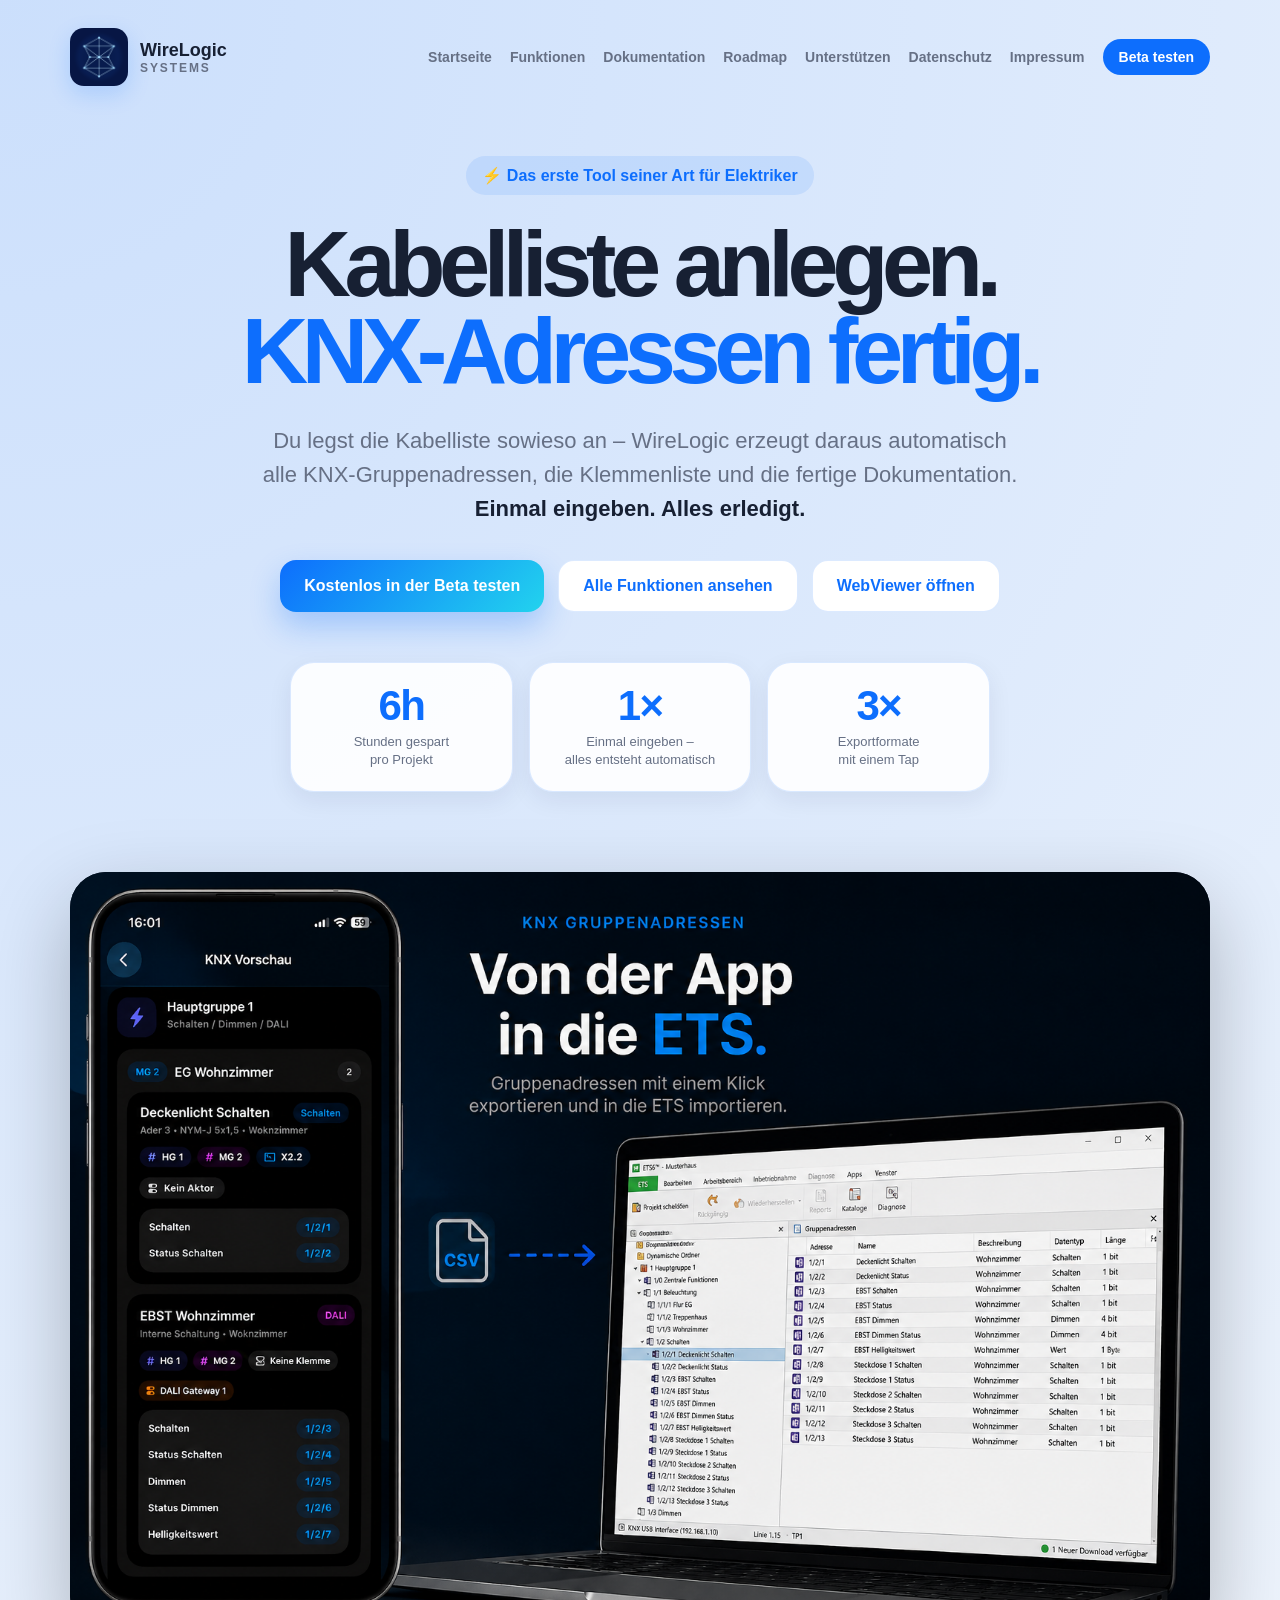
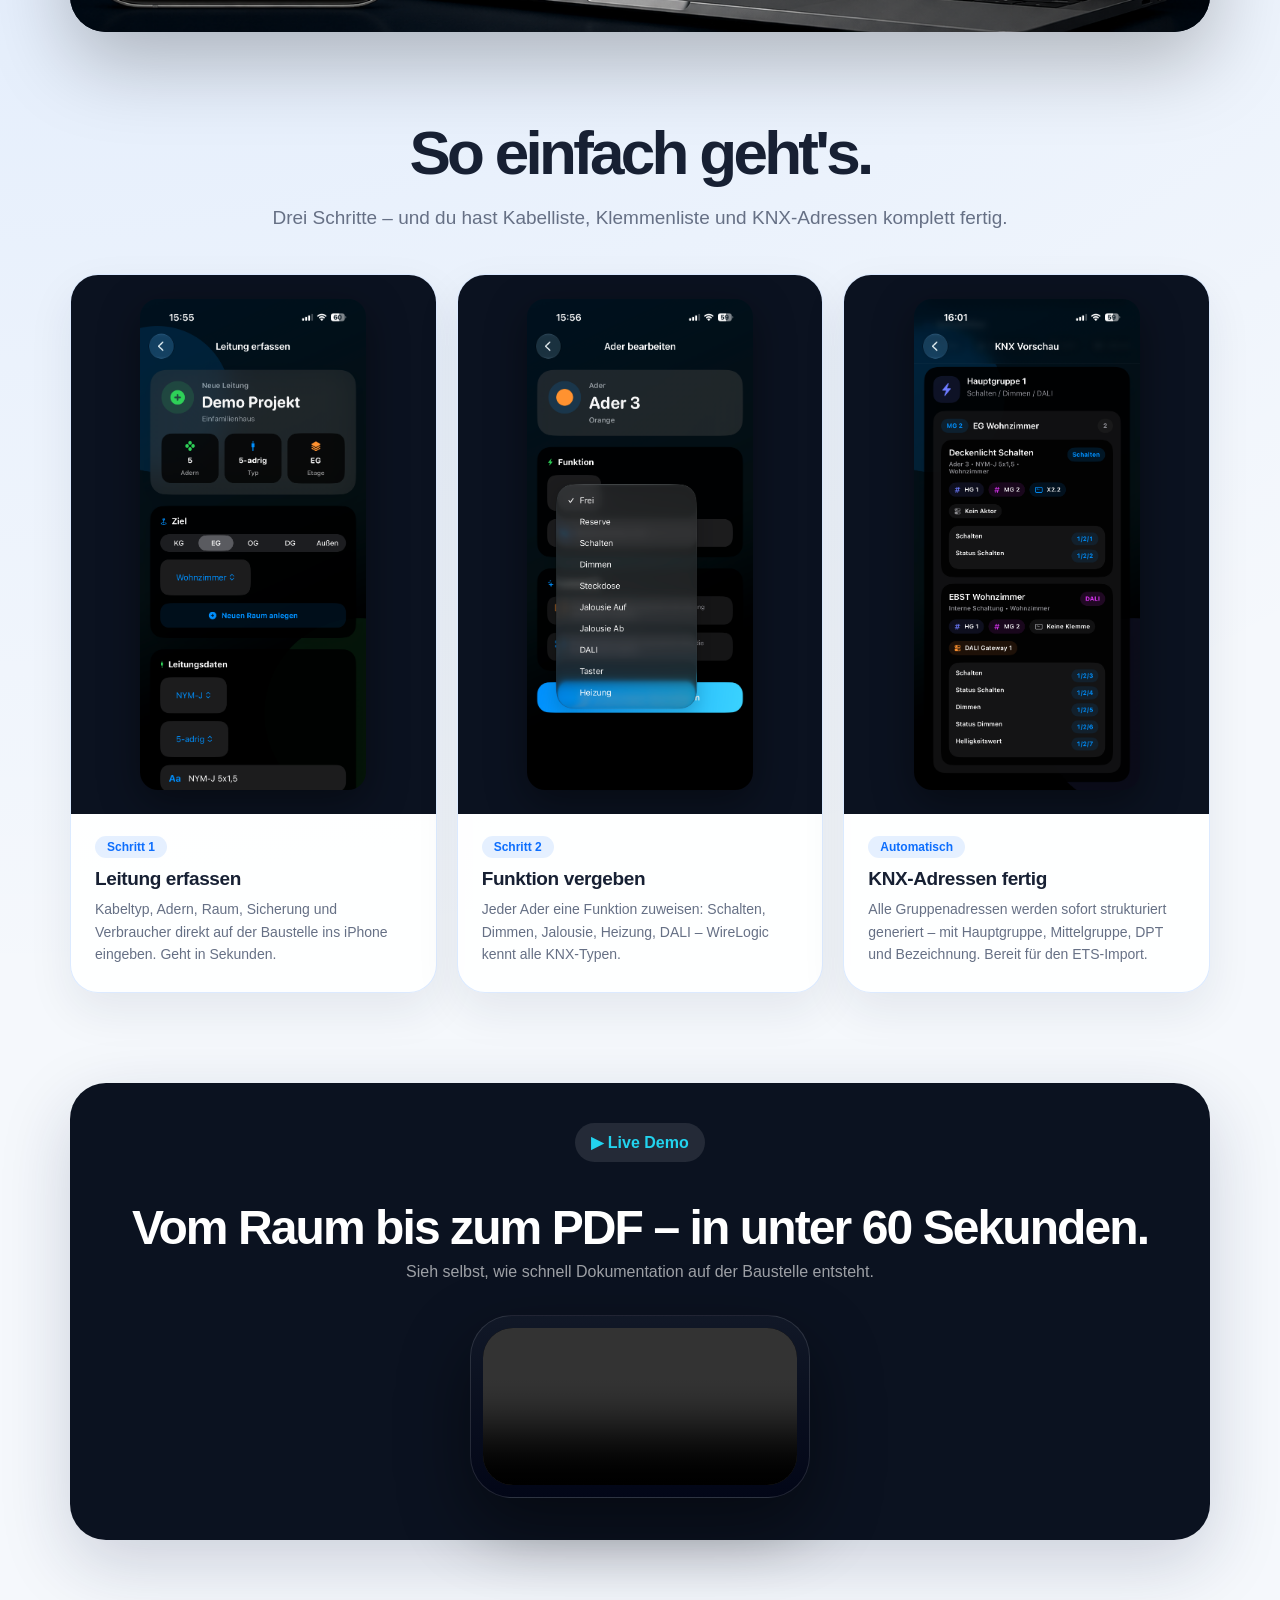
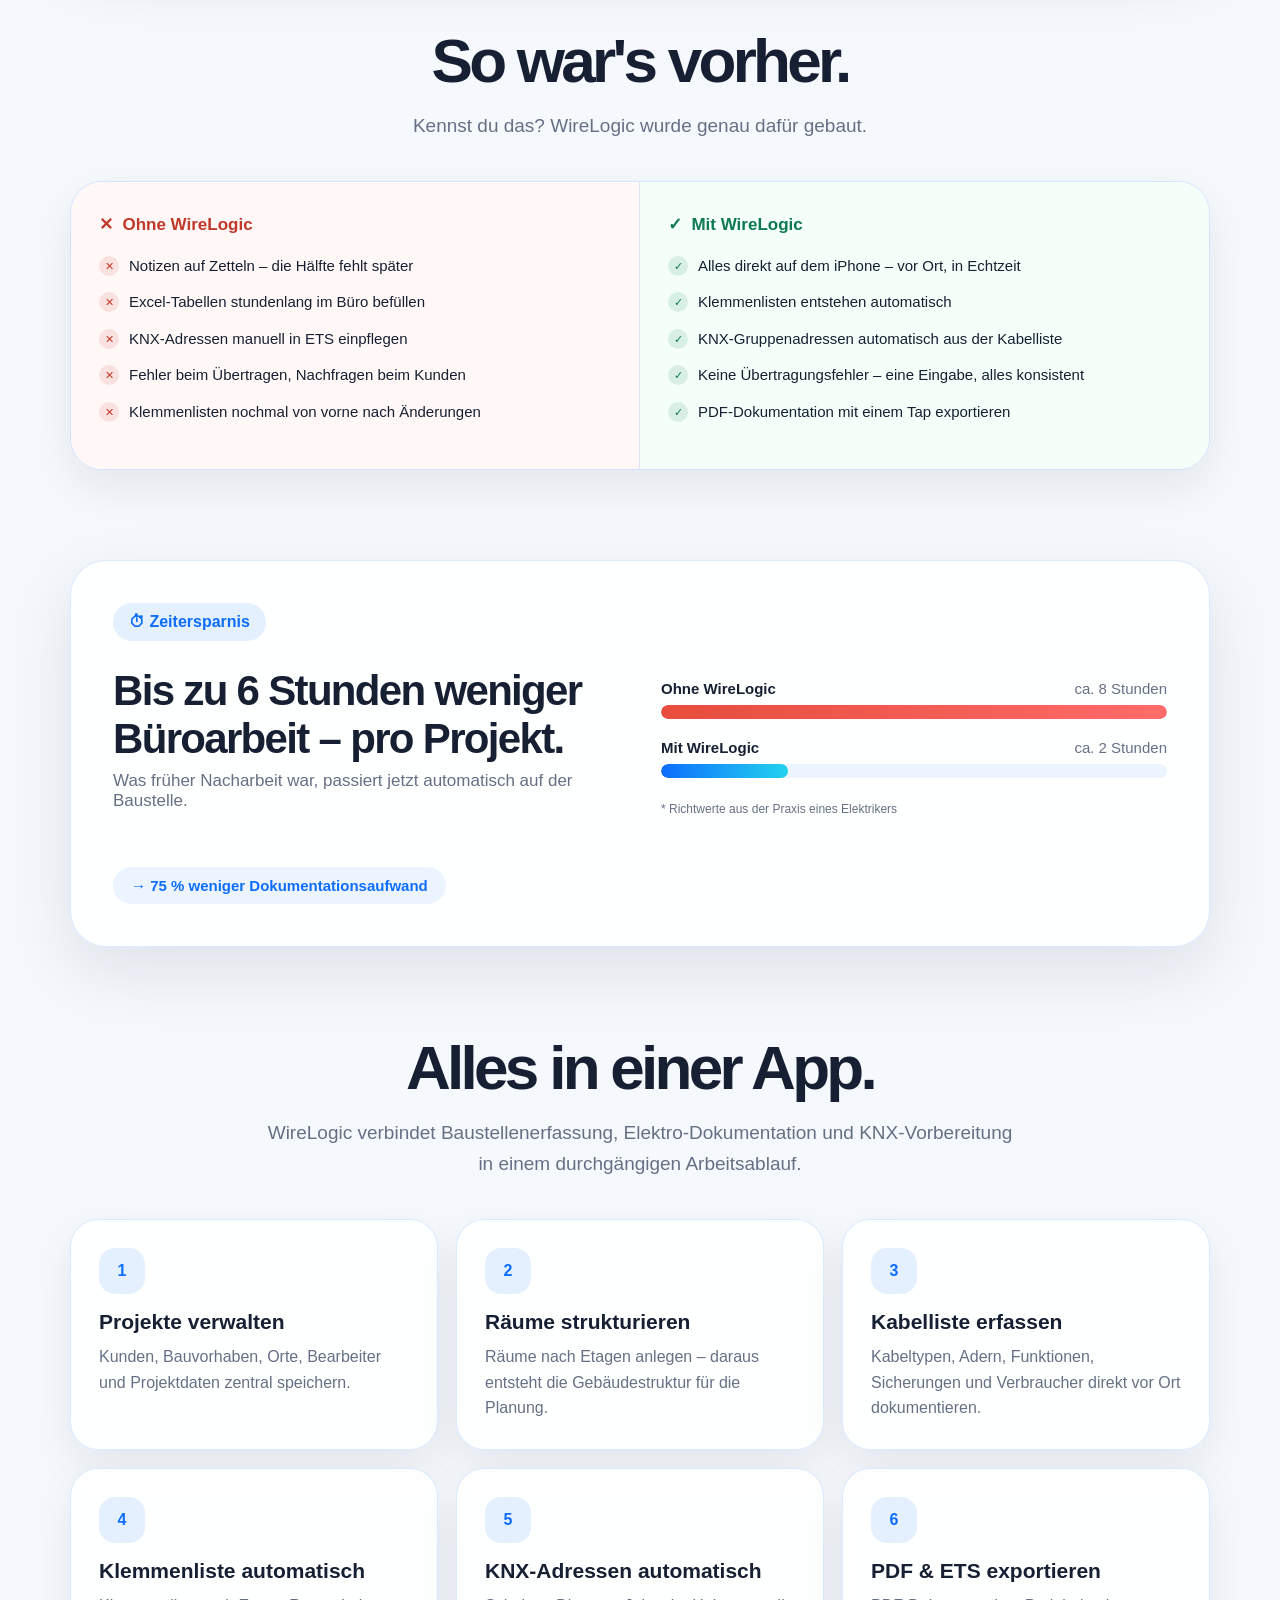
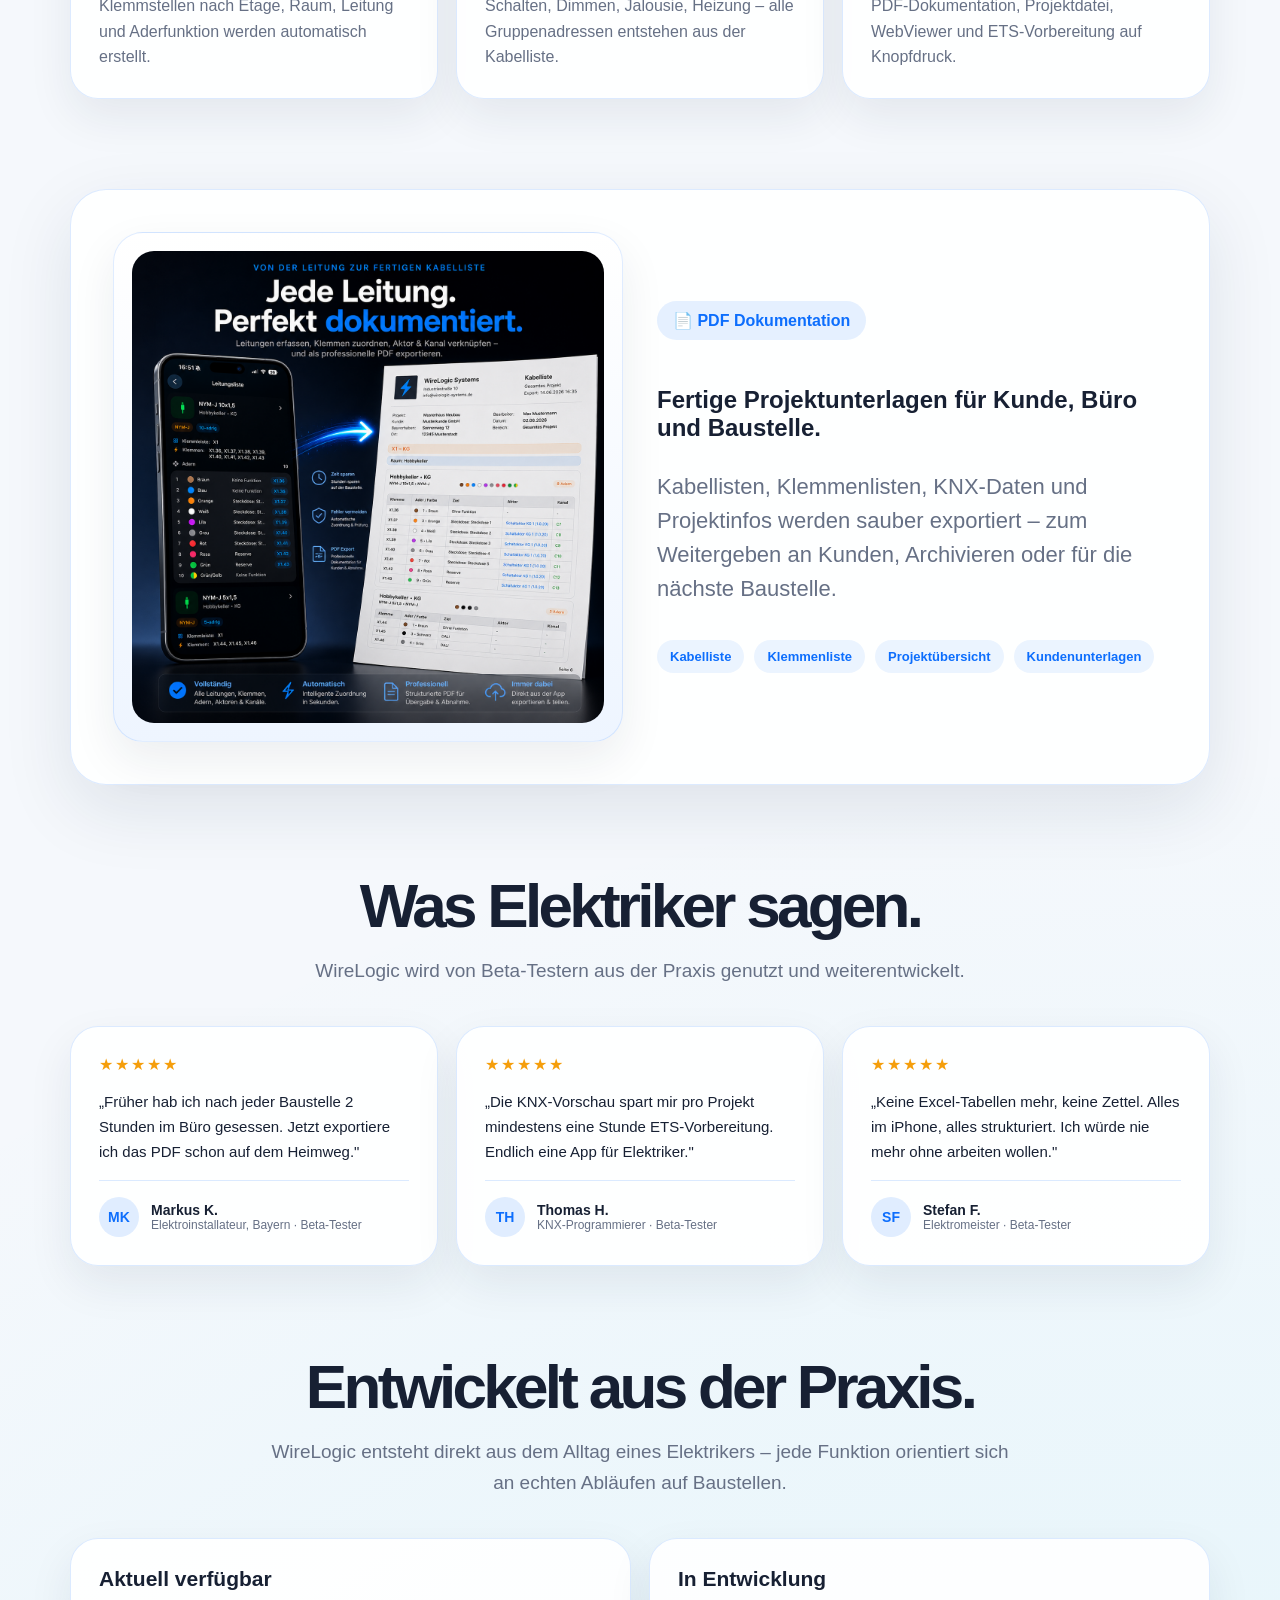
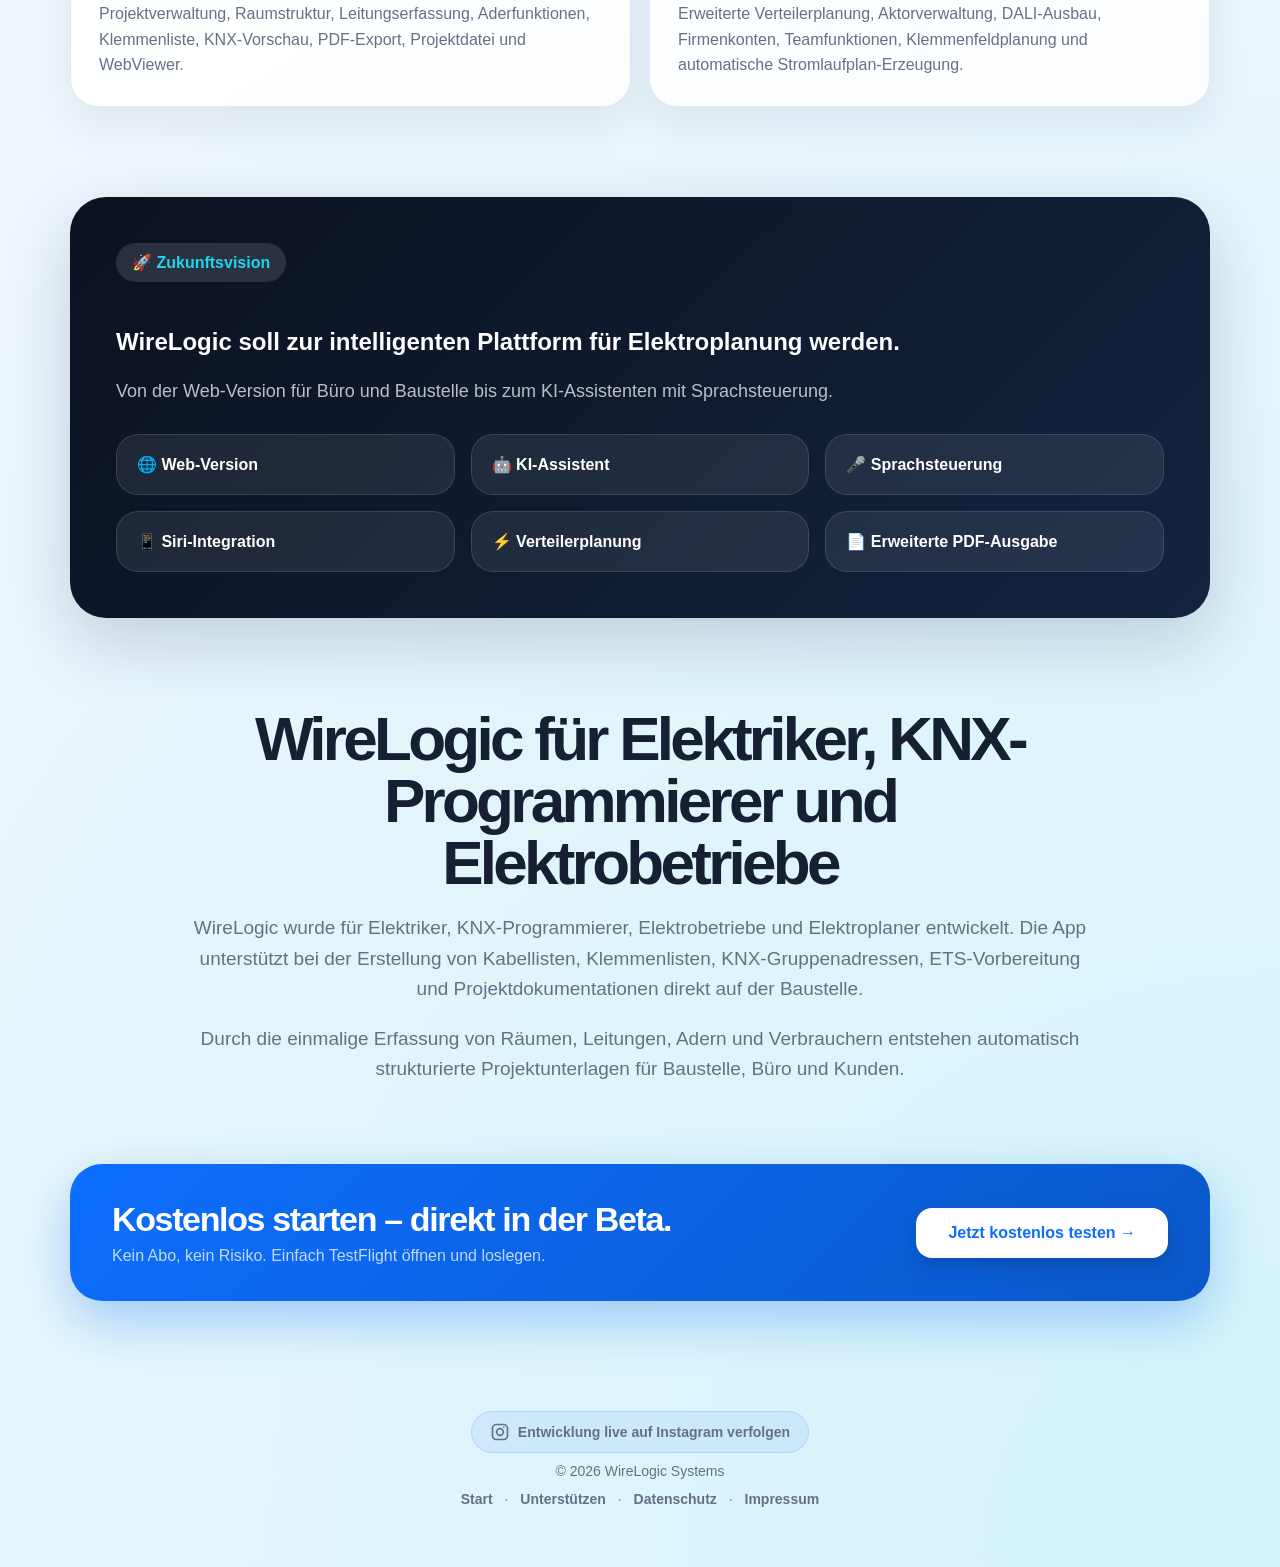
==== index.html @ 3407a8b7 "index.html aktualisieren" ====
<!DOCTYPE html>
<html lang="de">
<head>

<!-- Google tag (gtag.js) -->
<script async src="https://www.googletagmanager.com/gtag/js?id=G-9XFBLR3LDT"></script>
<script>
  window.dataLayer = window.dataLayer || [];
  function gtag(){dataLayer.push(arguments);}
  gtag('js', new Date());
  gtag('config', 'G-9XFBLR3LDT');
</script>

<meta charset="UTF-8" />
<meta name="viewport" content="width=device-width, initial-scale=1.0" />
<title>WireLogic Systems – Elektroplanung direkt auf der Baustelle</title>
<meta name="description" content="WireLogic unterstützt Elektriker bei der Elektroplanung direkt auf der Baustelle: Räume, Leitungen, Kabellisten, Klemmenlisten, KNX-Gruppenadressen und PDF-Dokumentation einfach erstellen.">
<meta name="keywords" content="WireLogic, Elektroplanung, Elektriker App, KNX Planung, KNX Gruppenadressen, Klemmenliste, Kabelliste, Elektro Dokumentation, Baustellendokumentation, ETS Vorbereitung">
<meta name="robots" content="index, follow">
<meta property="og:title" content="WireLogic Systems – Elektroplanung direkt auf der Baustelle">
<meta property="og:description" content="Elektroplanung, Kabellisten, Klemmenlisten und KNX-Dokumentation direkt auf der Baustelle erstellen.">
<meta property="og:type" content="website">
<meta property="og:url" content="https://wirelogicsystems.de/">
<meta name="twitter:card" content="summary_large_image">
<meta name="twitter:title" content="WireLogic Systems – Elektroplanung direkt auf der Baustelle">
<meta name="twitter:description" content="Elektroplanung, Kabellisten, Klemmenlisten und KNX-Dokumentation direkt auf der Baustelle erstellen.">
<meta name="twitter:image" content="https://wirelogicsystems.de/preview.jpg">

<script type="application/ld+json">
{
  "@context": "https://schema.org",
  "@type": "SoftwareApplication",
  "name": "WireLogic Systems",
  "alternateName": "WireLogic",
  "applicationCategory": "BusinessApplication",
  "operatingSystem": "iOS",
  "url": "https://wirelogicsystems.de/",
  "description": "WireLogic unterstützt Elektriker bei Elektroplanung, Kabellisten, Klemmenlisten, KNX-Gruppenadressen und PDF-Dokumentation direkt auf der Baustelle.",
  "creator": { "@type": "Organization", "name": "WireLogic Systems", "url": "https://wirelogicsystems.de/" },
  "sameAs": ["https://www.instagram.com/wirelogicsystems/"]
}
</script>

<style>
  :root {
    --blue: #0d6efd;
    --cyan: #22d3ee;
    --dark: #0b1220;
    --text: #172033;
    --muted: #667085;
    --bg: #f5f8fc;
    --card: rgba(255,255,255,0.9);
    --border: rgba(13,110,253,0.14);
  }
  * { box-sizing: border-box; }
  body {
    margin: 0;
    font-family: -apple-system, BlinkMacSystemFont, "Segoe UI", Arial, sans-serif;
    color: var(--text);
    background:
      radial-gradient(circle at top left, rgba(13,110,253,0.18), transparent 32%),
      radial-gradient(circle at bottom right, rgba(34,211,238,0.16), transparent 30%),
      var(--bg);
  }
  a { text-decoration: none; }
  .page { max-width: 1180px; margin: 0 auto; padding: 28px 20px 60px; }

  /* NAV */
  header { display: flex; justify-content: space-between; align-items: center; margin-bottom: 70px; }
  .brand { display: flex; align-items: center; gap: 12px; font-weight: 900; }
  .logo { width: 58px; height: 58px; }
  .logo img {
  width: 100%;
  height: 100%;
  object-fit: cover;
  border-radius: 24%;
  box-shadow: 0 8px 22px rgba(13,110,253,0.18);
}
  nav { display: flex; gap: 18px; flex-wrap: wrap; align-items: center; }
  nav a { color: var(--muted); font-size: 14px; font-weight: 700; }
  .nav-button { background: var(--blue); color: white; padding: 10px 16px; border-radius: 999px; }

  /* HERO */
  .hero { text-align: center; max-width: 980px; margin: 0 auto 50px; }
  .badge {
    display: inline-flex; padding: 10px 16px; border-radius: 999px;
    background: rgba(13,110,253,0.1); color: var(--blue); font-weight: 800; margin-bottom: 26px;
  }
  h1 { font-size: clamp(46px, 8vw, 92px); line-height: 0.95; margin: 0; letter-spacing: -0.07em; }
  h1 span { display: block; color: var(--blue); }
  .subtitle { max-width: 760px; margin: 28px auto 34px; color: var(--muted); font-size: 22px; line-height: 1.55; }
  .buttons { display: flex; justify-content: center; gap: 14px; flex-wrap: wrap; margin-bottom: 48px; }
  .button { min-height: 52px; display: inline-flex; align-items: center; justify-content: center; padding: 0 24px; border-radius: 16px; font-weight: 900; }
  .primary { color: white; background: linear-gradient(135deg, var(--blue), var(--cyan)); box-shadow: 0 14px 30px rgba(13,110,253,0.28); }
  .secondary { color: var(--blue); background: white; border: 1px solid var(--border); }

  /* COUNTER */
  .savings-bar { display: grid; grid-template-columns: repeat(3, 1fr); gap: 16px; max-width: 700px; margin: 0 auto 80px; }
  .savings-card { background: var(--card); border: 1px solid var(--border); border-radius: 24px; padding: 22px 18px; text-align: center; box-shadow: 0 8px 24px rgba(20,35,70,0.07); }
  .savings-num { font-size: 42px; font-weight: 900; color: var(--blue); line-height: 1; letter-spacing: -0.04em; }
  .savings-label { font-size: 13px; color: var(--muted); margin-top: 6px; line-height: 1.4; }

  /* ETS HERO IMAGE */
  .ets-showcase {
    background: var(--dark);
    border-radius: 36px;
    overflow: hidden;
    margin-bottom: 90px;
    box-shadow: 0 30px 80px rgba(0,0,0,0.25);
  }
  .ets-showcase img { width: 100%; display: block; }

  /* STEPS MIT SCREENSHOTS */
  .how-section { margin-bottom: 90px; }
  .how-grid {
    display: grid;
    grid-template-columns: repeat(3, 1fr);
    gap: 20px;
    margin-top: 40px;
  }
  .how-card {
    background: var(--card);
    border: 1px solid var(--border);
    border-radius: 28px;
    overflow: hidden;
    box-shadow: 0 18px 45px rgba(20,35,70,0.08);
  }
  .how-img-wrap {
    background: var(--dark);
    display: flex;
    align-items: center;
    justify-content: center;
    overflow: hidden;
    min-height: 320px;
  }
  .how-img-wrap img {
    width: 62%;
    display: block;
    border-radius: 18px;
    box-shadow: 0 12px 40px rgba(0,0,0,0.4);
    margin: 24px auto;
  }
  .how-body { padding: 22px 24px 26px; }
  .how-step-num { font-size: 12px; font-weight: 800; color: var(--blue); background: rgba(13,110,253,0.1); padding: 4px 12px; border-radius: 99px; display: inline-block; margin-bottom: 10px; }
  .how-body h3 { font-size: 19px; font-weight: 900; margin: 0 0 8px; letter-spacing: -0.02em; }
  .how-body p { color: var(--muted); font-size: 14px; line-height: 1.6; margin: 0; }

  /* VIDEO DEMO */
  .demo-section {
    background: var(--dark);
    border-radius: 36px;
    margin-bottom: 90px;
    box-shadow: 0 24px 70px rgba(20,35,70,0.18);
  }

  .demo-inner {
    padding: 40px 42px 42px;
    text-align: center;
  }

  .demo-inner .badge {
    background: rgba(255,255,255,0.1);
    color: var(--cyan);
  }

  .demo-inner h2 {
    color: white;
    font-size: clamp(28px,4vw,48px);
    letter-spacing: -0.04em;
    margin: 12px 0 8px;
  }

  .demo-inner p {
    color: rgba(255,255,255,0.6);
    font-size: 16px;
    margin: 0 0 34px;
  }

  .phone-frame {
    width: 340px;
    max-width: 100%;
    margin: 0 auto;
    padding: 12px;
    background: linear-gradient(180deg, #111827, #020617);
    border-radius: 42px;
    box-shadow: 0 28px 70px rgba(0,0,0,0.45);
    border: 1px solid rgba(255,255,255,0.12);
  }

  .phone-screen {
    overflow: hidden;
    border-radius: 30px;
    background: #000;
  }

  .phone-screen video {
    width: 100%;
    display: block;
  }

  /* BEFORE/AFTER */
  .ba-section { margin-bottom: 90px; }
  .ba-grid {
    display: grid; grid-template-columns: 1fr 1fr;
    border-radius: 32px; overflow: hidden;
    border: 1px solid var(--border);
    box-shadow: 0 18px 45px rgba(20,35,70,0.08);
  }
  .ba-col { padding: 32px 28px; }
  .ba-col.before { background: #fff8f7; border-right: 1px solid var(--border); }
  .ba-col.after  { background: #f5fff9; }
  .ba-head { font-size: 17px; font-weight: 900; margin-bottom: 20px; display: flex; align-items: center; gap: 8px; }
  .before .ba-head { color: #c0392b; }
  .after  .ba-head { color: #0d7a4f; }
  .ba-item { display: flex; align-items: flex-start; gap: 10px; font-size: 15px; line-height: 1.5; margin-bottom: 14px; }
  .ba-icon { width:20px; height:20px; border-radius:50%; display:flex; align-items:center; justify-content:center; font-size:11px; flex-shrink:0; margin-top:1px; }
  .before .ba-icon { background: rgba(192,57,43,0.12); color:#c0392b; }
  .after  .ba-icon { background: rgba(13,122,79,0.12);  color:#0d7a4f; }

  /* TIME SAVING */
  .time-section {
    background: var(--card); border: 1px solid var(--border);
    border-radius: 36px; padding: 42px;
    box-shadow: 0 24px 70px rgba(20,35,70,0.10); margin-bottom: 90px;
  }
  .time-title { font-size: clamp(26px,4vw,42px); font-weight:900; letter-spacing:-0.04em; margin:0 0 8px; }
  .time-sub { color: var(--muted); font-size:17px; margin:0 0 36px; }
  .time-row { margin-bottom: 20px; }
  .time-row-label { display:flex; justify-content:space-between; font-size:15px; font-weight:700; margin-bottom:8px; }
  .time-row-label span:last-child { color:var(--muted); font-weight:400; }
  .bar-track { height:14px; background:rgba(13,110,253,0.08); border-radius:99px; overflow:hidden; }
  .bar-fill { height:100%; border-radius:99px; transition: width 1.4s cubic-bezier(0.16,1,0.3,1); }
  .bar-fill.red   { background: linear-gradient(90deg,#e74c3c,#ff6b6b); }
  .bar-fill.green { background: linear-gradient(90deg,#0d6efd,#22d3ee); }
  .time-footnote { font-size:12px; color:var(--muted); margin-top:24px; }
  .time-saving-highlight {
    display:inline-flex; align-items:center; gap:8px;
    background:rgba(13,110,253,0.08); color:var(--blue);
    font-weight:900; font-size:15px; padding:10px 18px; border-radius:999px; margin-top:20px;
  }

  /* FEATURES */
  .section-title { text-align:center; max-width:760px; margin:0 auto 40px; }
  .section-title h2 { font-size:clamp(34px,5vw,62px); line-height:1; letter-spacing:-0.06em; margin:0 0 18px; }
  .section-title p { color:var(--muted); font-size:19px; line-height:1.6; }
  .grid { display:grid; grid-template-columns:repeat(3,1fr); gap:18px; margin-bottom:90px; }
  .feature { background:var(--card); border:1px solid var(--border); border-radius:28px; padding:28px; box-shadow:0 18px 45px rgba(20,35,70,0.08); }
  .feature-icon { width:46px; height:46px; display:grid; place-items:center; border-radius:16px; background:rgba(13,110,253,0.1); color:var(--blue); font-weight:900; margin-bottom:16px; }
  .feature h3 { margin:0 0 10px; font-size:21px; }
  .feature p { color:var(--muted); line-height:1.6; margin:0; }

  /* PDF SECTION */
  .highlight-section { background:var(--card); border:1px solid var(--border); border-radius:36px; padding:42px; box-shadow:0 24px 70px rgba(20,35,70,0.10); margin-bottom:90px; }
  .highlight-grid { display:grid; grid-template-columns:1fr 1fr; gap:34px; align-items:center; }
  .highlight-media { background:linear-gradient(180deg,#ffffff,#eef5ff); border:1px solid rgba(13,110,253,0.12); border-radius:30px; padding:18px; box-shadow:0 18px 45px rgba(20,35,70,0.08); }
  .highlight-media img { width:100%; border-radius:22px; display:block; }
  .tag-list { display:flex; flex-wrap:wrap; gap:10px; margin-top:22px; }
  .tag { padding:9px 13px; border-radius:999px; background:rgba(13,110,253,0.08); color:var(--blue); font-size:13px; font-weight:800; }

  /* TESTIMONIALS */
  .testimonials-section { margin-bottom: 90px; }
  .testimonials-grid { display:grid; grid-template-columns:repeat(3,1fr); gap:18px; }
  .testimonial-card { background:var(--card); border:1px solid var(--border); border-radius:28px; padding:28px; box-shadow:0 18px 45px rgba(20,35,70,0.08); display:flex; flex-direction:column; gap:16px; }
  .stars { color:#f59e0b; font-size:16px; letter-spacing:2px; }
  .testimonial-quote { font-size:15px; line-height:1.65; flex:1; }
  .testimonial-author { display:flex; align-items:center; gap:12px; padding-top:16px; border-top:1px solid var(--border); }
  .author-avatar { width:40px; height:40px; border-radius:50%; background:rgba(13,110,253,0.12); color:var(--blue); font-weight:900; font-size:14px; display:flex; align-items:center; justify-content:center; flex-shrink:0; }
  .author-name { font-weight:700; font-size:14px; }
  .author-role { font-size:12px; color:var(--muted); }

  /* ROADMAP */
  .roadmap { display:grid; grid-template-columns:1fr 1fr; gap:18px; margin-bottom:15px; }

  /* VISION */
  .vision-card { background:linear-gradient(135deg,#0b1220,#14233f); color:white; border-radius:36px; padding:46px; margin-bottom:90px; box-shadow:0 24px 70px rgba(20,35,70,0.18); }
  .vision-card p { color:rgba(255,255,255,0.72); font-size:18px; line-height:1.7; }
  .vision-list { display:grid; grid-template-columns:repeat(3,1fr); gap:16px; margin-top:28px; }
  .vision-item { background:rgba(255,255,255,0.08); border:1px solid rgba(255,255,255,0.12); border-radius:22px; padding:20px; font-weight:800; }

  /* CTA BANNER */
  .cta-banner { background:linear-gradient(135deg,var(--blue),#0a58ca); border-radius:32px; padding:36px 42px; margin-bottom:90px; display:flex; align-items:center; justify-content:space-between; gap:24px; box-shadow:0 20px 50px rgba(13,110,253,0.3); }
  .cta-banner-text h3 { color:white; font-size:clamp(22px,3vw,34px); font-weight:900; letter-spacing:-0.04em; margin:0 0 8px; }
  .cta-banner-text p { color:rgba(255,255,255,0.75); font-size:16px; margin:0; }
  .cta-banner-btn { background:white; color:var(--blue); font-weight:900; font-size:16px; padding:16px 32px; border-radius:16px; white-space:nowrap; flex-shrink:0; box-shadow:0 8px 20px rgba(0,0,0,0.15); transition:transform 0.2s; }
  .cta-banner-btn:hover { transform:translateY(-2px); }

  /* FOOTER */
  .footer { text-align:center; color:var(--muted); font-size:14px; padding-top:20px; }
  .footer a { color:var(--muted); font-weight:700; margin:0 8px; }
  .instagram-footer { display:inline-flex; align-items:center; gap:8px; margin-bottom:10px; padding:10px 18px; border-radius:999px; background:rgba(13,110,253,0.08); border:1px solid rgba(13,110,253,0.15); color:#172033; font-weight:700; transition:all 0.3s ease; }
  .instagram-footer:hover { transform:translateY(-2px); background:rgba(13,110,253,0.12); }
  .instagram-icon { width:20px; height:20px; }
  .footer-copy { margin-top:10px; margin-bottom:12px; }
  .footer-links { margin-top:0; }

  /* RESPONSIVE */
  @media (max-width: 860px) {
    header { flex-direction:column; align-items:flex-start; gap:20px; margin-bottom:48px; }
    .grid, .roadmap, .highlight-grid, .vision-list,
    .savings-bar, .ba-grid, .testimonials-grid, .how-grid { grid-template-columns:1fr; }
    .ba-col.before { border-right:none; border-bottom:1px solid var(--border); }
    .highlight-section, .vision-card, .time-section, .cta-banner { padding:26px; }
    .demo-inner { padding:28px 24px 24px; }
    .cta-banner { flex-direction:column; text-align:center; }
    .cta-banner-btn { width:100%; text-align:center; }
    .time-section > div { grid-template-columns:1fr !important; }
    .how-img-wrap { min-height:260px; }
    .how-img-wrap img { width:70%; }
  }
</style>
</head>

<body>
<main class="page">

  <!-- HEADER -->
  <header>

    <div class="brand">

      <div class="logo">
        <img src="assets/icons/logo.png" alt="WireLogic Logo">
      </div>

      <div>
        <div style="font-size:18px;font-weight:900;">
          WireLogic
        </div>

        <div style="font-size:12px;color:#667085;letter-spacing:0.16em;">
          SYSTEMS
        </div>
      </div>

    </div>

    <nav>
      <a href="index.html">Startseite</a>
      <a href="#funktionen">Funktionen</a>
      <a href="funktionen.html">Dokumentation</a>
      <a href="roadmap.html">Roadmap</a>
      <a href="support.html">Unterstützen</a>
      <a href="privacy.html">Datenschutz</a>
      <a href="impressum.html">Impressum</a>
      <a class="nav-button" href="https://testflight.apple.com/join/2BMqs9C9">Beta testen</a>
    </nav>
  </header>

  <!-- ① HERO -->
  <section class="hero">
    <div class="badge">⚡ Das erste Tool seiner Art für Elektriker</div>
    <h1>
      Kabelliste anlegen.
      <span>KNX-Adressen fertig.</span>
    </h1>
    <p class="subtitle">
      Du legst die Kabelliste sowieso an – WireLogic erzeugt daraus automatisch
      alle KNX-Gruppenadressen, die Klemmenliste und die fertige Dokumentation.
      <strong style="color:var(--text);">Einmal eingeben. Alles erledigt.</strong>
    </p>
    <div class="buttons">
      <a class="button primary" href="https://testflight.apple.com/join/2BMqs9C9">Kostenlos in der Beta testen</a>
      <a class="button secondary" href="funktionen.html">Alle Funktionen ansehen</a>
      <a class="button secondary" href="https://severinfallecker1.github.io/wirelogic-web/">WebViewer öffnen</a>
    </div>
  </section>

  <!-- ② COUNTER -->
  <div class="savings-bar">
    <div class="savings-card">
      <div class="savings-num" data-target="6" data-suffix="h">0h</div>
      <div class="savings-label">Stunden gespart<br>pro Projekt</div>
    </div>
    <div class="savings-card">
      <div class="savings-num" data-target="1" data-special="einmalig">0×</div>
      <div class="savings-label">Einmal eingeben –<br>alles entsteht automatisch</div>
    </div>
    <div class="savings-card">
      <div class="savings-num" data-target="3" data-suffix="×">0×</div>
      <div class="savings-label">Exportformate<br>mit einem Tap</div>
    </div>
  </div>

  <!-- ③ ETS HERO BILD – stärkstes Bild, sofort sichtbar -->
  <section class="ets-showcase">
    <img src="assets/images/wirelogic-ets-export.png" alt="Von der App in die ETS – WireLogic KNX Gruppenadressen automatisch exportieren">
  </section>

  <!-- ④ WIE ES FUNKTIONIERT – mit echten App-Screenshots -->
  <section class="how-section" id="ablauf">
    <div class="section-title">
      <h2>So einfach geht's.</h2>
      <p>Drei Schritte – und du hast Kabelliste, Klemmenliste und KNX-Adressen komplett fertig.</p>
    </div>

    <div class="how-grid">

      <div class="how-card">
        <div class="how-img-wrap">
          <img src="assets/images/screenshots/leitungen_anlegen.PNG" alt="Leitungen anlegen in WireLogic">
        </div>
        <div class="how-body">
          <span class="how-step-num">Schritt 1</span>
          <h3>Leitung erfassen</h3>
          <p>Kabeltyp, Adern, Raum, Sicherung und Verbraucher direkt auf der Baustelle ins iPhone eingeben. Geht in Sekunden.</p>
        </div>
      </div>

      <div class="how-card">
        <div class="how-img-wrap">
          <img src="assets/images/screenshots/ader_funktion_2_waehlen.PNG" alt="Aderfunktion vergeben in WireLogic">
        </div>
        <div class="how-body">
          <span class="how-step-num">Schritt 2</span>
          <h3>Funktion vergeben</h3>
          <p>Jeder Ader eine Funktion zuweisen: Schalten, Dimmen, Jalousie, Heizung, DALI – WireLogic kennt alle KNX-Typen.</p>
        </div>
      </div>

      <div class="how-card">
        <div class="how-img-wrap">
          <img src="assets/images/screenshots/knx_gruppenadressen_2.PNG" alt="KNX Gruppenadressen automatisch generiert">
        </div>
        <div class="how-body">
          <span class="how-step-num">Automatisch</span>
          <h3>KNX-Adressen fertig</h3>
          <p>Alle Gruppenadressen werden sofort strukturiert generiert – mit Hauptgruppe, Mittelgruppe, DPT und Bezeichnung. Bereit für den ETS-Import.</p>
        </div>
      </div>

    </div>
  </section>

 
  
  <!-- ⑤ VIDEO DEMO -->
  <section class="demo-section">
    <div class="demo-inner">
      <div class="badge">▶ Live Demo</div>
      <h2>Vom Raum bis zum PDF – in unter 60 Sekunden.</h2>
      <p>Sieh selbst, wie schnell Dokumentation auf der Baustelle entsteht.</p>

      <div class="phone-frame">
        <div class="phone-screen">
          <video controls playsinline preload="metadata">
            <source src="videos/demo-wirelogic.mp4" type="video/mp4">
            Dein Browser unterstützt dieses Video nicht.
          </video>
        </div>
      </div>
    </div>
  </section>
  
  <!-- ⑥ VORHER / NACHHER -->
  <section class="ba-section">
    <div class="section-title">
      <h2>So war's vorher.</h2>
      <p>Kennst du das? WireLogic wurde genau dafür gebaut.</p>
    </div>
    <div class="ba-grid">
      <div class="ba-col before">
        <div class="ba-head">✕&nbsp; Ohne WireLogic</div>
        <div class="ba-item"><div class="ba-icon">✕</div><span>Notizen auf Zetteln – die Hälfte fehlt später</span></div>
        <div class="ba-item"><div class="ba-icon">✕</div><span>Excel-Tabellen stundenlang im Büro befüllen</span></div>
        <div class="ba-item"><div class="ba-icon">✕</div><span>KNX-Adressen manuell in ETS einpflegen</span></div>
        <div class="ba-item"><div class="ba-icon">✕</div><span>Fehler beim Übertragen, Nachfragen beim Kunden</span></div>
        <div class="ba-item"><div class="ba-icon">✕</div><span>Klemmenlisten nochmal von vorne nach Änderungen</span></div>
      </div>
      <div class="ba-col after">
        <div class="ba-head">✓&nbsp; Mit WireLogic</div>
        <div class="ba-item"><div class="ba-icon">✓</div><span>Alles direkt auf dem iPhone – vor Ort, in Echtzeit</span></div>
        <div class="ba-item"><div class="ba-icon">✓</div><span>Klemmenlisten entstehen automatisch</span></div>
        <div class="ba-item"><div class="ba-icon">✓</div><span>KNX-Gruppenadressen automatisch aus der Kabelliste</span></div>
        <div class="ba-item"><div class="ba-icon">✓</div><span>Keine Übertragungsfehler – eine Eingabe, alles konsistent</span></div>
        <div class="ba-item"><div class="ba-icon">✓</div><span>PDF-Dokumentation mit einem Tap exportieren</span></div>
      </div>
    </div>
  </section>

  <!-- ⑦ ZEITERSPARNIS BALKEN -->
  <section class="time-section" id="zeitersparnis">
    <div style="display:grid;grid-template-columns:1fr 1fr;gap:42px;align-items:center;">
      <div>
        <div class="badge">⏱ Zeitersparnis</div>
        <div class="time-title">Bis zu 6 Stunden weniger Büroarbeit – pro Projekt.</div>
        <p class="time-sub">Was früher Nacharbeit war, passiert jetzt automatisch auf der Baustelle.</p>
        <div class="time-saving-highlight">→ 75 % weniger Dokumentationsaufwand</div>
      </div>
      <div>
        <div class="time-row">
          <div class="time-row-label"><span>Ohne WireLogic</span><span>ca. 8 Stunden</span></div>
          <div class="bar-track"><div class="bar-fill red" style="width:0%" data-width="100%"></div></div>
        </div>
        <div class="time-row">
          <div class="time-row-label"><span>Mit WireLogic</span><span>ca. 2 Stunden</span></div>
          <div class="bar-track"><div class="bar-fill green" style="width:0%" data-width="25%"></div></div>
        </div>
        <p class="time-footnote">* Richtwerte aus der Praxis eines Elektrikers</p>
      </div>
    </div>
  </section>

  <!-- ⑧ FEATURES -->
  <section id="funktionen">
    <div class="section-title">
      <h2>Alles in einer App.</h2>
      <p>WireLogic verbindet Baustellenerfassung, Elektro-Dokumentation und KNX-Vorbereitung in einem durchgängigen Arbeitsablauf.</p>
    </div>
    <div class="grid">
      <div class="feature"><div class="feature-icon">1</div><h3>Projekte verwalten</h3><p>Kunden, Bauvorhaben, Orte, Bearbeiter und Projektdaten zentral speichern.</p></div>
      <div class="feature"><div class="feature-icon">2</div><h3>Räume strukturieren</h3><p>Räume nach Etagen anlegen – daraus entsteht die Gebäudestruktur für die Planung.</p></div>
      <div class="feature"><div class="feature-icon">3</div><h3>Kabelliste erfassen</h3><p>Kabeltypen, Adern, Funktionen, Sicherungen und Verbraucher direkt vor Ort dokumentieren.</p></div>
      <div class="feature"><div class="feature-icon">4</div><h3>Klemmenliste automatisch</h3><p>Klemmstellen nach Etage, Raum, Leitung und Aderfunktion werden automatisch erstellt.</p></div>
      <div class="feature"><div class="feature-icon">5</div><h3>KNX-Adressen automatisch</h3><p>Schalten, Dimmen, Jalousie, Heizung – alle Gruppenadressen entstehen aus der Kabelliste.</p></div>
      <div class="feature"><div class="feature-icon">6</div><h3>PDF & ETS exportieren</h3><p>PDF-Dokumentation, Projektdatei, WebViewer und ETS-Vorbereitung auf Knopfdruck.</p></div>
    </div>
  </section>

  <!-- ⑨ PDF HIGHLIGHT -->
  <section class="highlight-section">
    <div class="highlight-grid">
      <div class="highlight-media">
        <img src="assets/images/wirelogic-pdf-dokumentation.png" alt="WireLogic PDF Dokumentation für Kunden">
      </div>
      <div>
        <div class="badge">📄 PDF Dokumentation</div>
        <h2>Fertige Projektunterlagen für Kunde, Büro und Baustelle.</h2>
        <p class="subtitle" style="margin-left:0;">
          Kabellisten, Klemmenlisten, KNX-Daten und Projektinfos werden sauber exportiert –
          zum Weitergeben an Kunden, Archivieren oder für die nächste Baustelle.
        </p>
        <div class="tag-list">
          <span class="tag">Kabelliste</span>
          <span class="tag">Klemmenliste</span>
          <span class="tag">Projektübersicht</span>
          <span class="tag">Kundenunterlagen</span>
        </div>
      </div>
    </div>
  </section>

  <!-- ⑩ TESTIMONIALS -->
  <section class="testimonials-section">
    <div class="section-title">
      <h2>Was Elektriker sagen.</h2>
      <p>WireLogic wird von Beta-Testern aus der Praxis genutzt und weiterentwickelt.</p>
    </div>
    <div class="testimonials-grid">
      <div class="testimonial-card">
        <div class="stars">★★★★★</div>
        <div class="testimonial-quote">„Früher hab ich nach jeder Baustelle 2 Stunden im Büro gesessen. Jetzt exportiere ich das PDF schon auf dem Heimweg."</div>
        <div class="testimonial-author">
          <div class="author-avatar">MK</div>
          <div><div class="author-name">Markus K.</div><div class="author-role">Elektroinstallateur, Bayern · Beta-Tester</div></div>
        </div>
      </div>
      <div class="testimonial-card">
        <div class="stars">★★★★★</div>
        <div class="testimonial-quote">„Die KNX-Vorschau spart mir pro Projekt mindestens eine Stunde ETS-Vorbereitung. Endlich eine App für Elektriker."</div>
        <div class="testimonial-author">
          <div class="author-avatar">TH</div>
          <div><div class="author-name">Thomas H.</div><div class="author-role">KNX-Programmierer · Beta-Tester</div></div>
        </div>
      </div>
      <div class="testimonial-card">
        <div class="stars">★★★★★</div>
        <div class="testimonial-quote">„Keine Excel-Tabellen mehr, keine Zettel. Alles im iPhone, alles strukturiert. Ich würde nie mehr ohne arbeiten wollen."</div>
        <div class="testimonial-author">
          <div class="author-avatar">SF</div>
          <div><div class="author-name">Stefan F.</div><div class="author-role">Elektromeister · Beta-Tester</div></div>
        </div>
      </div>
    </div>
  </section>

  <!-- ⑪ ROADMAP -->
  <section>
    <div class="section-title">
      <h2>Entwickelt aus der Praxis.</h2>
      <p>WireLogic entsteht direkt aus dem Alltag eines Elektrikers – jede Funktion orientiert sich an echten Abläufen auf Baustellen.</p>
    </div>
    <div class="roadmap">
      <div class="feature">
        <h3>Aktuell verfügbar</h3>
        <p>Projektverwaltung, Raumstruktur, Leitungserfassung, Aderfunktionen, Klemmenliste, KNX-Vorschau, PDF-Export, Projektdatei und WebViewer.</p>
      </div>
      <div class="feature">
        <h3>In Entwicklung</h3>
        <p>Erweiterte Verteilerplanung, Aktorverwaltung, DALI-Ausbau, Firmenkonten, Teamfunktionen, Klemmenfeldplanung und automatische Stromlaufplan-Erzeugung.</p>
      </div>
    </div>
  </section>

  <!-- ⑫ VISION -->
  <section class="vision-card" style="margin-top:90px;">
    <div class="badge" style="background:rgba(255,255,255,0.12);color:#22d3ee;">🚀 Zukunftsvision</div>
    <h2>WireLogic soll zur intelligenten Plattform für Elektroplanung werden.</h2>
    <p>Von der Web-Version für Büro und Baustelle bis zum KI-Assistenten mit Sprachsteuerung.</p>
    <div class="vision-list">
      <div class="vision-item">🌐 Web-Version</div>
      <div class="vision-item">🤖 KI-Assistent</div>
      <div class="vision-item">🎤 Sprachsteuerung</div>
      <div class="vision-item">📱 Siri-Integration</div>
      <div class="vision-item">⚡ Verteilerplanung</div>
      <div class="vision-item">📄 Erweiterte PDF-Ausgabe</div>
    </div>
  </section>

  <!-- SEO -->
  <section class="section-title" style="max-width:900px;margin-top:90px;margin-bottom:80px;">
    <h2>WireLogic für Elektriker, KNX-Programmierer und Elektrobetriebe</h2>
    <p>WireLogic wurde für Elektriker, KNX-Programmierer, Elektrobetriebe und Elektroplaner entwickelt. Die App unterstützt bei der Erstellung von Kabellisten, Klemmenlisten, KNX-Gruppenadressen, ETS-Vorbereitung und Projektdokumentationen direkt auf der Baustelle.</p>
    <p>Durch die einmalige Erfassung von Räumen, Leitungen, Adern und Verbrauchern entstehen automatisch strukturierte Projektunterlagen für Baustelle, Büro und Kunden.</p>
  </section>

  <!-- ⑬ CTA BANNER -->
  <section class="cta-banner">
    <div class="cta-banner-text">
      <h3>Kostenlos starten – direkt in der Beta.</h3>
      <p>Kein Abo, kein Risiko. Einfach TestFlight öffnen und loslegen.</p>
    </div>
    <a class="cta-banner-btn" href="https://testflight.apple.com/join/2BMqs9C9">Jetzt kostenlos testen →</a>
  </section>

  <!-- FOOTER -->
  <footer class="footer">
    <a href="https://www.instagram.com/wirelogicsystems/" target="_blank" rel="me noopener noreferrer" class="instagram-footer">
      <svg class="instagram-icon" xmlns="http://www.w3.org/2000/svg" viewBox="0 0 24 24" fill="currentColor">
        <path d="M7.75 2C4.57 2 2 4.57 2 7.75v8.5C2 19.43 4.57 22 7.75 22h8.5C19.43 22 22 19.43 22 16.25v-8.5C22 4.57 19.43 2 16.25 2h-8.5zm0 2h8.5A3.75 3.75 0 0 1 20 7.75v8.5A3.75 3.75 0 0 1 16.25 20h-8.5A3.75 3.75 0 0 1 4 16.25v-8.5A3.75 3.75 0 0 1 7.75 4zm8.75 1a1 1 0 1 0 0 2 1 1 0 0 0 0-2zM12 7a5 5 0 1 0 0 10 5 5 0 0 0 0-10zm0 2a3 3 0 1 1 0 6 3 3 0 0 1 0-6z"/>
      </svg>
      Entwicklung live auf Instagram verfolgen
    </a>
    <div class="footer-copy">© 2026 WireLogic Systems</div>
    <div class="footer-links">
      <a href="index.html">Start</a> · <a href="support.html">Unterstützen</a> · <a href="privacy.html">Datenschutz</a> · <a href="impressum.html">Impressum</a>
    </div>
  </footer>

</main>

<script>
  function animateCounters() {
    document.querySelectorAll('.savings-num[data-target]').forEach(el => {
      const target = parseInt(el.dataset.target);
      const suffix = el.dataset.suffix || '';
      if (el.dataset.special === 'einmalig') { el.textContent = '1×'; return; }
      let start = null;
      const duration = 1200;
      function step(ts) {
        if (!start) start = ts;
        const progress = Math.min((ts - start) / duration, 1);
        const eased = 1 - Math.pow(1 - progress, 3);
        el.textContent = Math.round(eased * target) + suffix;
        if (progress < 1) requestAnimationFrame(step);
      }
      requestAnimationFrame(step);
    });
  }

  function animateBars() {
    document.querySelectorAll('.bar-fill[data-width]').forEach(el => {
      el.style.width = el.dataset.width;
    });
  }

  const observer = new IntersectionObserver((entries) => {
    entries.forEach(entry => {
      if (entry.isIntersecting) {
        if (entry.target.classList.contains('savings-bar')) animateCounters();
        if (entry.target.classList.contains('time-section')) animateBars();
        observer.unobserve(entry.target);
      }
    });
  }, { threshold: 0.3 });

  document.querySelectorAll('.savings-bar, .time-section').forEach(el => observer.observe(el));
</script>

</body>
</html>
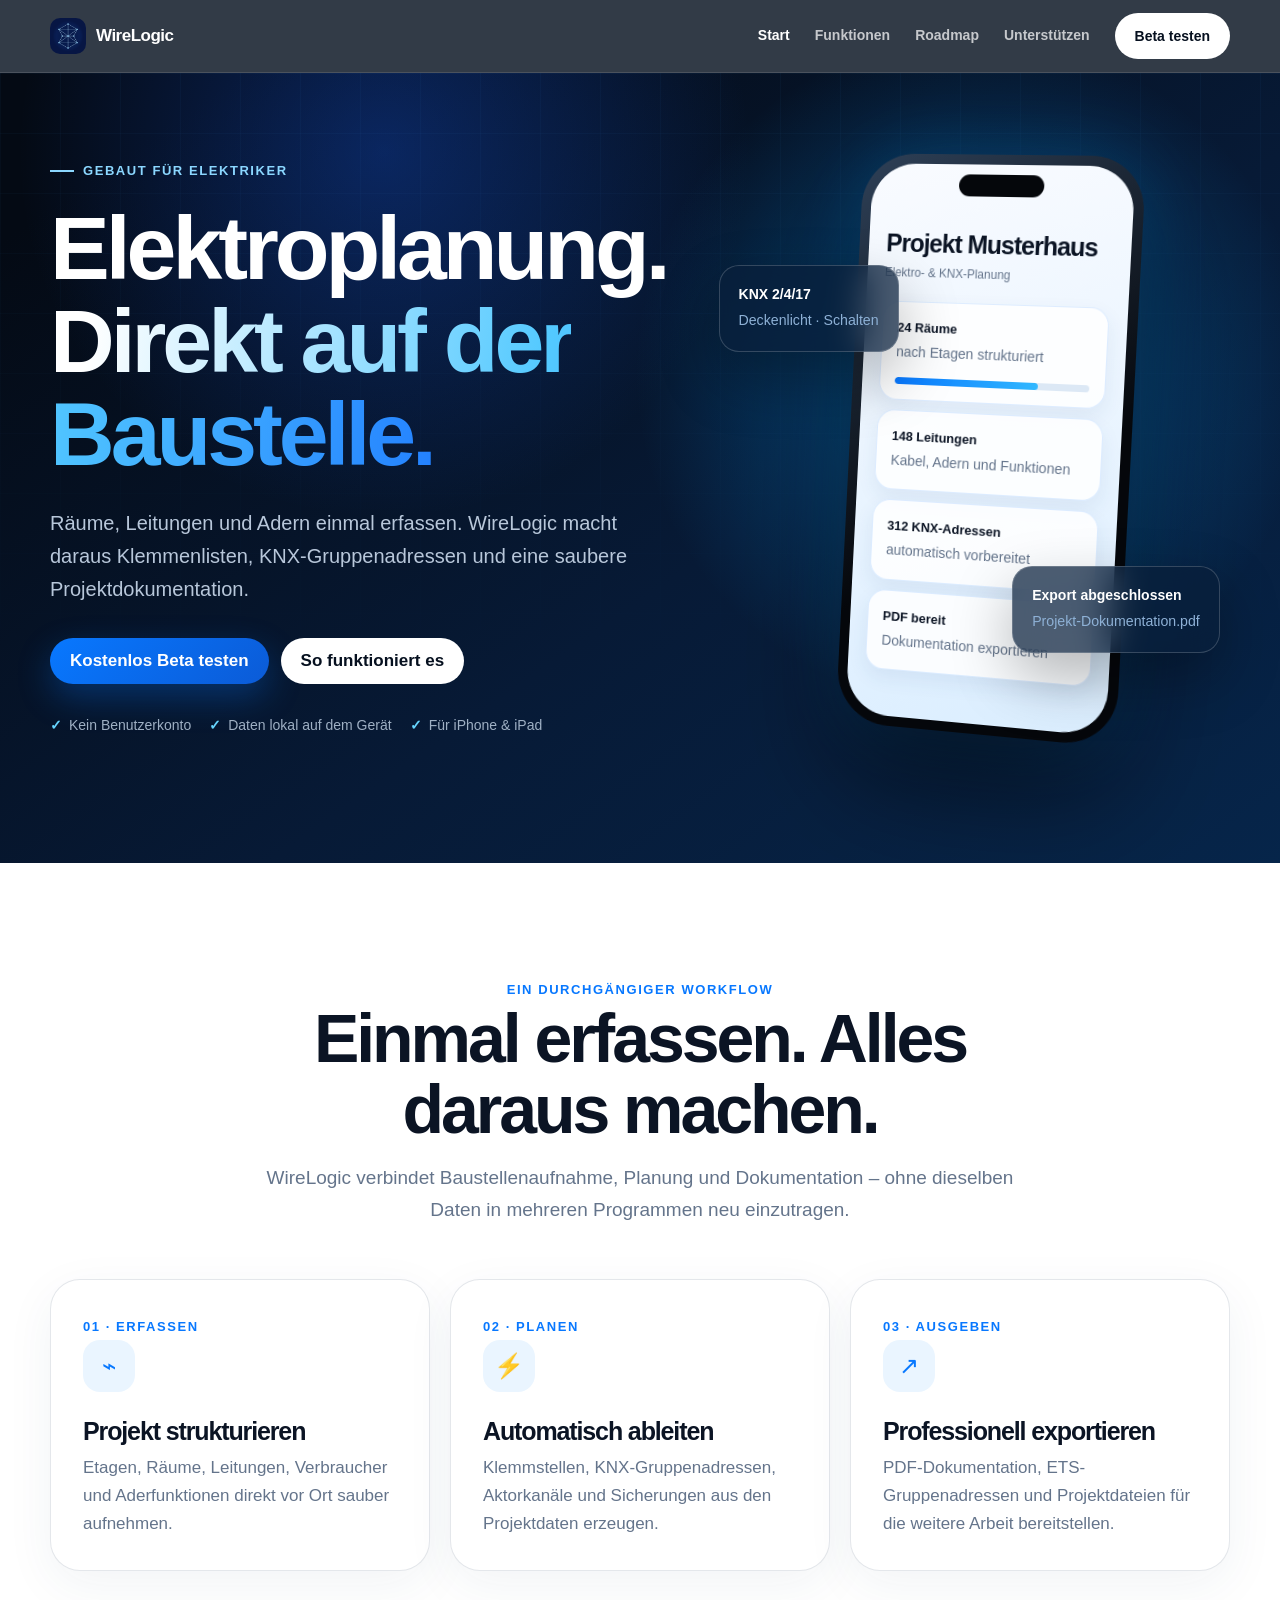
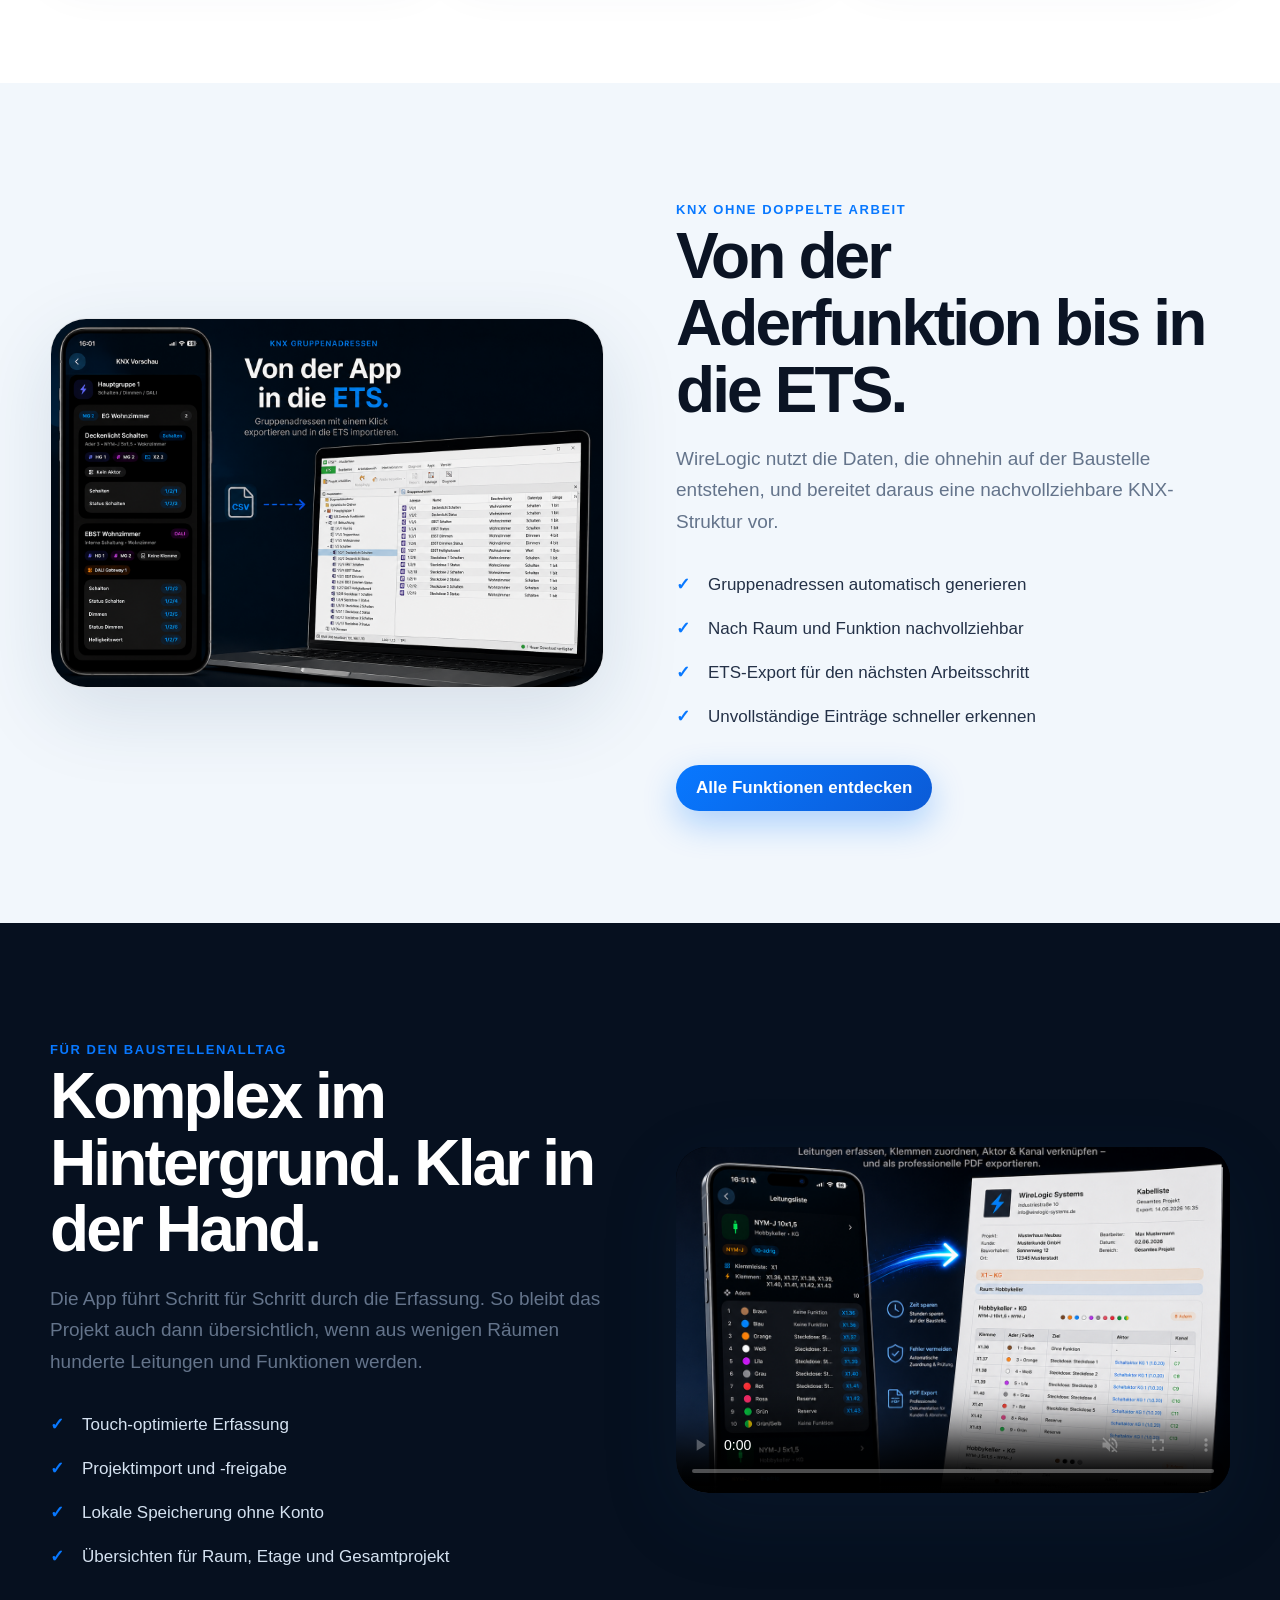
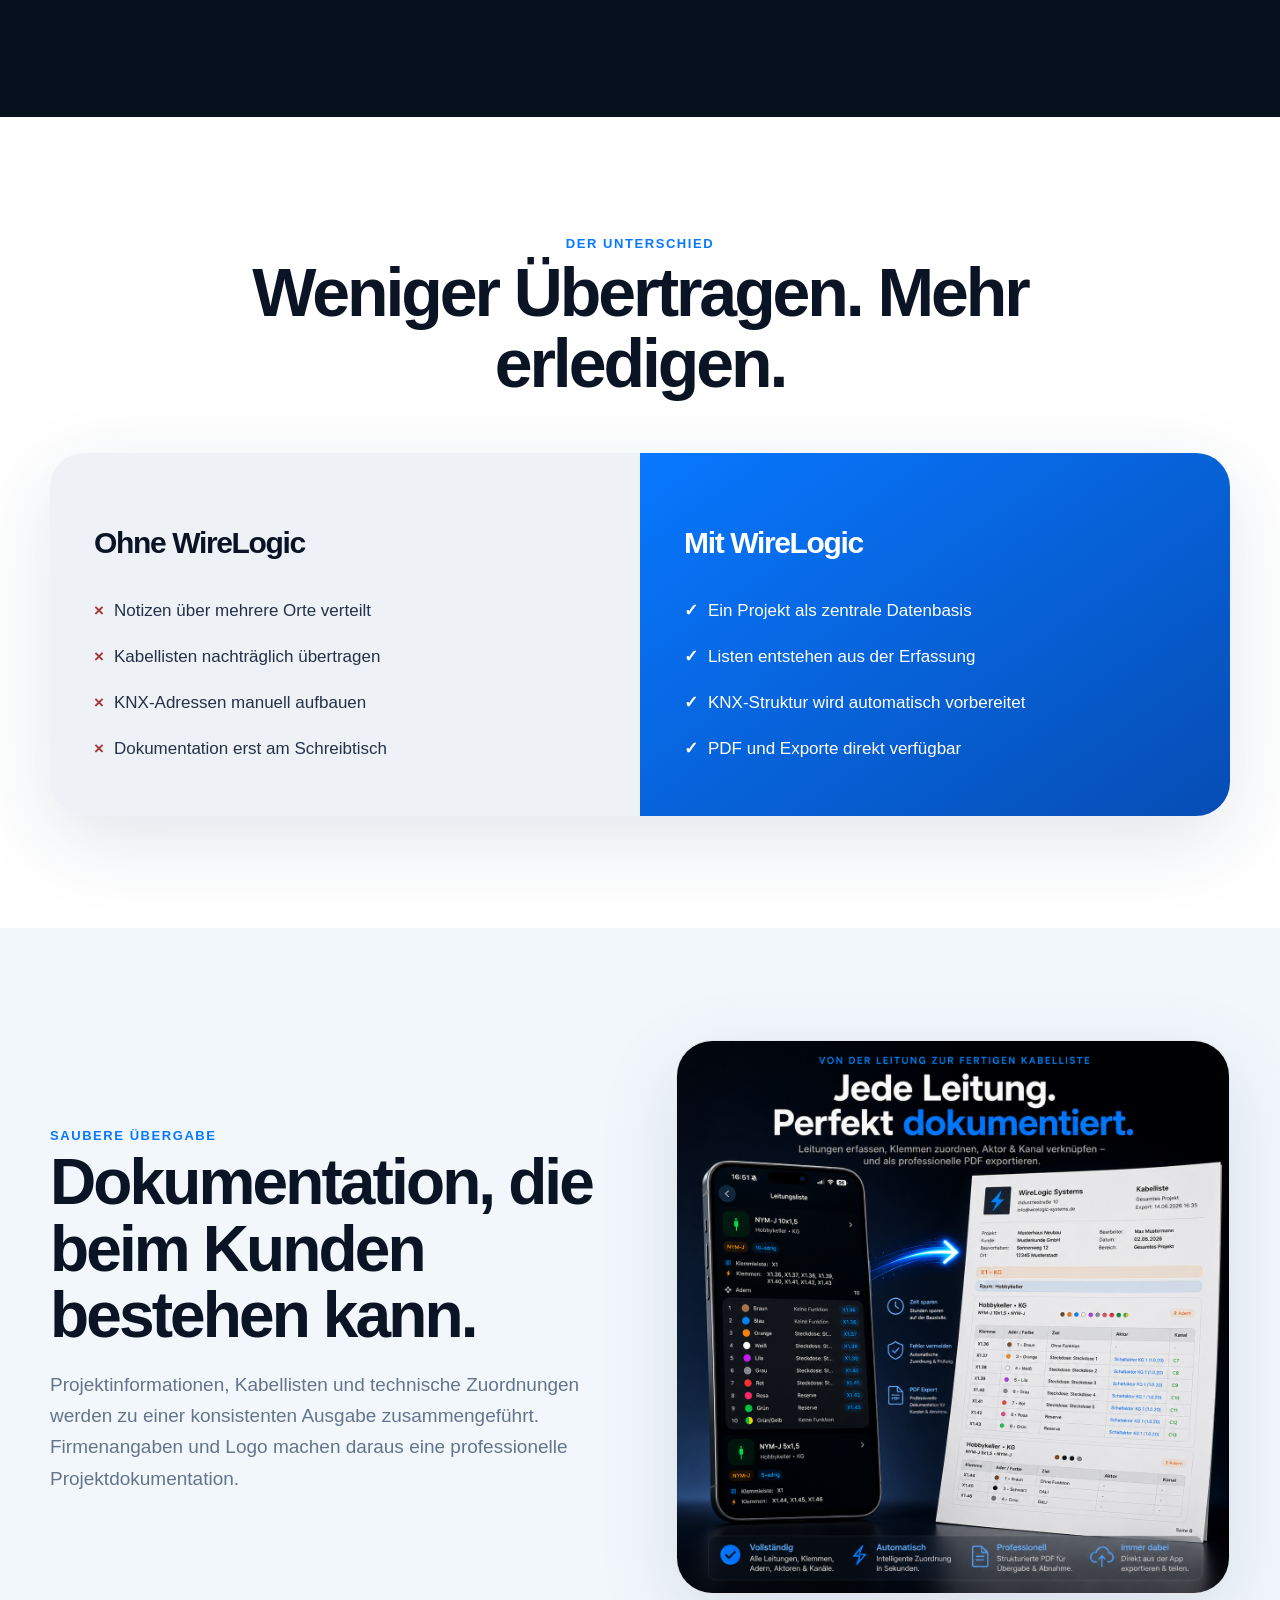
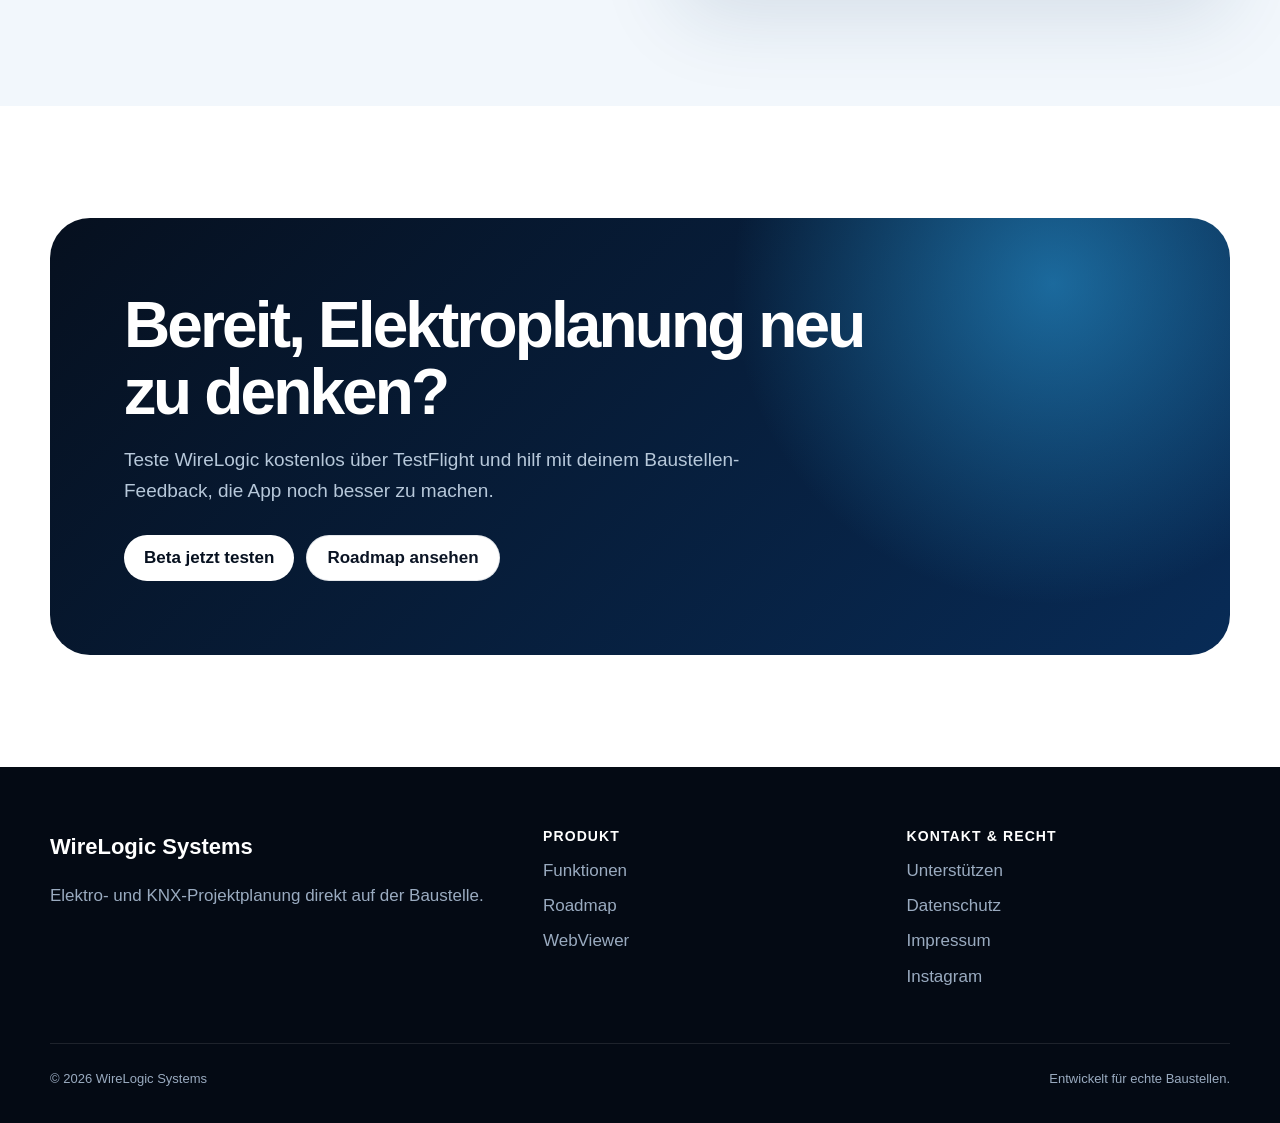
==== commit 5c8948fa: "Redesign WireLogic product website" ====
--- a/index.html
+++ b/index.html
@@ -1,680 +1,158 @@
-<!DOCTYPE html>
+<!doctype html>
 <html lang="de">
 <head>
+  <meta charset="utf-8">
+  <meta name="viewport" content="width=device-width, initial-scale=1">
+  <title>WireLogic – Elektroplanung direkt auf der Baustelle</title>
+  <meta name="description" content="WireLogic verbindet Kabelliste, Klemmenliste, KNX-Gruppenadressen, Aktor- und Sicherungsplanung in einer iOS-App für Elektriker.">
+  <meta name="robots" content="index,follow">
+  <link rel="canonical" href="https://wirelogicsystems.de/">
+  <link rel="icon" href="assets/icons/logo.png">
+  <link rel="apple-touch-icon" href="assets/icons/logo.png">
+  <link rel="stylesheet" href="assets/css/main.css">
+  <meta property="og:locale" content="de_DE">
+  <meta property="og:type" content="website">
+  <meta property="og:site_name" content="WireLogic">
+  <meta property="og:title" content="WireLogic – Elektroplanung direkt auf der Baustelle">
+  <meta property="og:description" content="Einmal erfassen. Automatisch planen, dokumentieren und exportieren.">
+  <meta property="og:url" content="https://wirelogicsystems.de/">
+  <meta property="og:image" content="https://wirelogicsystems.de/assets/images/wirelogic-preview.png">
+  <meta property="og:image:width" content="1200">
+  <meta property="og:image:height" content="630">
+  <meta name="twitter:card" content="summary_large_image">
+  <meta name="twitter:title" content="WireLogic – Elektroplanung neu gedacht">
+  <meta name="twitter:description" content="Für Elektriker, KNX-Planer und echte Baustellen.">
+  <meta name="twitter:image" content="https://wirelogicsystems.de/assets/images/wirelogic-preview.png">
+  <script type="application/ld+json">
+  {"@context":"https://schema.org","@type":"SoftwareApplication","name":"WireLogic","applicationCategory":"BusinessApplication","operatingSystem":"iOS","url":"https://wirelogicsystems.de/","description":"Elektro- und KNX-Projektplanung für Elektriker direkt auf der Baustelle.","offers":{"@type":"Offer","price":"0","priceCurrency":"EUR","description":"Kostenlose TestFlight-Beta"}}
+  </script>
+</head>
+<body>
+  <a class="skip-link" href="#inhalt">Zum Inhalt</a>
+  <header class="site-header">
+    <div class="nav-shell">
+      <a class="brand" href="index.html" aria-label="WireLogic Startseite"><img src="assets/icons/logo.png" alt="" width="36" height="36">WireLogic</a>
+      <button class="menu-button" type="button" aria-expanded="false" aria-label="Navigation öffnen">☰</button>
+      <nav class="nav-links" aria-label="Hauptnavigation">
+        <a href="index.html" aria-current="page">Start</a>
+        <a href="funktionen.html">Funktionen</a>
+        <a href="roadmap.html">Roadmap</a>
+        <a href="support.html">Unterstützen</a>
+        <a class="nav-cta" href="https://testflight.apple.com/join/2BMqs9C9">Beta testen</a>
+      </nav>
+    </div>
+  </header>
 
-<!-- Google tag (gtag.js) -->
-<script async src="https://www.googletagmanager.com/gtag/js?id=G-9XFBLR3LDT"></script>
-<script>
-  window.dataLayer = window.dataLayer || [];
-  function gtag(){dataLayer.push(arguments);}
-  gtag('js', new Date());
-  gtag('config', 'G-9XFBLR3LDT');
-</script>
-
-<meta charset="UTF-8" />
-<meta name="viewport" content="width=device-width, initial-scale=1.0" />
-<title>WireLogic Systems – Elektroplanung direkt auf der Baustelle</title>
-<meta name="description" content="WireLogic unterstützt Elektriker bei der Elektroplanung direkt auf der Baustelle: Räume, Leitungen, Kabellisten, Klemmenlisten, KNX-Gruppenadressen und PDF-Dokumentation einfach erstellen.">
-<meta name="keywords" content="WireLogic, Elektroplanung, Elektriker App, KNX Planung, KNX Gruppenadressen, Klemmenliste, Kabelliste, Elektro Dokumentation, Baustellendokumentation, ETS Vorbereitung">
-<meta name="robots" content="index, follow">
-<meta property="og:title" content="WireLogic Systems – Elektroplanung direkt auf der Baustelle">
-<meta property="og:description" content="Elektroplanung, Kabellisten, Klemmenlisten und KNX-Dokumentation direkt auf der Baustelle erstellen.">
-<meta property="og:type" content="website">
-<meta property="og:url" content="https://wirelogicsystems.de/">
-<meta name="twitter:card" content="summary_large_image">
-<meta name="twitter:title" content="WireLogic Systems – Elektroplanung direkt auf der Baustelle">
-<meta name="twitter:description" content="Elektroplanung, Kabellisten, Klemmenlisten und KNX-Dokumentation direkt auf der Baustelle erstellen.">
-<meta name="twitter:image" content="https://wirelogicsystems.de/preview.jpg">
-
-<script type="application/ld+json">
-{
-  "@context": "https://schema.org",
-  "@type": "SoftwareApplication",
-  "name": "WireLogic Systems",
-  "alternateName": "WireLogic",
-  "applicationCategory": "BusinessApplication",
-  "operatingSystem": "iOS",
-  "url": "https://wirelogicsystems.de/",
-  "description": "WireLogic unterstützt Elektriker bei Elektroplanung, Kabellisten, Klemmenlisten, KNX-Gruppenadressen und PDF-Dokumentation direkt auf der Baustelle.",
-  "creator": { "@type": "Organization", "name": "WireLogic Systems", "url": "https://wirelogicsystems.de/" },
-  "sameAs": ["https://www.instagram.com/wirelogicsystems/"]
-}
-</script>
-
-<style>
-  :root {
-    --blue: #0d6efd;
-    --cyan: #22d3ee;
-    --dark: #0b1220;
-    --text: #172033;
-    --muted: #667085;
-    --bg: #f5f8fc;
-    --card: rgba(255,255,255,0.9);
-    --border: rgba(13,110,253,0.14);
-  }
-  * { box-sizing: border-box; }
-  body {
-    margin: 0;
-    font-family: -apple-system, BlinkMacSystemFont, "Segoe UI", Arial, sans-serif;
-    color: var(--text);
-    background:
-      radial-gradient(circle at top left, rgba(13,110,253,0.18), transparent 32%),
-      radial-gradient(circle at bottom right, rgba(34,211,238,0.16), transparent 30%),
-      var(--bg);
-  }
-  a { text-decoration: none; }
-  .page { max-width: 1180px; margin: 0 auto; padding: 28px 20px 60px; }
-
-  /* NAV */
-  header { display: flex; justify-content: space-between; align-items: center; margin-bottom: 70px; }
-  .brand { display: flex; align-items: center; gap: 12px; font-weight: 900; }
-  .logo { width: 58px; height: 58px; }
-  .logo img {
-  width: 100%;
-  height: 100%;
-  object-fit: cover;
-  border-radius: 24%;
-  box-shadow: 0 8px 22px rgba(13,110,253,0.18);
-}
-  nav { display: flex; gap: 18px; flex-wrap: wrap; align-items: center; }
-  nav a { color: var(--muted); font-size: 14px; font-weight: 700; }
-  .nav-button { background: var(--blue); color: white; padding: 10px 16px; border-radius: 999px; }
-
-  /* HERO */
-  .hero { text-align: center; max-width: 980px; margin: 0 auto 50px; }
-  .badge {
-    display: inline-flex; padding: 10px 16px; border-radius: 999px;
-    background: rgba(13,110,253,0.1); color: var(--blue); font-weight: 800; margin-bottom: 26px;
-  }
-  h1 { font-size: clamp(46px, 8vw, 92px); line-height: 0.95; margin: 0; letter-spacing: -0.07em; }
-  h1 span { display: block; color: var(--blue); }
-  .subtitle { max-width: 760px; margin: 28px auto 34px; color: var(--muted); font-size: 22px; line-height: 1.55; }
-  .buttons { display: flex; justify-content: center; gap: 14px; flex-wrap: wrap; margin-bottom: 48px; }
-  .button { min-height: 52px; display: inline-flex; align-items: center; justify-content: center; padding: 0 24px; border-radius: 16px; font-weight: 900; }
-  .primary { color: white; background: linear-gradient(135deg, var(--blue), var(--cyan)); box-shadow: 0 14px 30px rgba(13,110,253,0.28); }
-  .secondary { color: var(--blue); background: white; border: 1px solid var(--border); }
-
-  /* COUNTER */
-  .savings-bar { display: grid; grid-template-columns: repeat(3, 1fr); gap: 16px; max-width: 700px; margin: 0 auto 80px; }
-  .savings-card { background: var(--card); border: 1px solid var(--border); border-radius: 24px; padding: 22px 18px; text-align: center; box-shadow: 0 8px 24px rgba(20,35,70,0.07); }
-  .savings-num { font-size: 42px; font-weight: 900; color: var(--blue); line-height: 1; letter-spacing: -0.04em; }
-  .savings-label { font-size: 13px; color: var(--muted); margin-top: 6px; line-height: 1.4; }
-
-  /* ETS HERO IMAGE */
-  .ets-showcase {
-    background: var(--dark);
-    border-radius: 36px;
-    overflow: hidden;
-    margin-bottom: 90px;
-    box-shadow: 0 30px 80px rgba(0,0,0,0.25);
-  }
-  .ets-showcase img { width: 100%; display: block; }
-
-  /* STEPS MIT SCREENSHOTS */
-  .how-section { margin-bottom: 90px; }
-  .how-grid {
-    display: grid;
-    grid-template-columns: repeat(3, 1fr);
-    gap: 20px;
-    margin-top: 40px;
-  }
-  .how-card {
-    background: var(--card);
-    border: 1px solid var(--border);
-    border-radius: 28px;
-    overflow: hidden;
-    box-shadow: 0 18px 45px rgba(20,35,70,0.08);
-  }
-  .how-img-wrap {
-    background: var(--dark);
-    display: flex;
-    align-items: center;
-    justify-content: center;
-    overflow: hidden;
-    min-height: 320px;
-  }
-  .how-img-wrap img {
-    width: 62%;
-    display: block;
-    border-radius: 18px;
-    box-shadow: 0 12px 40px rgba(0,0,0,0.4);
-    margin: 24px auto;
-  }
-  .how-body { padding: 22px 24px 26px; }
-  .how-step-num { font-size: 12px; font-weight: 800; color: var(--blue); background: rgba(13,110,253,0.1); padding: 4px 12px; border-radius: 99px; display: inline-block; margin-bottom: 10px; }
-  .how-body h3 { font-size: 19px; font-weight: 900; margin: 0 0 8px; letter-spacing: -0.02em; }
-  .how-body p { color: var(--muted); font-size: 14px; line-height: 1.6; margin: 0; }
-
-  /* VIDEO DEMO */
-  .demo-section {
-    background: var(--dark);
-    border-radius: 36px;
-    margin-bottom: 90px;
-    box-shadow: 0 24px 70px rgba(20,35,70,0.18);
-  }
-
-  .demo-inner {
-    padding: 40px 42px 42px;
-    text-align: center;
-  }
-
-  .demo-inner .badge {
-    background: rgba(255,255,255,0.1);
-    color: var(--cyan);
-  }
-
-  .demo-inner h2 {
-    color: white;
-    font-size: clamp(28px,4vw,48px);
-    letter-spacing: -0.04em;
-    margin: 12px 0 8px;
-  }
-
-  .demo-inner p {
-    color: rgba(255,255,255,0.6);
-    font-size: 16px;
-    margin: 0 0 34px;
-  }
-
-  .phone-frame {
-    width: 340px;
-    max-width: 100%;
-    margin: 0 auto;
-    padding: 12px;
-    background: linear-gradient(180deg, #111827, #020617);
-    border-radius: 42px;
-    box-shadow: 0 28px 70px rgba(0,0,0,0.45);
-    border: 1px solid rgba(255,255,255,0.12);
-  }
-
-  .phone-screen {
-    overflow: hidden;
-    border-radius: 30px;
-    background: #000;
-  }
-
-  .phone-screen video {
-    width: 100%;
-    display: block;
-  }
-
-  /* BEFORE/AFTER */
-  .ba-section { margin-bottom: 90px; }
-  .ba-grid {
-    display: grid; grid-template-columns: 1fr 1fr;
-    border-radius: 32px; overflow: hidden;
-    border: 1px solid var(--border);
-    box-shadow: 0 18px 45px rgba(20,35,70,0.08);
-  }
-  .ba-col { padding: 32px 28px; }
-  .ba-col.before { background: #fff8f7; border-right: 1px solid var(--border); }
-  .ba-col.after  { background: #f5fff9; }
-  .ba-head { font-size: 17px; font-weight: 900; margin-bottom: 20px; display: flex; align-items: center; gap: 8px; }
-  .before .ba-head { color: #c0392b; }
-  .after  .ba-head { color: #0d7a4f; }
-  .ba-item { display: flex; align-items: flex-start; gap: 10px; font-size: 15px; line-height: 1.5; margin-bottom: 14px; }
-  .ba-icon { width:20px; height:20px; border-radius:50%; display:flex; align-items:center; justify-content:center; font-size:11px; flex-shrink:0; margin-top:1px; }
-  .before .ba-icon { background: rgba(192,57,43,0.12); color:#c0392b; }
-  .after  .ba-icon { background: rgba(13,122,79,0.12);  color:#0d7a4f; }
-
-  /* TIME SAVING */
-  .time-section {
-    background: var(--card); border: 1px solid var(--border);
-    border-radius: 36px; padding: 42px;
-    box-shadow: 0 24px 70px rgba(20,35,70,0.10); margin-bottom: 90px;
-  }
-  .time-title { font-size: clamp(26px,4vw,42px); font-weight:900; letter-spacing:-0.04em; margin:0 0 8px; }
-  .time-sub { color: var(--muted); font-size:17px; margin:0 0 36px; }
-  .time-row { margin-bottom: 20px; }
-  .time-row-label { display:flex; justify-content:space-between; font-size:15px; font-weight:700; margin-bottom:8px; }
-  .time-row-label span:last-child { color:var(--muted); font-weight:400; }
-  .bar-track { height:14px; background:rgba(13,110,253,0.08); border-radius:99px; overflow:hidden; }
-  .bar-fill { height:100%; border-radius:99px; transition: width 1.4s cubic-bezier(0.16,1,0.3,1); }
-  .bar-fill.red   { background: linear-gradient(90deg,#e74c3c,#ff6b6b); }
-  .bar-fill.green { background: linear-gradient(90deg,#0d6efd,#22d3ee); }
-  .time-footnote { font-size:12px; color:var(--muted); margin-top:24px; }
-  .time-saving-highlight {
-    display:inline-flex; align-items:center; gap:8px;
-    background:rgba(13,110,253,0.08); color:var(--blue);
-    font-weight:900; font-size:15px; padding:10px 18px; border-radius:999px; margin-top:20px;
-  }
-
-  /* FEATURES */
-  .section-title { text-align:center; max-width:760px; margin:0 auto 40px; }
-  .section-title h2 { font-size:clamp(34px,5vw,62px); line-height:1; letter-spacing:-0.06em; margin:0 0 18px; }
-  .section-title p { color:var(--muted); font-size:19px; line-height:1.6; }
-  .grid { display:grid; grid-template-columns:repeat(3,1fr); gap:18px; margin-bottom:90px; }
-  .feature { background:var(--card); border:1px solid var(--border); border-radius:28px; padding:28px; box-shadow:0 18px 45px rgba(20,35,70,0.08); }
-  .feature-icon { width:46px; height:46px; display:grid; place-items:center; border-radius:16px; background:rgba(13,110,253,0.1); color:var(--blue); font-weight:900; margin-bottom:16px; }
-  .feature h3 { margin:0 0 10px; font-size:21px; }
-  .feature p { color:var(--muted); line-height:1.6; margin:0; }
-
-  /* PDF SECTION */
-  .highlight-section { background:var(--card); border:1px solid var(--border); border-radius:36px; padding:42px; box-shadow:0 24px 70px rgba(20,35,70,0.10); margin-bottom:90px; }
-  .highlight-grid { display:grid; grid-template-columns:1fr 1fr; gap:34px; align-items:center; }
-  .highlight-media { background:linear-gradient(180deg,#ffffff,#eef5ff); border:1px solid rgba(13,110,253,0.12); border-radius:30px; padding:18px; box-shadow:0 18px 45px rgba(20,35,70,0.08); }
-  .highlight-media img { width:100%; border-radius:22px; display:block; }
-  .tag-list { display:flex; flex-wrap:wrap; gap:10px; margin-top:22px; }
-  .tag { padding:9px 13px; border-radius:999px; background:rgba(13,110,253,0.08); color:var(--blue); font-size:13px; font-weight:800; }
-
-  /* TESTIMONIALS */
-  .testimonials-section { margin-bottom: 90px; }
-  .testimonials-grid { display:grid; grid-template-columns:repeat(3,1fr); gap:18px; }
-  .testimonial-card { background:var(--card); border:1px solid var(--border); border-radius:28px; padding:28px; box-shadow:0 18px 45px rgba(20,35,70,0.08); display:flex; flex-direction:column; gap:16px; }
-  .stars { color:#f59e0b; font-size:16px; letter-spacing:2px; }
-  .testimonial-quote { font-size:15px; line-height:1.65; flex:1; }
-  .testimonial-author { display:flex; align-items:center; gap:12px; padding-top:16px; border-top:1px solid var(--border); }
-  .author-avatar { width:40px; height:40px; border-radius:50%; background:rgba(13,110,253,0.12); color:var(--blue); font-weight:900; font-size:14px; display:flex; align-items:center; justify-content:center; flex-shrink:0; }
-  .author-name { font-weight:700; font-size:14px; }
-  .author-role { font-size:12px; color:var(--muted); }
-
-  /* ROADMAP */
-  .roadmap { display:grid; grid-template-columns:1fr 1fr; gap:18px; margin-bottom:15px; }
-
-  /* VISION */
-  .vision-card { background:linear-gradient(135deg,#0b1220,#14233f); color:white; border-radius:36px; padding:46px; margin-bottom:90px; box-shadow:0 24px 70px rgba(20,35,70,0.18); }
-  .vision-card p { color:rgba(255,255,255,0.72); font-size:18px; line-height:1.7; }
-  .vision-list { display:grid; grid-template-columns:repeat(3,1fr); gap:16px; margin-top:28px; }
-  .vision-item { background:rgba(255,255,255,0.08); border:1px solid rgba(255,255,255,0.12); border-radius:22px; padding:20px; font-weight:800; }
-
-  /* CTA BANNER */
-  .cta-banner { background:linear-gradient(135deg,var(--blue),#0a58ca); border-radius:32px; padding:36px 42px; margin-bottom:90px; display:flex; align-items:center; justify-content:space-between; gap:24px; box-shadow:0 20px 50px rgba(13,110,253,0.3); }
-  .cta-banner-text h3 { color:white; font-size:clamp(22px,3vw,34px); font-weight:900; letter-spacing:-0.04em; margin:0 0 8px; }
-  .cta-banner-text p { color:rgba(255,255,255,0.75); font-size:16px; margin:0; }
-  .cta-banner-btn { background:white; color:var(--blue); font-weight:900; font-size:16px; padding:16px 32px; border-radius:16px; white-space:nowrap; flex-shrink:0; box-shadow:0 8px 20px rgba(0,0,0,0.15); transition:transform 0.2s; }
-  .cta-banner-btn:hover { transform:translateY(-2px); }
-
-  /* FOOTER */
-  .footer { text-align:center; color:var(--muted); font-size:14px; padding-top:20px; }
-  .footer a { color:var(--muted); font-weight:700; margin:0 8px; }
-  .instagram-footer { display:inline-flex; align-items:center; gap:8px; margin-bottom:10px; padding:10px 18px; border-radius:999px; background:rgba(13,110,253,0.08); border:1px solid rgba(13,110,253,0.15); color:#172033; font-weight:700; transition:all 0.3s ease; }
-  .instagram-footer:hover { transform:translateY(-2px); background:rgba(13,110,253,0.12); }
-  .instagram-icon { width:20px; height:20px; }
-  .footer-copy { margin-top:10px; margin-bottom:12px; }
-  .footer-links { margin-top:0; }
-
-  /* RESPONSIVE */
-  @media (max-width: 860px) {
-    header { flex-direction:column; align-items:flex-start; gap:20px; margin-bottom:48px; }
-    .grid, .roadmap, .highlight-grid, .vision-list,
-    .savings-bar, .ba-grid, .testimonials-grid, .how-grid { grid-template-columns:1fr; }
-    .ba-col.before { border-right:none; border-bottom:1px solid var(--border); }
-    .highlight-section, .vision-card, .time-section, .cta-banner { padding:26px; }
-    .demo-inner { padding:28px 24px 24px; }
-    .cta-banner { flex-direction:column; text-align:center; }
-    .cta-banner-btn { width:100%; text-align:center; }
-    .time-section > div { grid-template-columns:1fr !important; }
-    .how-img-wrap { min-height:260px; }
-    .how-img-wrap img { width:70%; }
-  }
-</style>
-</head>
-
-<body>
-<main class="page">
-
-  <!-- HEADER -->
-  <header>
-
-    <div class="brand">
-
-      <div class="logo">
-        <img src="assets/icons/logo.png" alt="WireLogic Logo">
-      </div>
-
-      <div>
-        <div style="font-size:18px;font-weight:900;">
-          WireLogic
+  <main id="inhalt">
+    <section class="hero">
+      <div class="hero-inner">
+        <div class="hero-copy">
+          <span class="eyebrow">Gebaut für Elektriker</span>
+          <h1>Elektroplanung. <span class="gradient-text">Direkt auf der Baustelle.</span></h1>
+          <p>Räume, Leitungen und Adern einmal erfassen. WireLogic macht daraus Klemmenlisten, KNX-Gruppenadressen und eine saubere Projektdokumentation.</p>
+          <div class="actions">
+            <a class="button button-primary" href="https://testflight.apple.com/join/2BMqs9C9">Kostenlos Beta testen</a>
+            <a class="button button-dark" href="#workflow">So funktioniert es</a>
+          </div>
+          <div class="trust-row"><span>Kein Benutzerkonto</span><span>Daten lokal auf dem Gerät</span><span>Für iPhone &amp; iPad</span></div>
         </div>
-
-        <div style="font-size:12px;color:#667085;letter-spacing:0.16em;">
-          SYSTEMS
+        <div class="hero-product" aria-label="Stilisierte Vorschau der WireLogic App">
+          <div class="phone">
+            <div class="phone-screen">
+              <div class="phone-notch"></div>
+              <div class="screen-title">Projekt Musterhaus</div>
+              <div class="screen-sub">Elektro- &amp; KNX-Planung</div>
+              <div class="screen-card"><strong>24 Räume</strong><small>nach Etagen strukturiert</small><div class="screen-meter"></div></div>
+              <div class="screen-card"><strong>148 Leitungen</strong><small>Kabel, Adern und Funktionen</small></div>
+              <div class="screen-card"><strong>312 KNX-Adressen</strong><small>automatisch vorbereitet</small></div>
+              <div class="screen-card"><strong>PDF bereit</strong><small>Dokumentation exportieren</small></div>
+            </div>
+          </div>
+          <div class="float-card card-a"><strong>KNX 2/4/17</strong><small>Deckenlicht · Schalten</small></div>
+          <div class="float-card card-b"><strong>Export abgeschlossen</strong><small>Projekt-Dokumentation.pdf</small></div>
         </div>
       </div>
+    </section>
 
-    </div>
-
-    <nav>
-      <a href="index.html">Startseite</a>
-      <a href="#funktionen">Funktionen</a>
-      <a href="funktionen.html">Dokumentation</a>
-      <a href="roadmap.html">Roadmap</a>
-      <a href="support.html">Unterstützen</a>
-      <a href="privacy.html">Datenschutz</a>
-      <a href="impressum.html">Impressum</a>
-      <a class="nav-button" href="https://testflight.apple.com/join/2BMqs9C9">Beta testen</a>
-    </nav>
-  </header>
-
-  <!-- ① HERO -->
-  <section class="hero">
-    <div class="badge">⚡ Das erste Tool seiner Art für Elektriker</div>
-    <h1>
-      Kabelliste anlegen.
-      <span>KNX-Adressen fertig.</span>
-    </h1>
-    <p class="subtitle">
-      Du legst die Kabelliste sowieso an – WireLogic erzeugt daraus automatisch
-      alle KNX-Gruppenadressen, die Klemmenliste und die fertige Dokumentation.
-      <strong style="color:var(--text);">Einmal eingeben. Alles erledigt.</strong>
-    </p>
-    <div class="buttons">
-      <a class="button primary" href="https://testflight.apple.com/join/2BMqs9C9">Kostenlos in der Beta testen</a>
-      <a class="button secondary" href="funktionen.html">Alle Funktionen ansehen</a>
-      <a class="button secondary" href="https://severinfallecker1.github.io/wirelogic-web/">WebViewer öffnen</a>
-    </div>
-  </section>
-
-  <!-- ② COUNTER -->
-  <div class="savings-bar">
-    <div class="savings-card">
-      <div class="savings-num" data-target="6" data-suffix="h">0h</div>
-      <div class="savings-label">Stunden gespart<br>pro Projekt</div>
-    </div>
-    <div class="savings-card">
-      <div class="savings-num" data-target="1" data-special="einmalig">0×</div>
-      <div class="savings-label">Einmal eingeben –<br>alles entsteht automatisch</div>
-    </div>
-    <div class="savings-card">
-      <div class="savings-num" data-target="3" data-suffix="×">0×</div>
-      <div class="savings-label">Exportformate<br>mit einem Tap</div>
-    </div>
-  </div>
-
-  <!-- ③ ETS HERO BILD – stärkstes Bild, sofort sichtbar -->
-  <section class="ets-showcase">
-    <img src="assets/images/wirelogic-ets-export.png" alt="Von der App in die ETS – WireLogic KNX Gruppenadressen automatisch exportieren">
-  </section>
-
-  <!-- ④ WIE ES FUNKTIONIERT – mit echten App-Screenshots -->
-  <section class="how-section" id="ablauf">
-    <div class="section-title">
-      <h2>So einfach geht's.</h2>
-      <p>Drei Schritte – und du hast Kabelliste, Klemmenliste und KNX-Adressen komplett fertig.</p>
-    </div>
-
-    <div class="how-grid">
-
-      <div class="how-card">
-        <div class="how-img-wrap">
-          <img src="assets/images/screenshots/leitungen_anlegen.PNG" alt="Leitungen anlegen in WireLogic">
+    <section class="section" id="workflow">
+      <div class="section-inner">
+        <div class="section-head center reveal">
+          <span class="kicker">Ein durchgängiger Workflow</span>
+          <h2>Einmal erfassen. Alles daraus machen.</h2>
+          <p>WireLogic verbindet Baustellenaufnahme, Planung und Dokumentation – ohne dieselben Daten in mehreren Programmen neu einzutragen.</p>
         </div>
-        <div class="how-body">
-          <span class="how-step-num">Schritt 1</span>
-          <h3>Leitung erfassen</h3>
-          <p>Kabeltyp, Adern, Raum, Sicherung und Verbraucher direkt auf der Baustelle ins iPhone eingeben. Geht in Sekunden.</p>
+        <div class="grid-3">
+          <article class="feature-card reveal"><span class="step-num">01 · ERFASSEN</span><div class="feature-icon">⌁</div><h3>Projekt strukturieren</h3><p>Etagen, Räume, Leitungen, Verbraucher und Aderfunktionen direkt vor Ort sauber aufnehmen.</p></article>
+          <article class="feature-card reveal"><span class="step-num">02 · PLANEN</span><div class="feature-icon">⚡</div><h3>Automatisch ableiten</h3><p>Klemmstellen, KNX-Gruppenadressen, Aktorkanäle und Sicherungen aus den Projektdaten erzeugen.</p></article>
+          <article class="feature-card reveal"><span class="step-num">03 · AUSGEBEN</span><div class="feature-icon">↗</div><h3>Professionell exportieren</h3><p>PDF-Dokumentation, ETS-Gruppenadressen und Projektdateien für die weitere Arbeit bereitstellen.</p></article>
         </div>
       </div>
+    </section>
 
-      <div class="how-card">
-        <div class="how-img-wrap">
-          <img src="assets/images/screenshots/ader_funktion_2_waehlen.PNG" alt="Aderfunktion vergeben in WireLogic">
-        </div>
-        <div class="how-body">
-          <span class="how-step-num">Schritt 2</span>
-          <h3>Funktion vergeben</h3>
-          <p>Jeder Ader eine Funktion zuweisen: Schalten, Dimmen, Jalousie, Heizung, DALI – WireLogic kennt alle KNX-Typen.</p>
+    <section class="section section-soft">
+      <div class="section-inner split">
+        <div class="media-panel reveal"><img src="assets/images/wirelogic-ets-export.png" alt="WireLogic ETS-Export mit strukturierten KNX-Gruppenadressen" width="1536" height="1024" loading="lazy"></div>
+        <div class="reveal">
+          <span class="kicker">KNX ohne doppelte Arbeit</span>
+          <h2>Von der Aderfunktion bis in die ETS.</h2>
+          <p>WireLogic nutzt die Daten, die ohnehin auf der Baustelle entstehen, und bereitet daraus eine nachvollziehbare KNX-Struktur vor.</p>
+          <ul class="check-list"><li>Gruppenadressen automatisch generieren</li><li>Nach Raum und Funktion nachvollziehbar</li><li>ETS-Export für den nächsten Arbeitsschritt</li><li>Unvollständige Einträge schneller erkennen</li></ul>
+          <a class="button button-primary" href="funktionen.html">Alle Funktionen entdecken</a>
         </div>
       </div>
+    </section>
 
-      <div class="how-card">
-        <div class="how-img-wrap">
-          <img src="assets/images/screenshots/knx_gruppenadressen_2.PNG" alt="KNX Gruppenadressen automatisch generiert">
+    <section class="section section-dark">
+      <div class="section-inner split">
+        <div class="reveal">
+          <span class="kicker">Für den Baustellenalltag</span>
+          <h2>Komplex im Hintergrund. Klar in der Hand.</h2>
+          <p>Die App führt Schritt für Schritt durch die Erfassung. So bleibt das Projekt auch dann übersichtlich, wenn aus wenigen Räumen hunderte Leitungen und Funktionen werden.</p>
+          <ul class="check-list"><li>Touch-optimierte Erfassung</li><li>Projektimport und -freigabe</li><li>Lokale Speicherung ohne Konto</li><li>Übersichten für Raum, Etage und Gesamtprojekt</li></ul>
         </div>
-        <div class="how-body">
-          <span class="how-step-num">Automatisch</span>
-          <h3>KNX-Adressen fertig</h3>
-          <p>Alle Gruppenadressen werden sofort strukturiert generiert – mit Hauptgruppe, Mittelgruppe, DPT und Bezeichnung. Bereit für den ETS-Import.</p>
-        </div>
-      </div>
-
-    </div>
-  </section>
-
- 
-  
-  <!-- ⑤ VIDEO DEMO -->
-  <section class="demo-section">
-    <div class="demo-inner">
-      <div class="badge">▶ Live Demo</div>
-      <h2>Vom Raum bis zum PDF – in unter 60 Sekunden.</h2>
-      <p>Sieh selbst, wie schnell Dokumentation auf der Baustelle entsteht.</p>
-
-      <div class="phone-frame">
-        <div class="phone-screen">
-          <video controls playsinline preload="metadata">
+        <div class="video-wrap reveal">
+          <video controls muted playsinline preload="metadata" poster="assets/images/wirelogic-pdf-dokumentation.png">
             <source src="videos/demo-wirelogic.mp4" type="video/mp4">
             Dein Browser unterstützt dieses Video nicht.
           </video>
         </div>
       </div>
-    </div>
-  </section>
-  
-  <!-- ⑥ VORHER / NACHHER -->
-  <section class="ba-section">
-    <div class="section-title">
-      <h2>So war's vorher.</h2>
-      <p>Kennst du das? WireLogic wurde genau dafür gebaut.</p>
-    </div>
-    <div class="ba-grid">
-      <div class="ba-col before">
-        <div class="ba-head">✕&nbsp; Ohne WireLogic</div>
-        <div class="ba-item"><div class="ba-icon">✕</div><span>Notizen auf Zetteln – die Hälfte fehlt später</span></div>
-        <div class="ba-item"><div class="ba-icon">✕</div><span>Excel-Tabellen stundenlang im Büro befüllen</span></div>
-        <div class="ba-item"><div class="ba-icon">✕</div><span>KNX-Adressen manuell in ETS einpflegen</span></div>
-        <div class="ba-item"><div class="ba-icon">✕</div><span>Fehler beim Übertragen, Nachfragen beim Kunden</span></div>
-        <div class="ba-item"><div class="ba-icon">✕</div><span>Klemmenlisten nochmal von vorne nach Änderungen</span></div>
-      </div>
-      <div class="ba-col after">
-        <div class="ba-head">✓&nbsp; Mit WireLogic</div>
-        <div class="ba-item"><div class="ba-icon">✓</div><span>Alles direkt auf dem iPhone – vor Ort, in Echtzeit</span></div>
-        <div class="ba-item"><div class="ba-icon">✓</div><span>Klemmenlisten entstehen automatisch</span></div>
-        <div class="ba-item"><div class="ba-icon">✓</div><span>KNX-Gruppenadressen automatisch aus der Kabelliste</span></div>
-        <div class="ba-item"><div class="ba-icon">✓</div><span>Keine Übertragungsfehler – eine Eingabe, alles konsistent</span></div>
-        <div class="ba-item"><div class="ba-icon">✓</div><span>PDF-Dokumentation mit einem Tap exportieren</span></div>
-      </div>
-    </div>
-  </section>
+    </section>
 
-  <!-- ⑦ ZEITERSPARNIS BALKEN -->
-  <section class="time-section" id="zeitersparnis">
-    <div style="display:grid;grid-template-columns:1fr 1fr;gap:42px;align-items:center;">
-      <div>
-        <div class="badge">⏱ Zeitersparnis</div>
-        <div class="time-title">Bis zu 6 Stunden weniger Büroarbeit – pro Projekt.</div>
-        <p class="time-sub">Was früher Nacharbeit war, passiert jetzt automatisch auf der Baustelle.</p>
-        <div class="time-saving-highlight">→ 75 % weniger Dokumentationsaufwand</div>
-      </div>
-      <div>
-        <div class="time-row">
-          <div class="time-row-label"><span>Ohne WireLogic</span><span>ca. 8 Stunden</span></div>
-          <div class="bar-track"><div class="bar-fill red" style="width:0%" data-width="100%"></div></div>
-        </div>
-        <div class="time-row">
-          <div class="time-row-label"><span>Mit WireLogic</span><span>ca. 2 Stunden</span></div>
-          <div class="bar-track"><div class="bar-fill green" style="width:0%" data-width="25%"></div></div>
-        </div>
-        <p class="time-footnote">* Richtwerte aus der Praxis eines Elektrikers</p>
-      </div>
-    </div>
-  </section>
-
-  <!-- ⑧ FEATURES -->
-  <section id="funktionen">
-    <div class="section-title">
-      <h2>Alles in einer App.</h2>
-      <p>WireLogic verbindet Baustellenerfassung, Elektro-Dokumentation und KNX-Vorbereitung in einem durchgängigen Arbeitsablauf.</p>
-    </div>
-    <div class="grid">
-      <div class="feature"><div class="feature-icon">1</div><h3>Projekte verwalten</h3><p>Kunden, Bauvorhaben, Orte, Bearbeiter und Projektdaten zentral speichern.</p></div>
-      <div class="feature"><div class="feature-icon">2</div><h3>Räume strukturieren</h3><p>Räume nach Etagen anlegen – daraus entsteht die Gebäudestruktur für die Planung.</p></div>
-      <div class="feature"><div class="feature-icon">3</div><h3>Kabelliste erfassen</h3><p>Kabeltypen, Adern, Funktionen, Sicherungen und Verbraucher direkt vor Ort dokumentieren.</p></div>
-      <div class="feature"><div class="feature-icon">4</div><h3>Klemmenliste automatisch</h3><p>Klemmstellen nach Etage, Raum, Leitung und Aderfunktion werden automatisch erstellt.</p></div>
-      <div class="feature"><div class="feature-icon">5</div><h3>KNX-Adressen automatisch</h3><p>Schalten, Dimmen, Jalousie, Heizung – alle Gruppenadressen entstehen aus der Kabelliste.</p></div>
-      <div class="feature"><div class="feature-icon">6</div><h3>PDF & ETS exportieren</h3><p>PDF-Dokumentation, Projektdatei, WebViewer und ETS-Vorbereitung auf Knopfdruck.</p></div>
-    </div>
-  </section>
-
-  <!-- ⑨ PDF HIGHLIGHT -->
-  <section class="highlight-section">
-    <div class="highlight-grid">
-      <div class="highlight-media">
-        <img src="assets/images/wirelogic-pdf-dokumentation.png" alt="WireLogic PDF Dokumentation für Kunden">
-      </div>
-      <div>
-        <div class="badge">📄 PDF Dokumentation</div>
-        <h2>Fertige Projektunterlagen für Kunde, Büro und Baustelle.</h2>
-        <p class="subtitle" style="margin-left:0;">
-          Kabellisten, Klemmenlisten, KNX-Daten und Projektinfos werden sauber exportiert –
-          zum Weitergeben an Kunden, Archivieren oder für die nächste Baustelle.
-        </p>
-        <div class="tag-list">
-          <span class="tag">Kabelliste</span>
-          <span class="tag">Klemmenliste</span>
-          <span class="tag">Projektübersicht</span>
-          <span class="tag">Kundenunterlagen</span>
+    <section class="section">
+      <div class="section-inner">
+        <div class="section-head center reveal"><span class="kicker">Der Unterschied</span><h2>Weniger Übertragen. Mehr erledigen.</h2></div>
+        <div class="comparison reveal">
+          <div class="before"><h3>Ohne WireLogic</h3><ul><li>Notizen über mehrere Orte verteilt</li><li>Kabellisten nachträglich übertragen</li><li>KNX-Adressen manuell aufbauen</li><li>Dokumentation erst am Schreibtisch</li></ul></div>
+          <div class="after"><h3>Mit WireLogic</h3><ul><li>Ein Projekt als zentrale Datenbasis</li><li>Listen entstehen aus der Erfassung</li><li>KNX-Struktur wird automatisch vorbereitet</li><li>PDF und Exporte direkt verfügbar</li></ul></div>
         </div>
       </div>
-    </div>
-  </section>
+    </section>
 
-  <!-- ⑩ TESTIMONIALS -->
-  <section class="testimonials-section">
-    <div class="section-title">
-      <h2>Was Elektriker sagen.</h2>
-      <p>WireLogic wird von Beta-Testern aus der Praxis genutzt und weiterentwickelt.</p>
-    </div>
-    <div class="testimonials-grid">
-      <div class="testimonial-card">
-        <div class="stars">★★★★★</div>
-        <div class="testimonial-quote">„Früher hab ich nach jeder Baustelle 2 Stunden im Büro gesessen. Jetzt exportiere ich das PDF schon auf dem Heimweg."</div>
-        <div class="testimonial-author">
-          <div class="author-avatar">MK</div>
-          <div><div class="author-name">Markus K.</div><div class="author-role">Elektroinstallateur, Bayern · Beta-Tester</div></div>
-        </div>
+    <section class="section section-soft">
+      <div class="section-inner split">
+        <div class="reveal"><span class="kicker">Saubere Übergabe</span><h2>Dokumentation, die beim Kunden bestehen kann.</h2><p>Projektinformationen, Kabellisten und technische Zuordnungen werden zu einer konsistenten Ausgabe zusammengeführt. Firmenangaben und Logo machen daraus eine professionelle Projektdokumentation.</p></div>
+        <div class="media-panel reveal"><img src="assets/images/wirelogic-pdf-dokumentation.png" alt="Professionelle PDF-Projektdokumentation aus WireLogic" width="1254" height="1254" loading="lazy"></div>
       </div>
-      <div class="testimonial-card">
-        <div class="stars">★★★★★</div>
-        <div class="testimonial-quote">„Die KNX-Vorschau spart mir pro Projekt mindestens eine Stunde ETS-Vorbereitung. Endlich eine App für Elektriker."</div>
-        <div class="testimonial-author">
-          <div class="author-avatar">TH</div>
-          <div><div class="author-name">Thomas H.</div><div class="author-role">KNX-Programmierer · Beta-Tester</div></div>
-        </div>
+    </section>
+
+    <section class="section">
+      <div class="section-inner">
+        <div class="cta-panel reveal"><h2>Bereit, Elektroplanung neu zu denken?</h2><p>Teste WireLogic kostenlos über TestFlight und hilf mit deinem Baustellen-Feedback, die App noch besser zu machen.</p><div class="actions"><a class="button button-dark" href="https://testflight.apple.com/join/2BMqs9C9">Beta jetzt testen</a><a class="button button-secondary" href="roadmap.html">Roadmap ansehen</a></div></div>
       </div>
-      <div class="testimonial-card">
-        <div class="stars">★★★★★</div>
-        <div class="testimonial-quote">„Keine Excel-Tabellen mehr, keine Zettel. Alles im iPhone, alles strukturiert. Ich würde nie mehr ohne arbeiten wollen."</div>
-        <div class="testimonial-author">
-          <div class="author-avatar">SF</div>
-          <div><div class="author-name">Stefan F.</div><div class="author-role">Elektromeister · Beta-Tester</div></div>
-        </div>
+    </section>
+  </main>
+
+  <footer class="site-footer">
+    <div class="section-inner">
+      <div class="footer-grid">
+        <div><div class="footer-brand">WireLogic Systems</div><p>Elektro- und KNX-Projektplanung direkt auf der Baustelle.</p></div>
+        <div><h3>Produkt</h3><a href="funktionen.html">Funktionen</a><a href="roadmap.html">Roadmap</a><a href="https://severinfallecker1.github.io/wirelogic-web/">WebViewer</a></div>
+        <div><h3>Kontakt &amp; Recht</h3><a href="support.html">Unterstützen</a><a href="privacy.html">Datenschutz</a><a href="impressum.html">Impressum</a><a href="https://www.instagram.com/wirelogicsystems/">Instagram</a></div>
       </div>
-    </div>
-  </section>
-
-  <!-- ⑪ ROADMAP -->
-  <section>
-    <div class="section-title">
-      <h2>Entwickelt aus der Praxis.</h2>
-      <p>WireLogic entsteht direkt aus dem Alltag eines Elektrikers – jede Funktion orientiert sich an echten Abläufen auf Baustellen.</p>
-    </div>
-    <div class="roadmap">
-      <div class="feature">
-        <h3>Aktuell verfügbar</h3>
-        <p>Projektverwaltung, Raumstruktur, Leitungserfassung, Aderfunktionen, Klemmenliste, KNX-Vorschau, PDF-Export, Projektdatei und WebViewer.</p>
-      </div>
-      <div class="feature">
-        <h3>In Entwicklung</h3>
-        <p>Erweiterte Verteilerplanung, Aktorverwaltung, DALI-Ausbau, Firmenkonten, Teamfunktionen, Klemmenfeldplanung und automatische Stromlaufplan-Erzeugung.</p>
-      </div>
-    </div>
-  </section>
-
-  <!-- ⑫ VISION -->
-  <section class="vision-card" style="margin-top:90px;">
-    <div class="badge" style="background:rgba(255,255,255,0.12);color:#22d3ee;">🚀 Zukunftsvision</div>
-    <h2>WireLogic soll zur intelligenten Plattform für Elektroplanung werden.</h2>
-    <p>Von der Web-Version für Büro und Baustelle bis zum KI-Assistenten mit Sprachsteuerung.</p>
-    <div class="vision-list">
-      <div class="vision-item">🌐 Web-Version</div>
-      <div class="vision-item">🤖 KI-Assistent</div>
-      <div class="vision-item">🎤 Sprachsteuerung</div>
-      <div class="vision-item">📱 Siri-Integration</div>
-      <div class="vision-item">⚡ Verteilerplanung</div>
-      <div class="vision-item">📄 Erweiterte PDF-Ausgabe</div>
-    </div>
-  </section>
-
-  <!-- SEO -->
-  <section class="section-title" style="max-width:900px;margin-top:90px;margin-bottom:80px;">
-    <h2>WireLogic für Elektriker, KNX-Programmierer und Elektrobetriebe</h2>
-    <p>WireLogic wurde für Elektriker, KNX-Programmierer, Elektrobetriebe und Elektroplaner entwickelt. Die App unterstützt bei der Erstellung von Kabellisten, Klemmenlisten, KNX-Gruppenadressen, ETS-Vorbereitung und Projektdokumentationen direkt auf der Baustelle.</p>
-    <p>Durch die einmalige Erfassung von Räumen, Leitungen, Adern und Verbrauchern entstehen automatisch strukturierte Projektunterlagen für Baustelle, Büro und Kunden.</p>
-  </section>
-
-  <!-- ⑬ CTA BANNER -->
-  <section class="cta-banner">
-    <div class="cta-banner-text">
-      <h3>Kostenlos starten – direkt in der Beta.</h3>
-      <p>Kein Abo, kein Risiko. Einfach TestFlight öffnen und loslegen.</p>
-    </div>
-    <a class="cta-banner-btn" href="https://testflight.apple.com/join/2BMqs9C9">Jetzt kostenlos testen →</a>
-  </section>
-
-  <!-- FOOTER -->
-  <footer class="footer">
-    <a href="https://www.instagram.com/wirelogicsystems/" target="_blank" rel="me noopener noreferrer" class="instagram-footer">
-      <svg class="instagram-icon" xmlns="http://www.w3.org/2000/svg" viewBox="0 0 24 24" fill="currentColor">
-        <path d="M7.75 2C4.57 2 2 4.57 2 7.75v8.5C2 19.43 4.57 22 7.75 22h8.5C19.43 22 22 19.43 22 16.25v-8.5C22 4.57 19.43 2 16.25 2h-8.5zm0 2h8.5A3.75 3.75 0 0 1 20 7.75v8.5A3.75 3.75 0 0 1 16.25 20h-8.5A3.75 3.75 0 0 1 4 16.25v-8.5A3.75 3.75 0 0 1 7.75 4zm8.75 1a1 1 0 1 0 0 2 1 1 0 0 0 0-2zM12 7a5 5 0 1 0 0 10 5 5 0 0 0 0-10zm0 2a3 3 0 1 1 0 6 3 3 0 0 1 0-6z"/>
-      </svg>
-      Entwicklung live auf Instagram verfolgen
-    </a>
-    <div class="footer-copy">© 2026 WireLogic Systems</div>
-    <div class="footer-links">
-      <a href="index.html">Start</a> · <a href="support.html">Unterstützen</a> · <a href="privacy.html">Datenschutz</a> · <a href="impressum.html">Impressum</a>
+      <div class="footer-bottom"><span>© <span data-year>2026</span> WireLogic Systems</span><span>Entwickelt für echte Baustellen.</span></div>
     </div>
   </footer>
-
-</main>
-
-<script>
-  function animateCounters() {
-    document.querySelectorAll('.savings-num[data-target]').forEach(el => {
-      const target = parseInt(el.dataset.target);
-      const suffix = el.dataset.suffix || '';
-      if (el.dataset.special === 'einmalig') { el.textContent = '1×'; return; }
-      let start = null;
-      const duration = 1200;
-      function step(ts) {
-        if (!start) start = ts;
-        const progress = Math.min((ts - start) / duration, 1);
-        const eased = 1 - Math.pow(1 - progress, 3);
-        el.textContent = Math.round(eased * target) + suffix;
-        if (progress < 1) requestAnimationFrame(step);
-      }
-      requestAnimationFrame(step);
-    });
-  }
-
-  function animateBars() {
-    document.querySelectorAll('.bar-fill[data-width]').forEach(el => {
-      el.style.width = el.dataset.width;
-    });
-  }
-
-  const observer = new IntersectionObserver((entries) => {
-    entries.forEach(entry => {
-      if (entry.isIntersecting) {
-        if (entry.target.classList.contains('savings-bar')) animateCounters();
-        if (entry.target.classList.contains('time-section')) animateBars();
-        observer.unobserve(entry.target);
-      }
-    });
-  }, { threshold: 0.3 });
-
-  document.querySelectorAll('.savings-bar, .time-section').forEach(el => observer.observe(el));
-</script>
-
+  <script src="assets/js/site.js" defer></script>
 </body>
 </html>
--- a/assets/css/main.css
+++ b/assets/css/main.css
@@ -0,0 +1,270 @@
+:root {
+  --blue: #0878ff;
+  --blue-2: #31b8ff;
+  --navy: #06101f;
+  --ink: #0b1424;
+  --text: #243147;
+  --muted: #64748b;
+  --surface: #fff;
+  --soft: #f2f7fc;
+  --line: rgba(15, 43, 77, .11);
+  --radius: 30px;
+  --shadow: 0 24px 80px rgba(24, 58, 104, .13);
+  --max: 1180px;
+}
+
+* { box-sizing: border-box; }
+html { scroll-behavior: smooth; }
+body {
+  margin: 0;
+  color: var(--text);
+  background: #fff;
+  font: 400 17px/1.65 -apple-system, BlinkMacSystemFont, "SF Pro Display",
+    "Segoe UI", sans-serif;
+  -webkit-font-smoothing: antialiased;
+}
+img, video { display: block; max-width: 100%; }
+a { color: inherit; }
+button, a { -webkit-tap-highlight-color: transparent; }
+.skip-link {
+  position: fixed; left: 16px; top: -60px; z-index: 100;
+  padding: 10px 14px; background: #fff; border-radius: 10px;
+}
+.skip-link:focus { top: 12px; }
+
+.site-header {
+  position: sticky; top: 0; z-index: 50;
+  border-bottom: 1px solid rgba(255,255,255,.12);
+  background: rgba(6,16,31,.82);
+  backdrop-filter: blur(22px) saturate(150%);
+}
+.nav-shell {
+  width: min(var(--max), calc(100% - 36px)); height: 72px; margin: auto;
+  display: flex; align-items: center; gap: 28px;
+}
+.brand {
+  display: inline-flex; align-items: center; gap: 10px;
+  color: #fff; font-weight: 750; text-decoration: none; letter-spacing: -.03em;
+}
+.brand img { width: 36px; height: 36px; border-radius: 10px; }
+.nav-links { margin-left: auto; display: flex; align-items: center; gap: 25px; }
+.nav-links > a {
+  color: rgba(255,255,255,.72); font-size: 14px; font-weight: 650;
+  text-decoration: none; transition: color .2s;
+}
+.nav-links > a:hover, .nav-links > a[aria-current="page"] { color: #fff; }
+.nav-cta, .button {
+  display: inline-flex; align-items: center; justify-content: center; gap: 8px;
+  min-height: 46px; padding: 0 20px; border-radius: 999px; border: 0;
+  text-decoration: none; font-weight: 720; line-height: 1.2;
+  transition: transform .2s, box-shadow .2s, background .2s;
+}
+.nav-cta { background: #fff; color: var(--navy) !important; }
+.button:hover, .nav-cta:hover { transform: translateY(-2px); }
+.button-primary {
+  color: #fff; background: linear-gradient(135deg, var(--blue), #0b5bd7);
+  box-shadow: 0 13px 34px rgba(8,120,255,.3);
+}
+.button-secondary { color: var(--ink); background: #fff; border: 1px solid var(--line); }
+.button-dark { color: var(--navy); background: #fff; }
+.menu-button {
+  display: none; width: 44px; height: 44px; margin-left: auto; border: 0;
+  border-radius: 14px; color: #fff; background: rgba(255,255,255,.09);
+  font-size: 22px;
+}
+
+.hero {
+  position: relative; min-height: 790px; overflow: hidden; color: #fff;
+  background:
+    radial-gradient(circle at 76% 38%, rgba(0,157,255,.4), transparent 31%),
+    radial-gradient(circle at 30% 10%, rgba(23,96,255,.3), transparent 32%),
+    linear-gradient(145deg, #040a14 10%, #071a36 58%, #06254a);
+}
+.hero::before {
+  content: ""; position: absolute; inset: 0; opacity: .22;
+  background-image: linear-gradient(rgba(73,174,255,.18) 1px, transparent 1px),
+    linear-gradient(90deg, rgba(73,174,255,.18) 1px, transparent 1px);
+  background-size: 60px 60px;
+  mask-image: linear-gradient(to bottom, #000, transparent 80%);
+}
+.hero-inner {
+  position: relative; width: min(var(--max), calc(100% - 36px)); margin: auto;
+  min-height: 718px; display: grid; grid-template-columns: 1.02fr .98fr;
+  align-items: center; gap: 52px; padding: 80px 0 96px;
+}
+.eyebrow {
+  display: inline-flex; align-items: center; gap: 9px; margin-bottom: 20px;
+  color: #8bd7ff; font-size: 13px; font-weight: 800; letter-spacing: .12em;
+  text-transform: uppercase;
+}
+.eyebrow::before { content: ""; width: 24px; height: 2px; background: currentColor; }
+h1, h2, h3 { color: var(--ink); line-height: 1.04; letter-spacing: -.045em; }
+h1 { margin: 0; font-size: clamp(54px, 7vw, 92px); }
+.hero h1 { color: #fff; max-width: 760px; }
+.gradient-text {
+  color: transparent; background: linear-gradient(100deg, #fff 5%, #53c9ff 55%, #2381ff);
+  -webkit-background-clip: text; background-clip: text;
+}
+.hero-copy > p { max-width: 650px; margin: 26px 0 32px; color: #b8c7da; font-size: 20px; }
+.actions { display: flex; flex-wrap: wrap; gap: 12px; }
+.trust-row { display: flex; flex-wrap: wrap; gap: 18px; margin-top: 30px; color: #9fb0c4; font-size: 14px; }
+.trust-row span::before { content: "✓"; margin-right: 7px; color: #67d6ff; font-weight: 800; }
+.hero-product { position: relative; min-height: 580px; perspective: 1200px; }
+.phone {
+  position: absolute; width: 285px; right: 18%; top: 0; padding: 10px;
+  border-radius: 54px; background: linear-gradient(145deg, #2e4057, #05070b 60%);
+  box-shadow: 0 50px 110px rgba(0,0,0,.54), 0 0 70px rgba(24,158,255,.22);
+  transform: rotateY(-10deg) rotateZ(3deg); animation: float 7s ease-in-out infinite;
+}
+.phone-screen {
+  min-height: 560px; overflow: hidden; border-radius: 45px; padding: 34px 18px;
+  background: linear-gradient(165deg, #f9fbff, #dbeeff); color: var(--ink);
+}
+.phone-notch { width: 86px; height: 22px; margin: -24px auto 28px; border-radius: 20px; background: #05070b; }
+.screen-title { font-size: 25px; font-weight: 800; letter-spacing: -.04em; }
+.screen-sub { color: var(--muted); font-size: 12px; margin-bottom: 18px; }
+.screen-card {
+  margin: 10px 0; padding: 15px; border: 1px solid rgba(8,120,255,.13);
+  border-radius: 18px; background: rgba(255,255,255,.86); box-shadow: 0 8px 20px rgba(35,77,122,.08);
+}
+.screen-card strong { display: block; font-size: 13px; }
+.screen-card small { color: var(--muted); }
+.screen-meter { height: 7px; margin-top: 11px; overflow: hidden; border-radius: 9px; background: #dce8f5; }
+.screen-meter::after { content: ""; display: block; width: 74%; height: 100%; border-radius: inherit; background: linear-gradient(90deg, var(--blue), var(--blue-2)); }
+.float-card {
+  position: absolute; padding: 17px 19px; border: 1px solid rgba(255,255,255,.18);
+  border-radius: 20px; background: rgba(9,31,59,.72); box-shadow: 0 25px 60px rgba(0,0,0,.28);
+  backdrop-filter: blur(18px); animation: float 6s ease-in-out infinite reverse;
+}
+.float-card strong { display: block; color: #fff; font-size: 14px; }
+.float-card small { color: #8eb1d6; }
+.card-a { top: 110px; left: 0; }
+.card-b { right: 0; bottom: 82px; }
+@keyframes float { 50% { transform: translateY(-14px) rotateY(-8deg) rotateZ(2deg); } }
+
+.section { padding: 112px 0; }
+.section-soft { background: var(--soft); }
+.section-dark { color: #d5e2f1; background: var(--navy); }
+.section-inner { width: min(var(--max), calc(100% - 36px)); margin: auto; }
+.section-head { max-width: 780px; margin-bottom: 54px; }
+.section-head.center { margin-inline: auto; text-align: center; }
+.section-head h2 { margin: 0 0 18px; font-size: clamp(42px, 5.4vw, 68px); }
+.section-dark h2, .section-dark h3 { color: #fff; }
+.section-head p { margin: 0; color: var(--muted); font-size: 19px; }
+.section-dark .section-head p { color: #9eb0c6; }
+.kicker { color: var(--blue); font-size: 13px; font-weight: 850; letter-spacing: .12em; text-transform: uppercase; }
+.grid-3 { display: grid; grid-template-columns: repeat(3, 1fr); gap: 20px; }
+.grid-2 { display: grid; grid-template-columns: repeat(2, 1fr); gap: 24px; }
+.feature-card, .content-card {
+  padding: 32px; border: 1px solid var(--line); border-radius: var(--radius);
+  background: var(--surface); box-shadow: 0 14px 50px rgba(35,68,110,.06);
+}
+.feature-icon {
+  display: grid; place-items: center; width: 52px; height: 52px; margin-bottom: 26px;
+  border-radius: 17px; color: #0878ff; background: #eaf5ff; font-size: 24px;
+}
+.feature-card h3, .content-card h3 { margin: 0 0 10px; font-size: 25px; }
+.feature-card p, .content-card p { margin: 0; color: var(--muted); }
+.card-action { margin-top: 22px !important; }
+.step-num { color: var(--blue); font-size: 13px; font-weight: 850; letter-spacing: .12em; }
+.media-panel {
+  overflow: hidden; border: 1px solid var(--line); border-radius: 36px;
+  background: #fff; box-shadow: var(--shadow);
+}
+.media-panel img { width: 100%; height: 100%; object-fit: cover; }
+.split { display: grid; grid-template-columns: 1fr 1fr; align-items: center; gap: 72px; }
+.split h2 { margin: 0 0 20px; font-size: clamp(42px, 5vw, 64px); }
+.split p { color: var(--muted); font-size: 19px; }
+.check-list { list-style: none; padding: 0; margin: 26px 0; }
+.check-list li { position: relative; padding: 8px 0 8px 32px; }
+.check-list li::before { content: "✓"; position: absolute; left: 0; color: var(--blue); font-weight: 900; }
+.video-wrap { overflow: hidden; border-radius: 32px; background: #000; box-shadow: var(--shadow); }
+.video-wrap video { width: 100%; aspect-ratio: 16 / 10; object-fit: cover; }
+.comparison { display: grid; grid-template-columns: 1fr 1fr; overflow: hidden; border-radius: 34px; box-shadow: var(--shadow); }
+.comparison > div { padding: 44px; }
+.comparison .before { background: #eef2f7; }
+.comparison .after { color: #fff; background: linear-gradient(145deg, #0878ff, #064db4); }
+.comparison h3 { font-size: 30px; }
+.comparison .after h3 { color: #fff; }
+.comparison ul { list-style: none; margin: 24px 0 0; padding: 0; }
+.comparison li { padding: 9px 0; }
+.comparison li::before { margin-right: 10px; font-weight: 800; }
+.before li::before { content: "×"; color: #a53535; }
+.after li::before { content: "✓"; }
+.cta-panel {
+  position: relative; overflow: hidden; padding: 74px; border-radius: 40px; color: #fff;
+  background: radial-gradient(circle at 85% 15%, rgba(49,184,255,.48), transparent 30%),
+    linear-gradient(135deg, #06101f, #082b56);
+}
+.cta-panel h2 { max-width: 760px; margin: 0 0 18px; color: #fff; font-size: clamp(42px, 5vw, 67px); }
+.cta-panel p { max-width: 650px; margin-bottom: 28px; color: #b7c8da; font-size: 19px; }
+
+.page-hero {
+  padding: 105px 0 88px; color: #fff;
+  background: radial-gradient(circle at 75% 20%, rgba(22,150,255,.36), transparent 27%), var(--navy);
+}
+.page-hero .section-inner { max-width: 940px; }
+.page-hero h1 { color: #fff; font-size: clamp(50px, 7vw, 84px); }
+.page-hero p { max-width: 720px; color: #afc0d3; font-size: 20px; }
+.prose { max-width: 860px; }
+.prose h2 { margin-top: 52px; font-size: 32px; }
+.prose h3 { margin-top: 30px; font-size: 23px; }
+.prose p, .prose li { color: #44536a; }
+.prose a { color: #076de2; }
+.legal-note { padding: 18px 22px; border-left: 4px solid var(--blue); border-radius: 0 16px 16px 0; background: #eaf5ff; }
+.status { display: inline-flex; padding: 6px 12px; border-radius: 999px; background: #e9f9f0; color: #16734b; font-size: 13px; font-weight: 800; }
+.roadmap-grid { display: grid; gap: 18px; }
+.roadmap-item { display: grid; grid-template-columns: 130px 1fr; gap: 24px; padding: 28px; border: 1px solid var(--line); border-radius: 24px; }
+.roadmap-item h3 { margin: 0 0 8px; }
+.roadmap-item p { margin: 0; color: var(--muted); }
+
+.site-footer { padding: 62px 0 34px; color: #9aabc0; background: #040a14; }
+.footer-grid { display: grid; grid-template-columns: 1.4fr 1fr 1fr; gap: 40px; }
+.footer-brand { color: #fff; font-size: 22px; font-weight: 800; }
+.site-footer h3 { margin: 0 0 14px; color: #fff; font-size: 14px; letter-spacing: .08em; text-transform: uppercase; }
+.site-footer a { display: block; margin: 7px 0; color: #9aabc0; text-decoration: none; }
+.site-footer a:hover { color: #fff; }
+.footer-bottom { display: flex; justify-content: space-between; gap: 20px; margin-top: 45px; padding-top: 24px; border-top: 1px solid rgba(255,255,255,.1); font-size: 13px; }
+
+.reveal { opacity: 0; transform: translateY(24px); transition: opacity .7s ease, transform .7s ease; }
+.reveal.visible { opacity: 1; transform: none; }
+@media (prefers-reduced-motion: reduce) {
+  html { scroll-behavior: auto; }
+  *, *::before, *::after { animation: none !important; transition: none !important; }
+  .reveal { opacity: 1; transform: none; }
+}
+@media (max-width: 900px) {
+  .menu-button { display: block; }
+  .nav-links {
+    display: none; position: absolute; left: 18px; right: 18px; top: 64px;
+    padding: 18px; border: 1px solid rgba(255,255,255,.12); border-radius: 20px;
+    background: rgba(6,16,31,.98); box-shadow: var(--shadow);
+  }
+  .nav-links.open { display: grid; gap: 6px; }
+  .nav-links > a { padding: 10px; }
+  .nav-cta { margin-top: 5px; }
+  .hero-inner { grid-template-columns: 1fr; padding-top: 70px; }
+  .hero-product { min-height: 600px; }
+  .grid-3 { grid-template-columns: 1fr 1fr; }
+  .split { grid-template-columns: 1fr; gap: 42px; }
+}
+@media (max-width: 640px) {
+  body { font-size: 16px; }
+  .hero { min-height: auto; }
+  .hero-inner { padding: 62px 0 70px; }
+  h1 { font-size: 51px; }
+  .hero-copy > p { font-size: 18px; }
+  .hero-product { min-height: 500px; }
+  .phone { width: 245px; right: 7%; }
+  .phone-screen { min-height: 475px; }
+  .card-a { top: 80px; left: -5px; }
+  .card-b { bottom: 25px; right: -4px; }
+  .section { padding: 78px 0; }
+  .section-head { margin-bottom: 34px; }
+  .grid-3, .grid-2, .comparison, .footer-grid { grid-template-columns: 1fr; }
+  .feature-card, .content-card { padding: 26px; }
+  .comparison > div, .cta-panel { padding: 32px 26px; }
+  .page-hero { padding: 72px 0 62px; }
+  .roadmap-item { grid-template-columns: 1fr; gap: 8px; }
+  .footer-bottom { display: block; }
+}
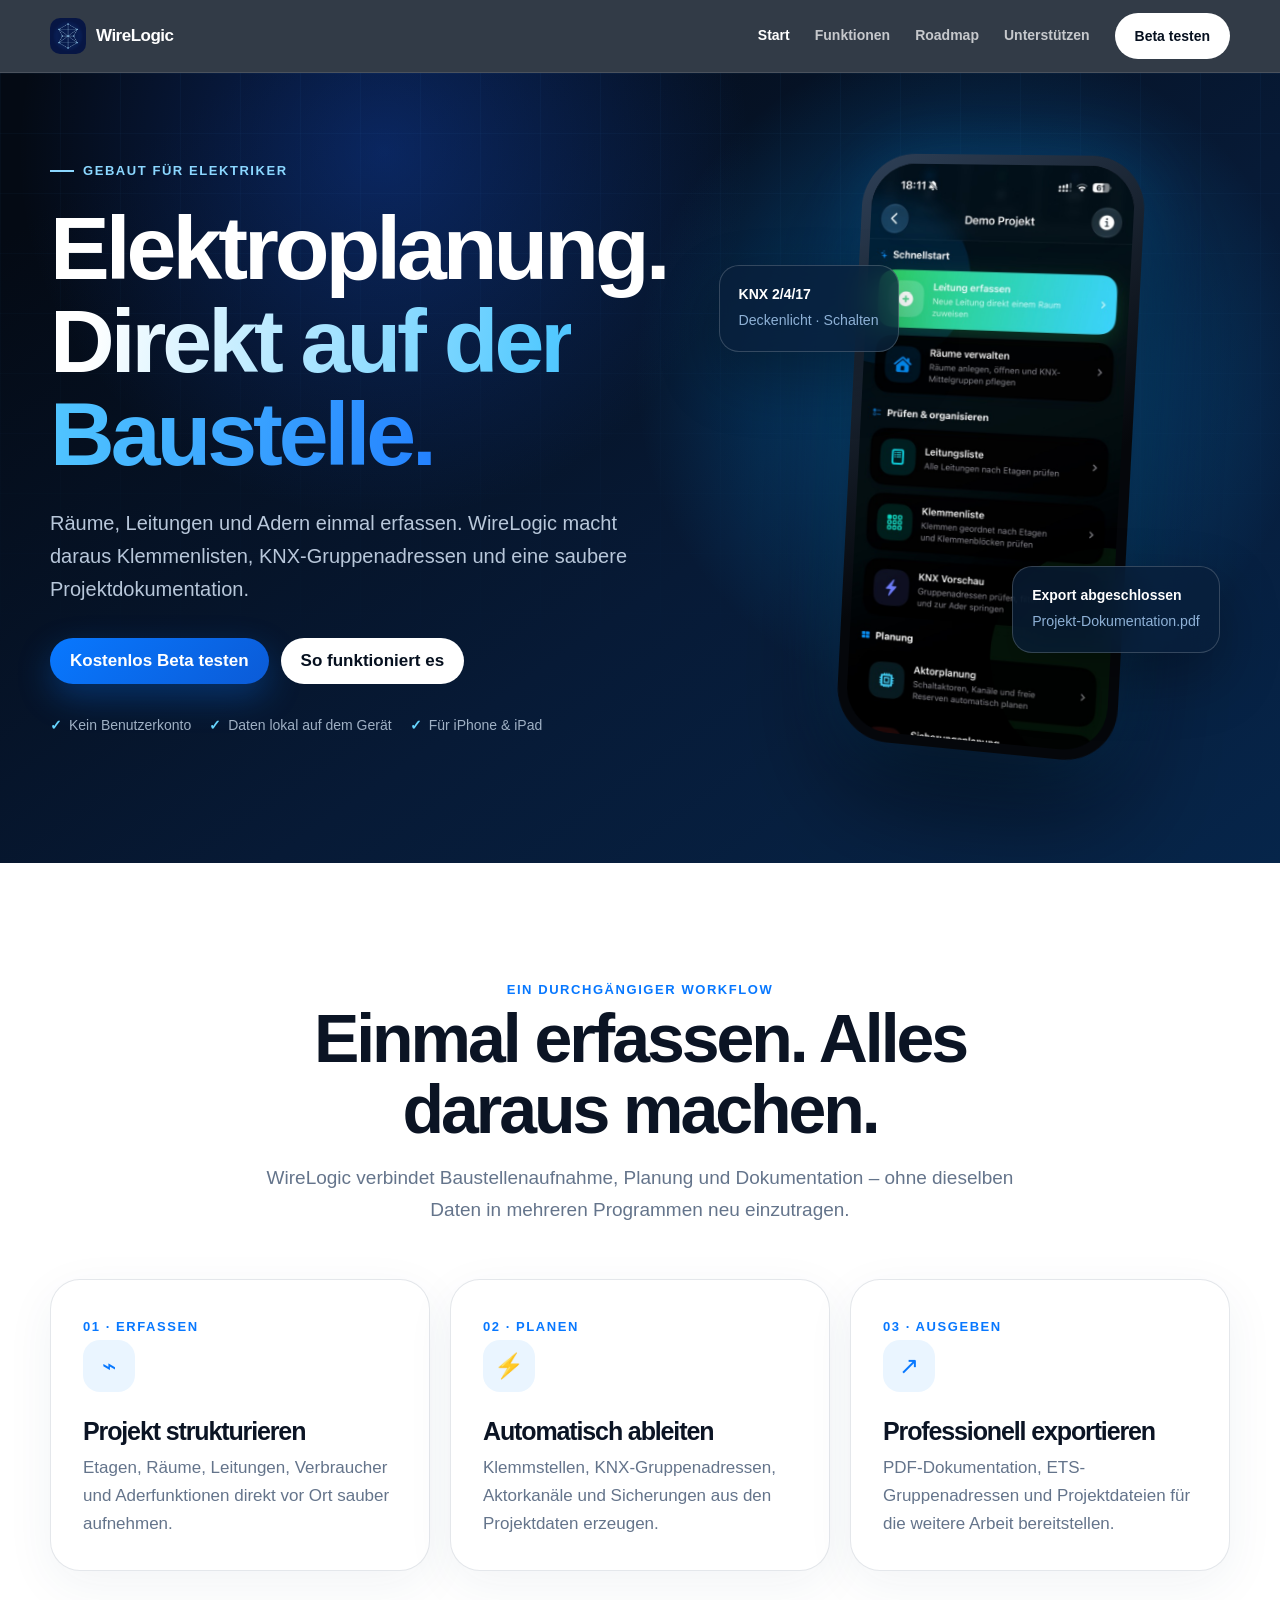
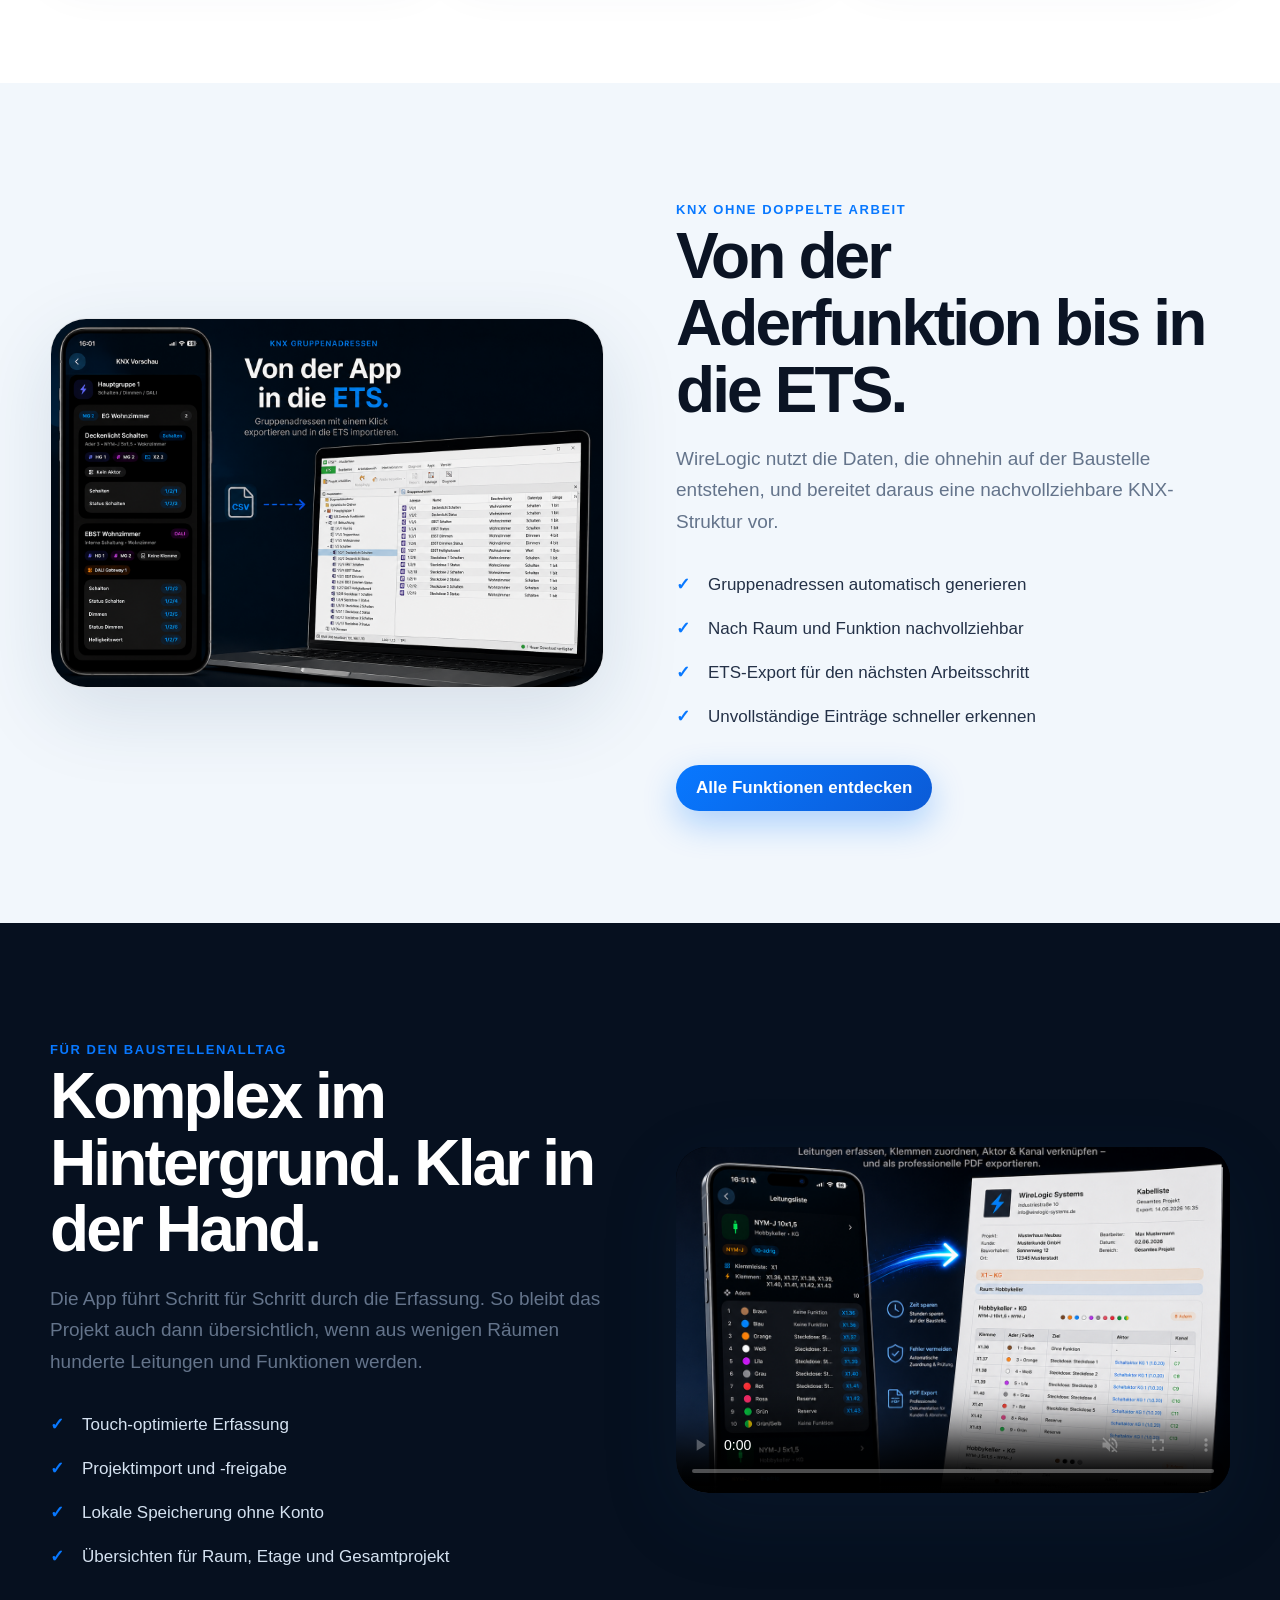
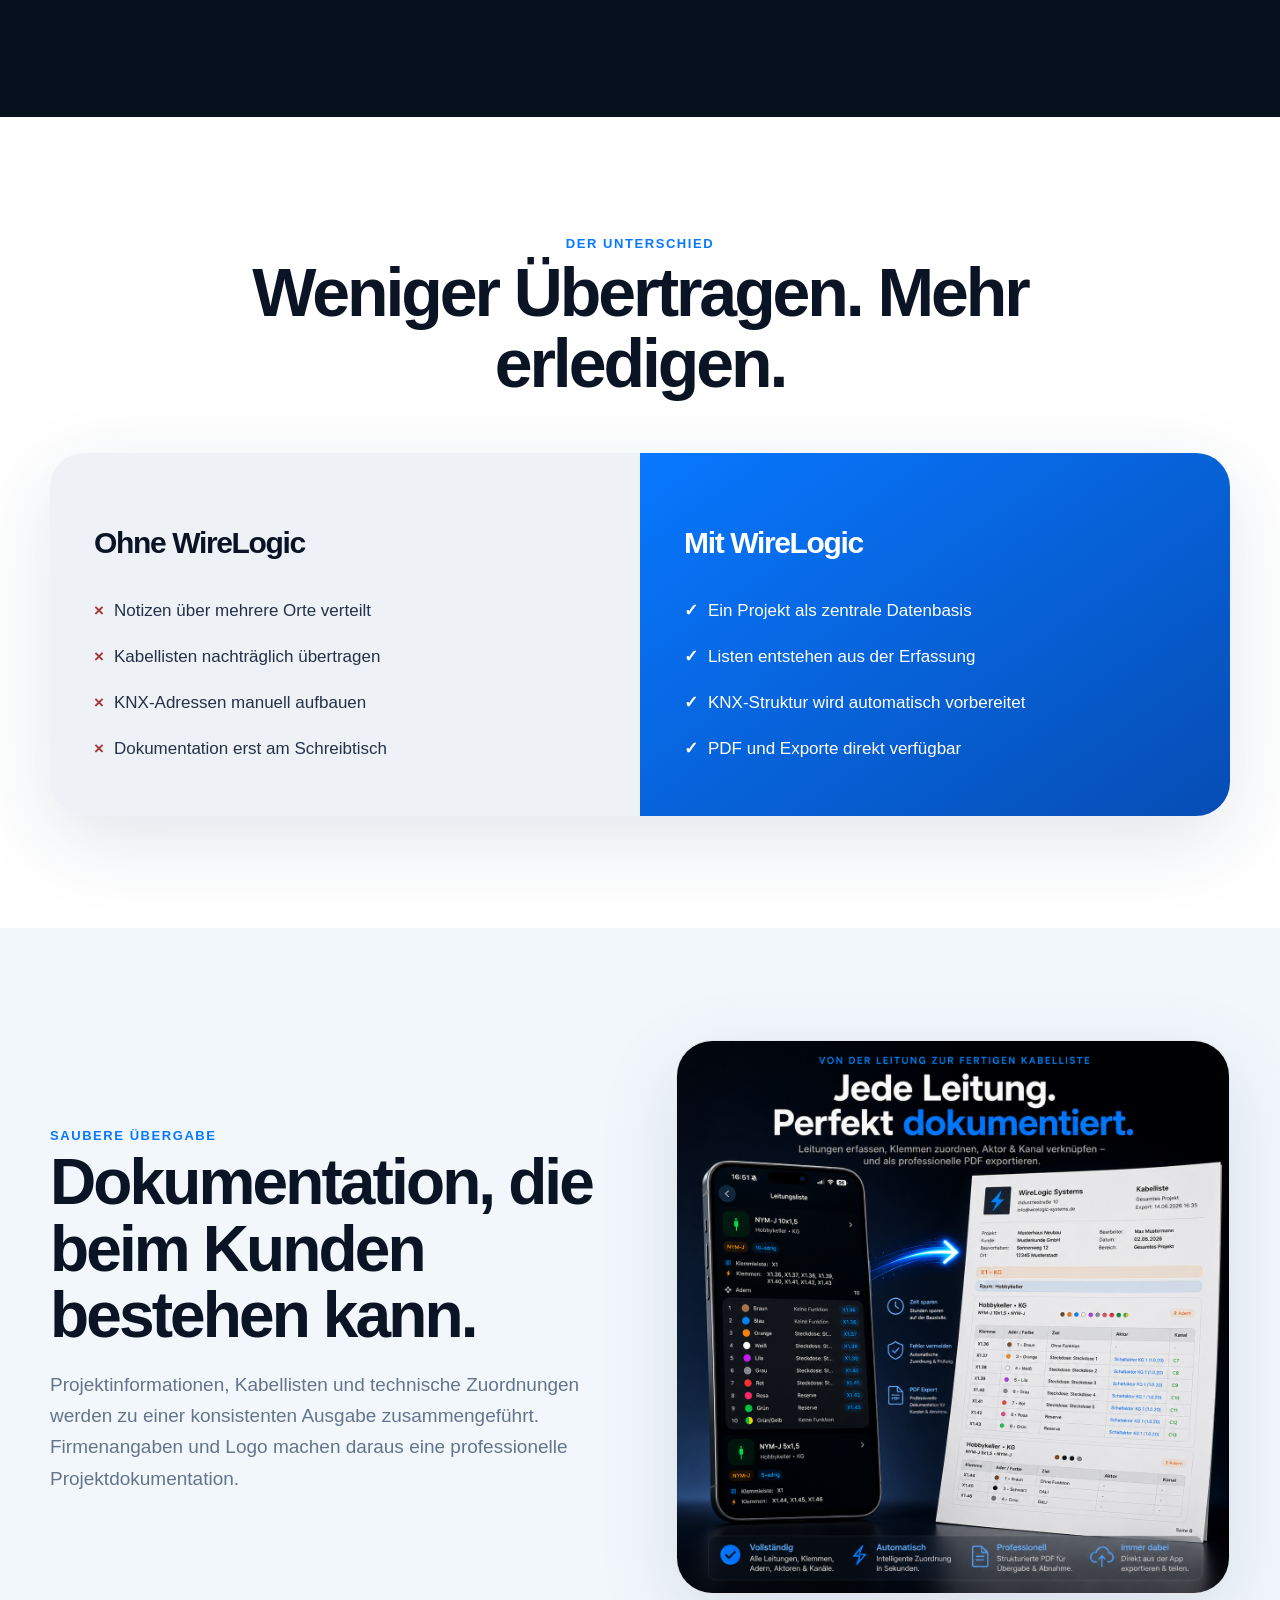
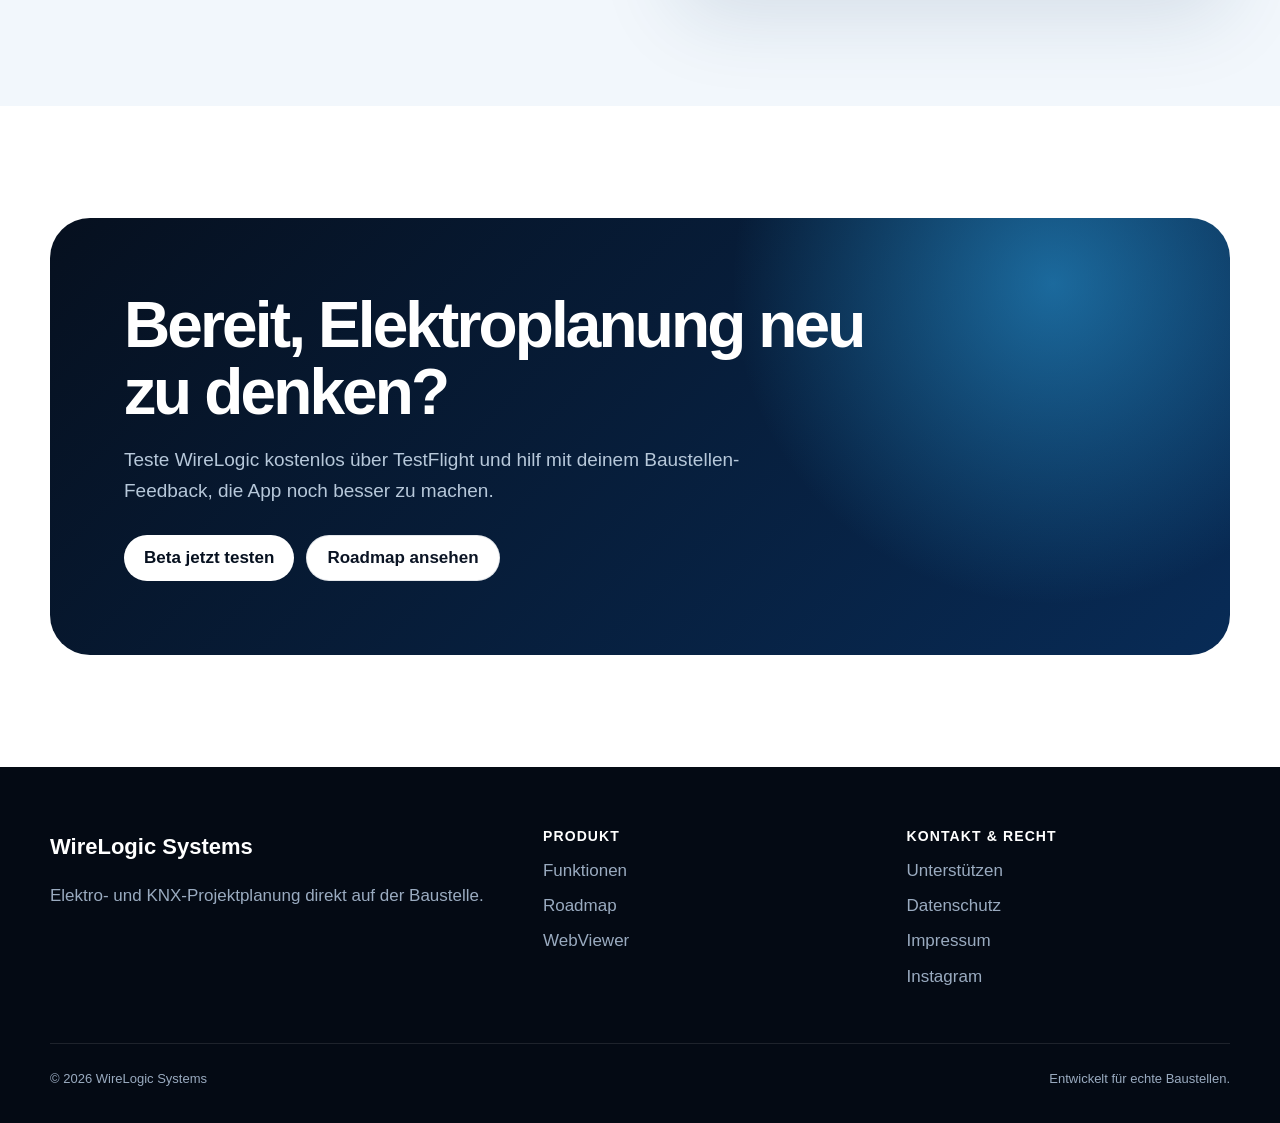
==== commit 9a13c031: "Use authentic app screenshot in hero" ====
--- a/index.html
+++ b/index.html
@@ -59,13 +59,13 @@
         <div class="hero-product" aria-label="Stilisierte Vorschau der WireLogic App">
           <div class="phone">
             <div class="phone-screen">
-              <div class="phone-notch"></div>
-              <div class="screen-title">Projekt Musterhaus</div>
-              <div class="screen-sub">Elektro- &amp; KNX-Planung</div>
-              <div class="screen-card"><strong>24 Räume</strong><small>nach Etagen strukturiert</small><div class="screen-meter"></div></div>
-              <div class="screen-card"><strong>148 Leitungen</strong><small>Kabel, Adern und Funktionen</small></div>
-              <div class="screen-card"><strong>312 KNX-Adressen</strong><small>automatisch vorbereitet</small></div>
-              <div class="screen-card"><strong>PDF bereit</strong><small>Dokumentation exportieren</small></div>
+              <img
+                class="phone-app-screen"
+                src="assets/images/wirelogic-projekt-dashboard.jpg"
+                alt="Echte WireLogic Projektansicht mit Schnellstart, Listen, KNX-Vorschau und Planung"
+                width="588"
+                height="1280"
+              >
             </div>
           </div>
           <div class="float-card card-a"><strong>KNX 2/4/17</strong><small>Deckenlicht · Schalten</small></div>
--- a/assets/css/main.css
+++ b/assets/css/main.css
@@ -117,20 +117,12 @@
   transform: rotateY(-10deg) rotateZ(3deg); animation: float 7s ease-in-out infinite;
 }
 .phone-screen {
-  min-height: 560px; overflow: hidden; border-radius: 45px; padding: 34px 18px;
-  background: linear-gradient(165deg, #f9fbff, #dbeeff); color: var(--ink);
-}
-.phone-notch { width: 86px; height: 22px; margin: -24px auto 28px; border-radius: 20px; background: #05070b; }
-.screen-title { font-size: 25px; font-weight: 800; letter-spacing: -.04em; }
-.screen-sub { color: var(--muted); font-size: 12px; margin-bottom: 18px; }
-.screen-card {
-  margin: 10px 0; padding: 15px; border: 1px solid rgba(8,120,255,.13);
-  border-radius: 18px; background: rgba(255,255,255,.86); box-shadow: 0 8px 20px rgba(35,77,122,.08);
-}
-.screen-card strong { display: block; font-size: 13px; }
-.screen-card small { color: var(--muted); }
-.screen-meter { height: 7px; margin-top: 11px; overflow: hidden; border-radius: 9px; background: #dce8f5; }
-.screen-meter::after { content: ""; display: block; width: 74%; height: 100%; border-radius: inherit; background: linear-gradient(90deg, var(--blue), var(--blue-2)); }
+  position: relative; aspect-ratio: 588 / 1280; overflow: hidden; border-radius: 45px;
+  background: #02070d; color: var(--ink);
+}
+.phone-app-screen {
+  width: 100%; height: 100%; object-fit: cover; object-position: top center;
+}
 .float-card {
   position: absolute; padding: 17px 19px; border: 1px solid rgba(255,255,255,.18);
   border-radius: 20px; background: rgba(9,31,59,.72); box-shadow: 0 25px 60px rgba(0,0,0,.28);
@@ -256,7 +248,6 @@
   .hero-copy > p { font-size: 18px; }
   .hero-product { min-height: 500px; }
   .phone { width: 245px; right: 7%; }
-  .phone-screen { min-height: 475px; }
   .card-a { top: 80px; left: -5px; }
   .card-b { bottom: 25px; right: -4px; }
   .section { padding: 78px 0; }
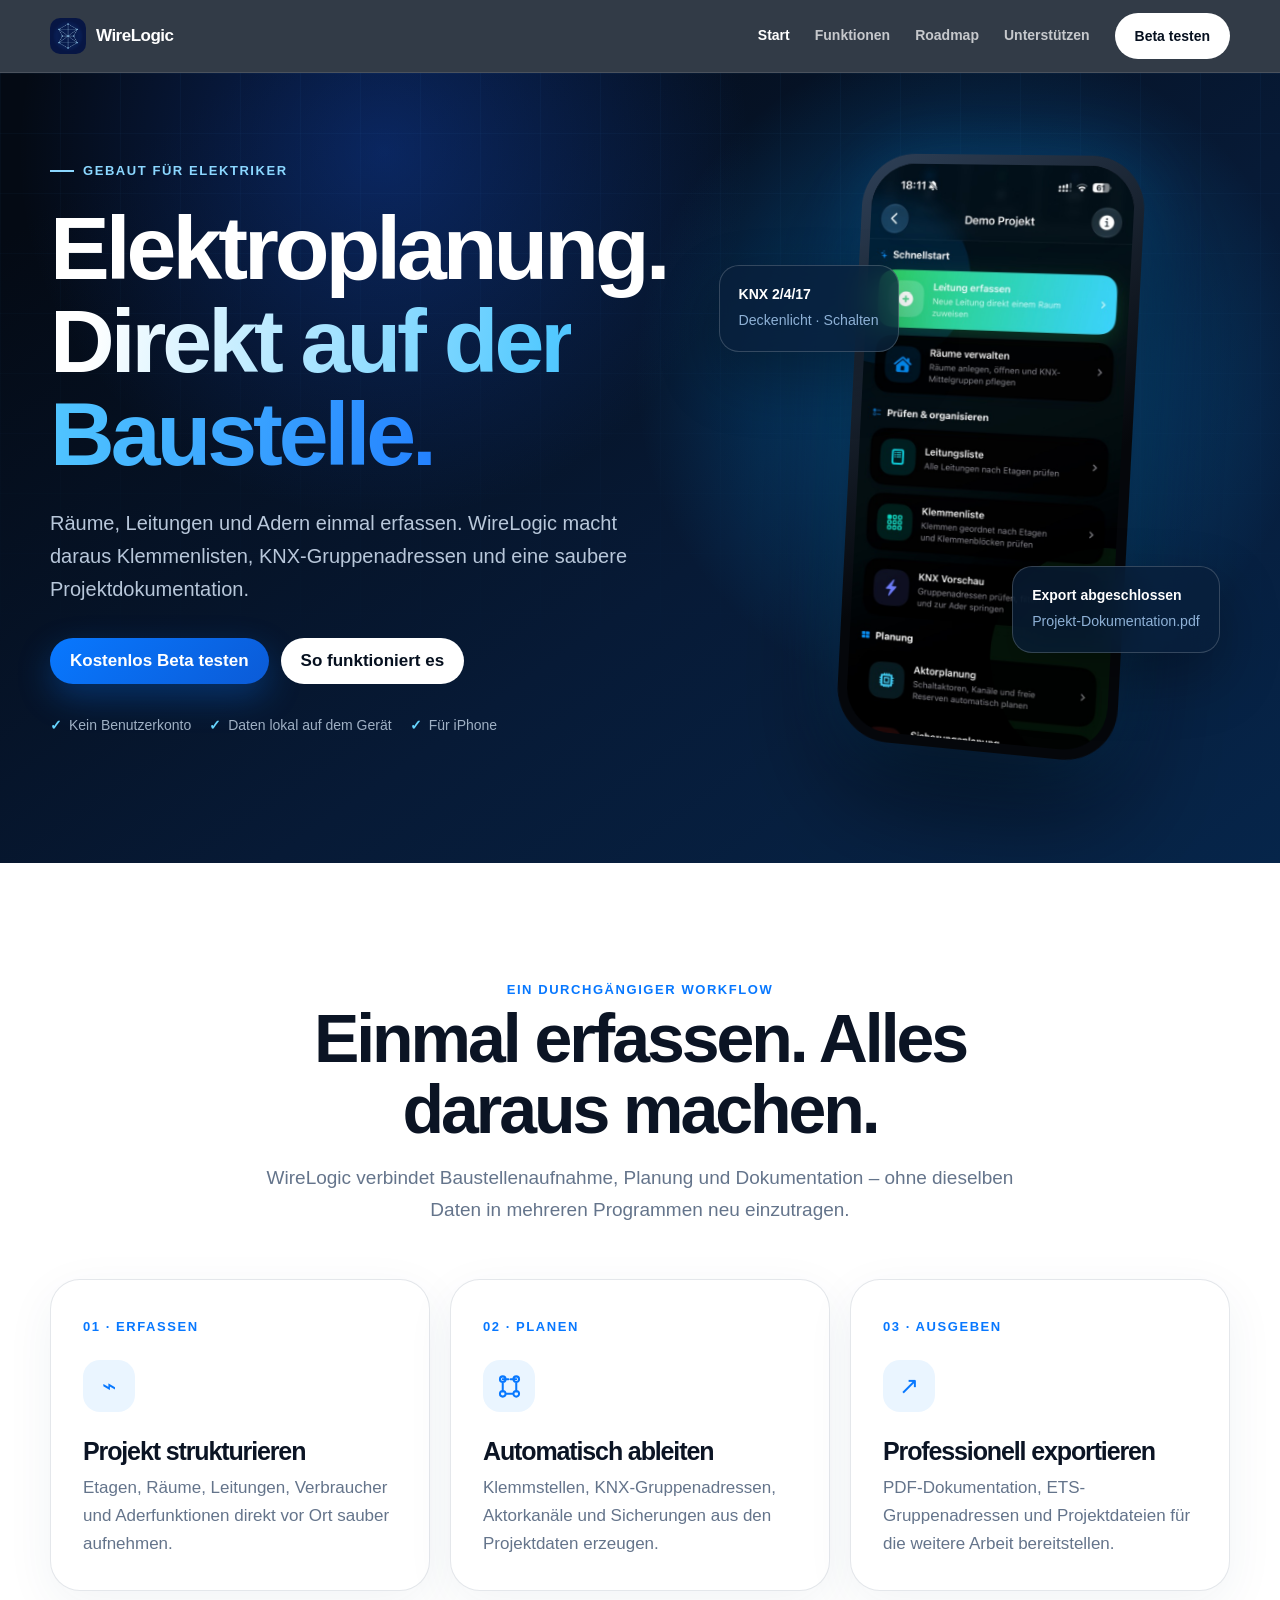
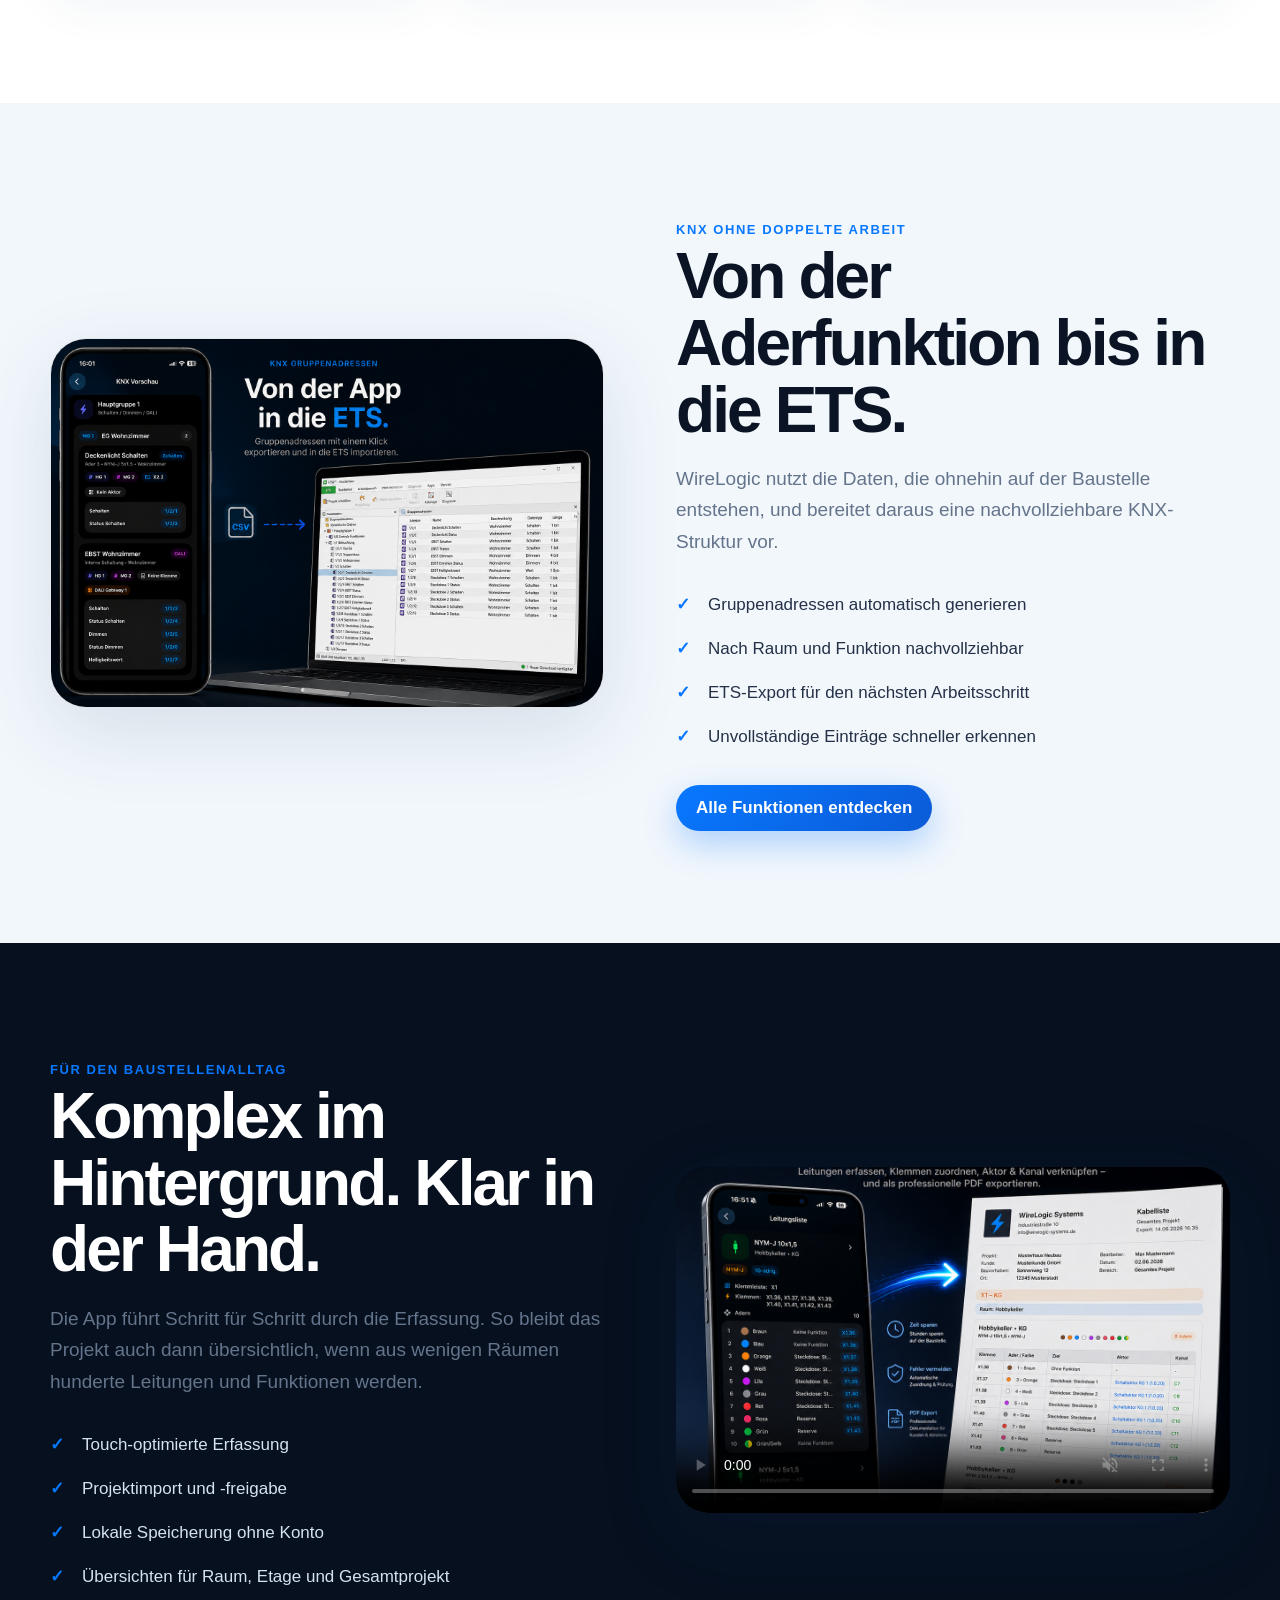
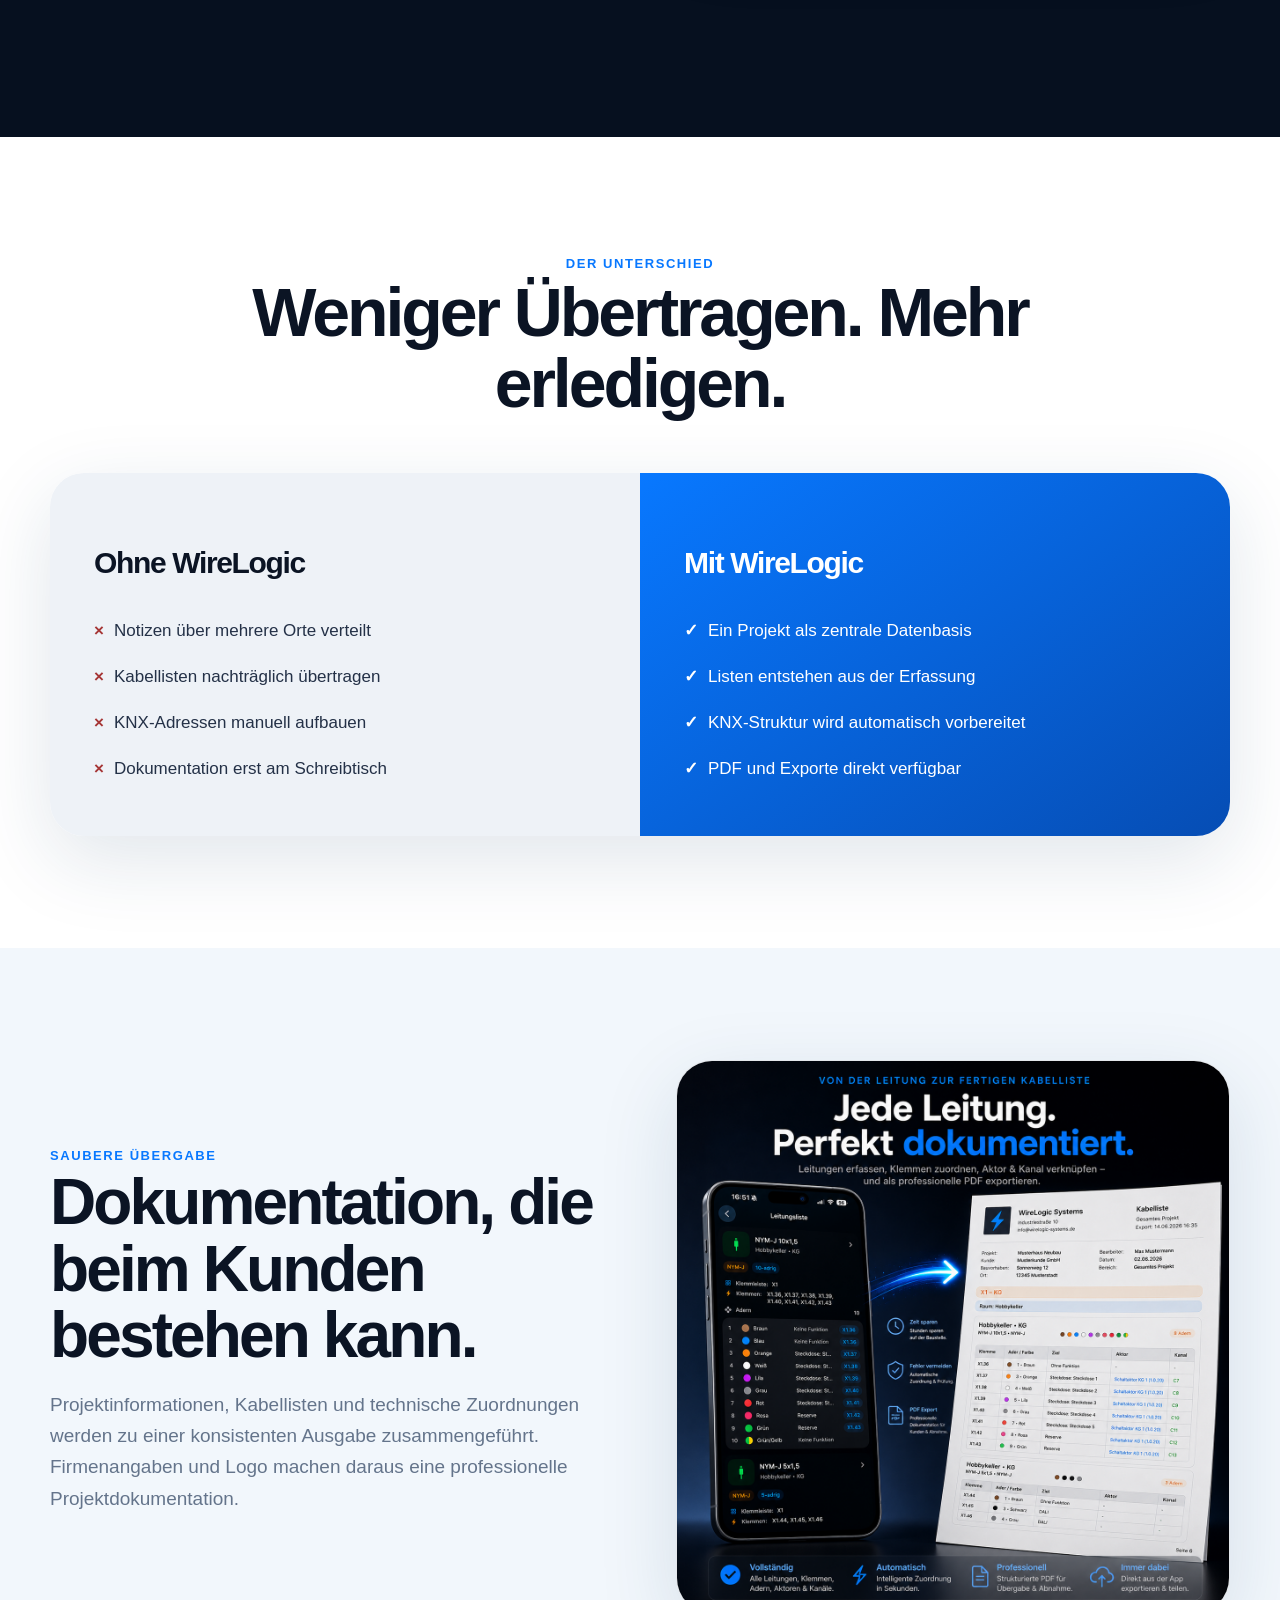
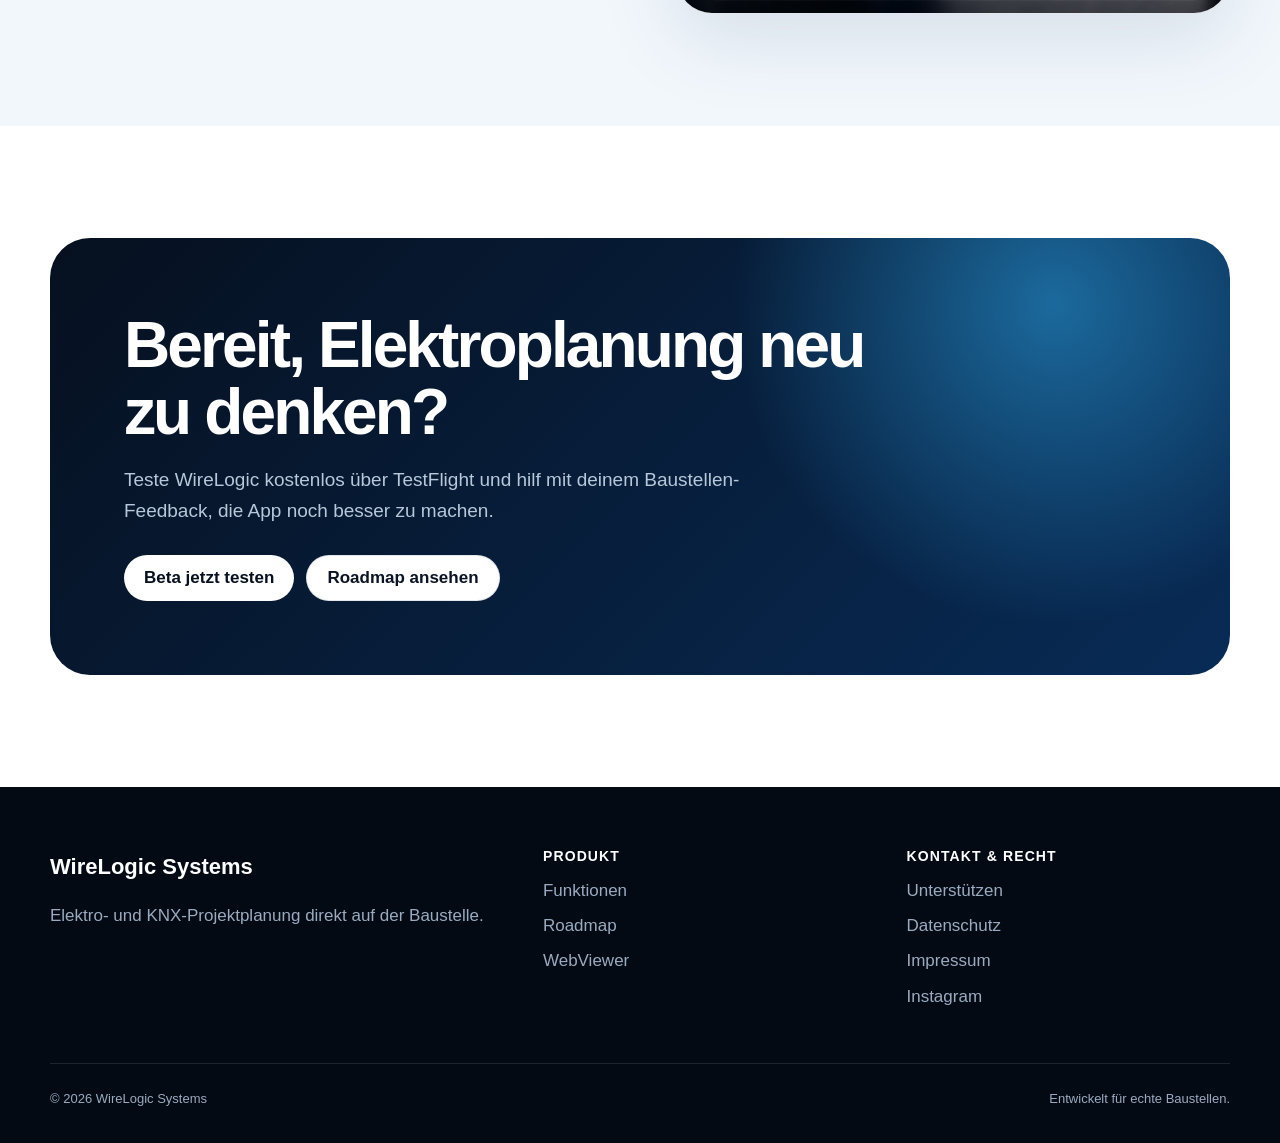
==== commit 06288eed: "Website-Workflow und Plattformhinweis verbessern" ====
--- a/index.html
+++ b/index.html
@@ -54,7 +54,7 @@
             <a class="button button-primary" href="https://testflight.apple.com/join/2BMqs9C9">Kostenlos Beta testen</a>
             <a class="button button-dark" href="#workflow">So funktioniert es</a>
           </div>
-          <div class="trust-row"><span>Kein Benutzerkonto</span><span>Daten lokal auf dem Gerät</span><span>Für iPhone &amp; iPad</span></div>
+          <div class="trust-row"><span>Kein Benutzerkonto</span><span>Daten lokal auf dem Gerät</span><span>Für iPhone</span></div>
         </div>
         <div class="hero-product" aria-label="Stilisierte Vorschau der WireLogic App">
           <div class="phone">
@@ -83,7 +83,7 @@
         </div>
         <div class="grid-3">
           <article class="feature-card reveal"><span class="step-num">01 · ERFASSEN</span><div class="feature-icon">⌁</div><h3>Projekt strukturieren</h3><p>Etagen, Räume, Leitungen, Verbraucher und Aderfunktionen direkt vor Ort sauber aufnehmen.</p></article>
-          <article class="feature-card reveal"><span class="step-num">02 · PLANEN</span><div class="feature-icon">⚡</div><h3>Automatisch ableiten</h3><p>Klemmstellen, KNX-Gruppenadressen, Aktorkanäle und Sicherungen aus den Projektdaten erzeugen.</p></article>
+          <article class="feature-card reveal"><span class="step-num">02 · PLANEN</span><div class="feature-icon"><svg viewBox="0 0 24 24" aria-hidden="true"><path d="M6 5.5h5m2 0h5M8.5 5.5A2.5 2.5 0 1 1 3.5 5.5a2.5 2.5 0 0 1 5 0Zm12 0A2.5 2.5 0 1 1 15.5 5.5a2.5 2.5 0 0 1 5 0ZM6 8v8.5m12-8.5v8.5M8.5 18.5h7M15.5 18.5a2.5 2.5 0 1 0 5 0 2.5 2.5 0 0 0-5 0Zm-12 0a2.5 2.5 0 1 0 5 0 2.5 2.5 0 0 0-5 0Z"/></svg></div><h3>Automatisch ableiten</h3><p>Klemmstellen, KNX-Gruppenadressen, Aktorkanäle und Sicherungen aus den Projektdaten erzeugen.</p></article>
           <article class="feature-card reveal"><span class="step-num">03 · AUSGEBEN</span><div class="feature-icon">↗</div><h3>Professionell exportieren</h3><p>PDF-Dokumentation, ETS-Gruppenadressen und Projektdateien für die weitere Arbeit bereitstellen.</p></article>
         </div>
       </div>
--- a/assets/css/main.css
+++ b/assets/css/main.css
@@ -154,6 +154,11 @@
 .feature-icon {
   display: grid; place-items: center; width: 52px; height: 52px; margin-bottom: 26px;
   border-radius: 17px; color: #0878ff; background: #eaf5ff; font-size: 24px;
+}
+.step-num + .feature-icon { margin-top: 20px; }
+.feature-icon svg {
+  width: 27px; height: 27px; fill: none; stroke: currentColor; stroke-width: 1.8;
+  stroke-linecap: round; stroke-linejoin: round;
 }
 .feature-card h3, .content-card h3 { margin: 0 0 10px; font-size: 25px; }
 .feature-card p, .content-card p { margin: 0; color: var(--muted); }
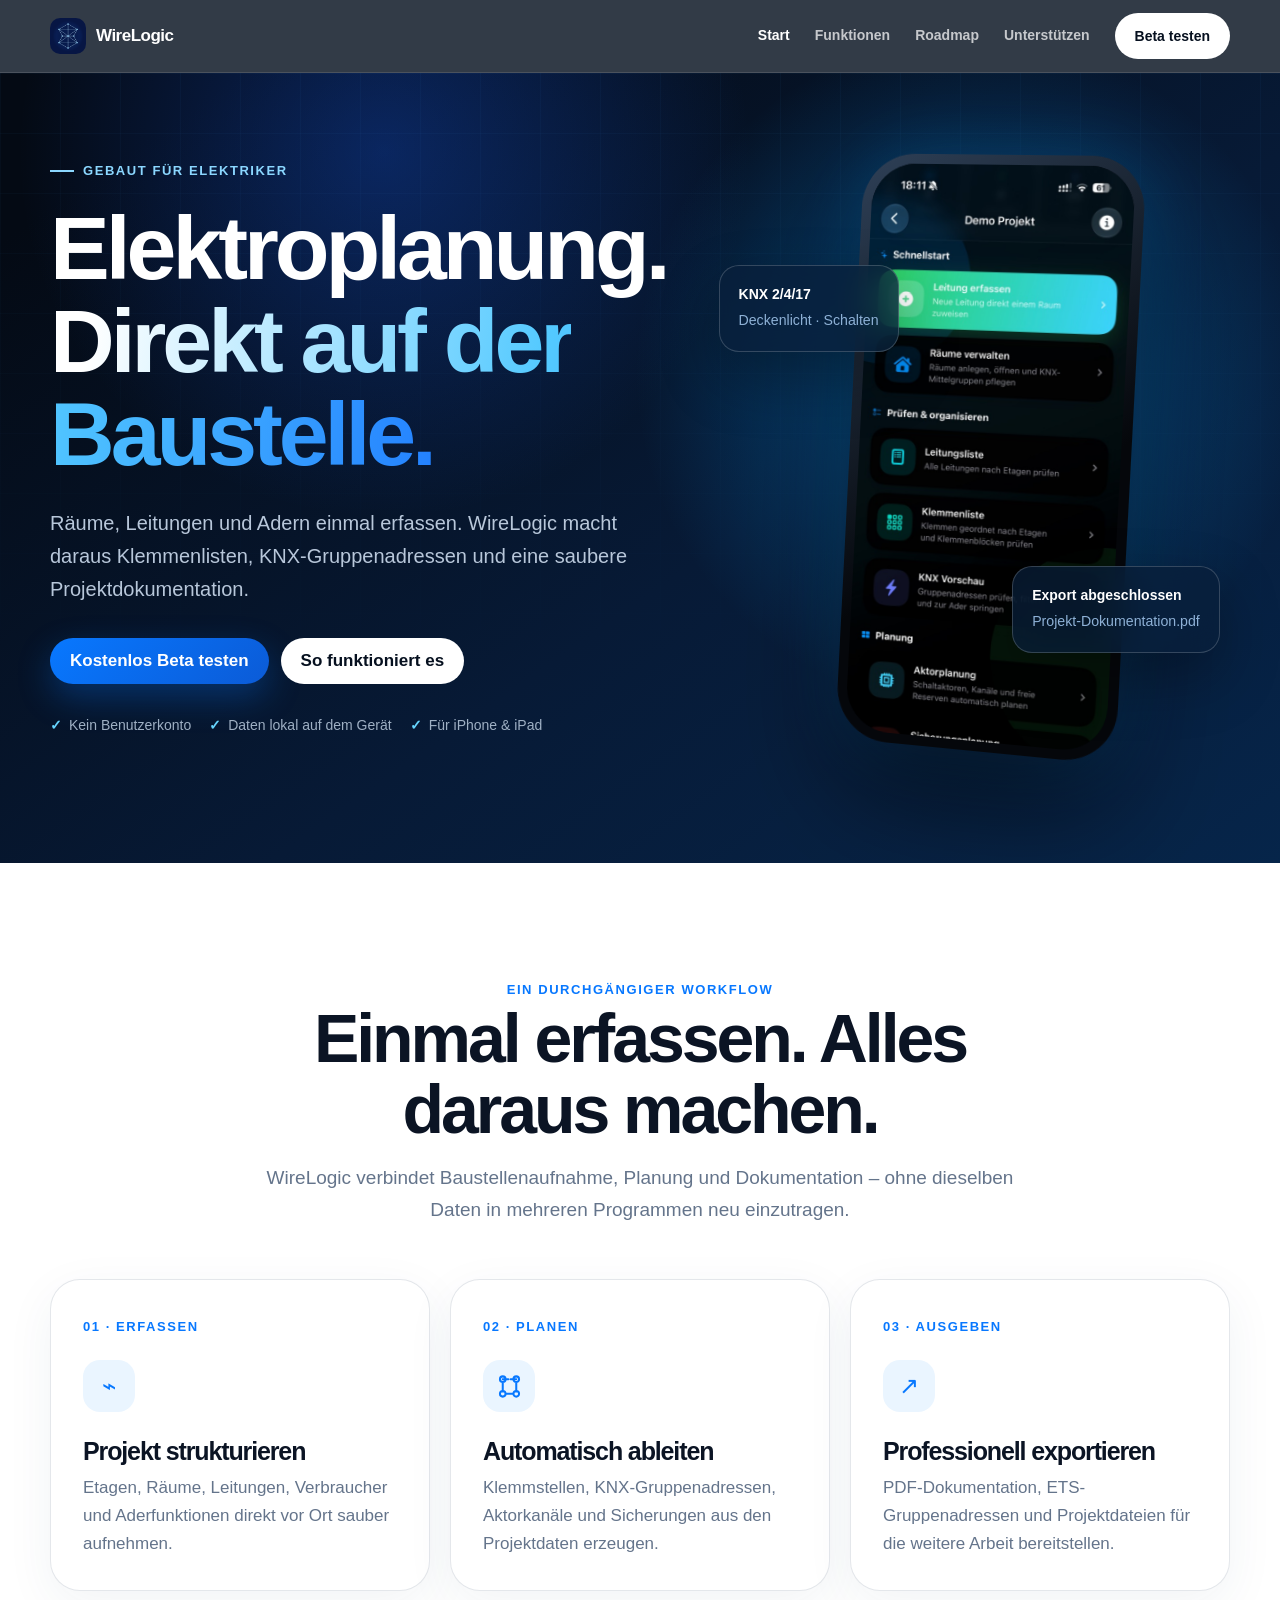
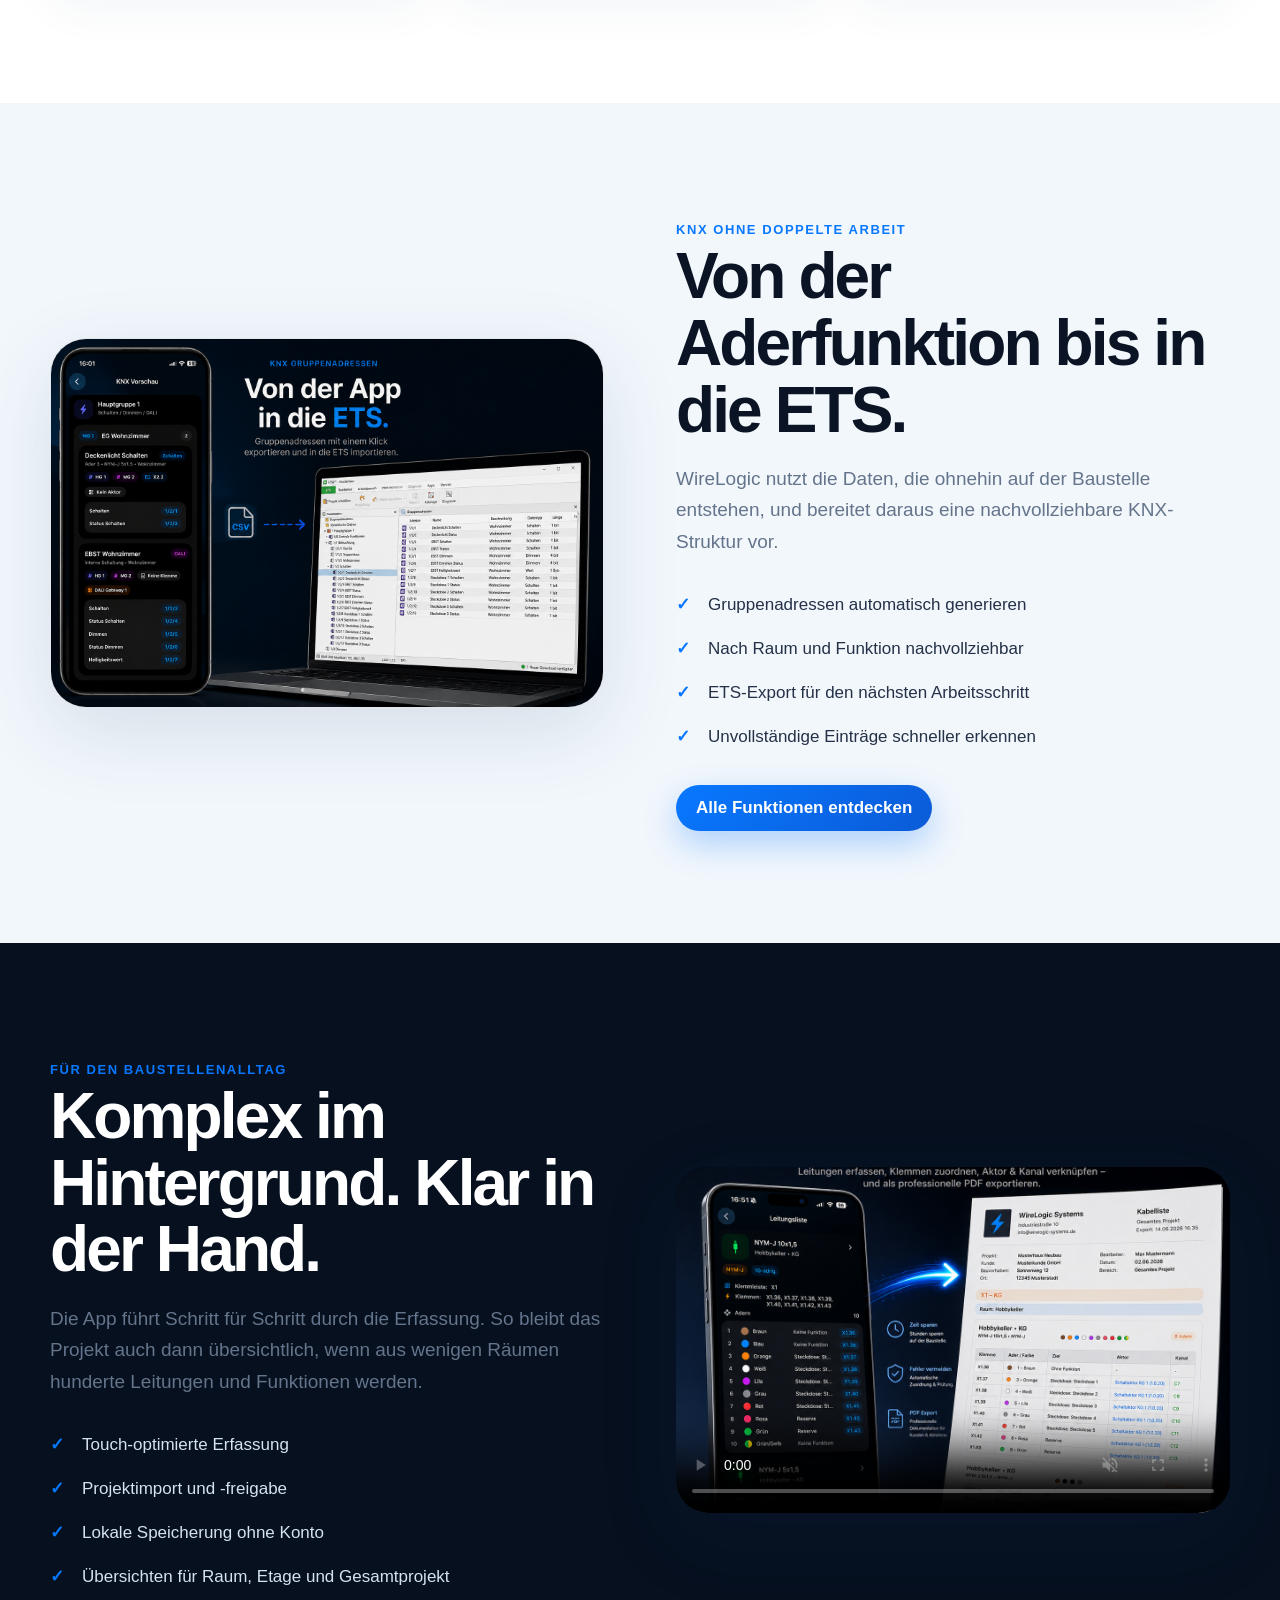
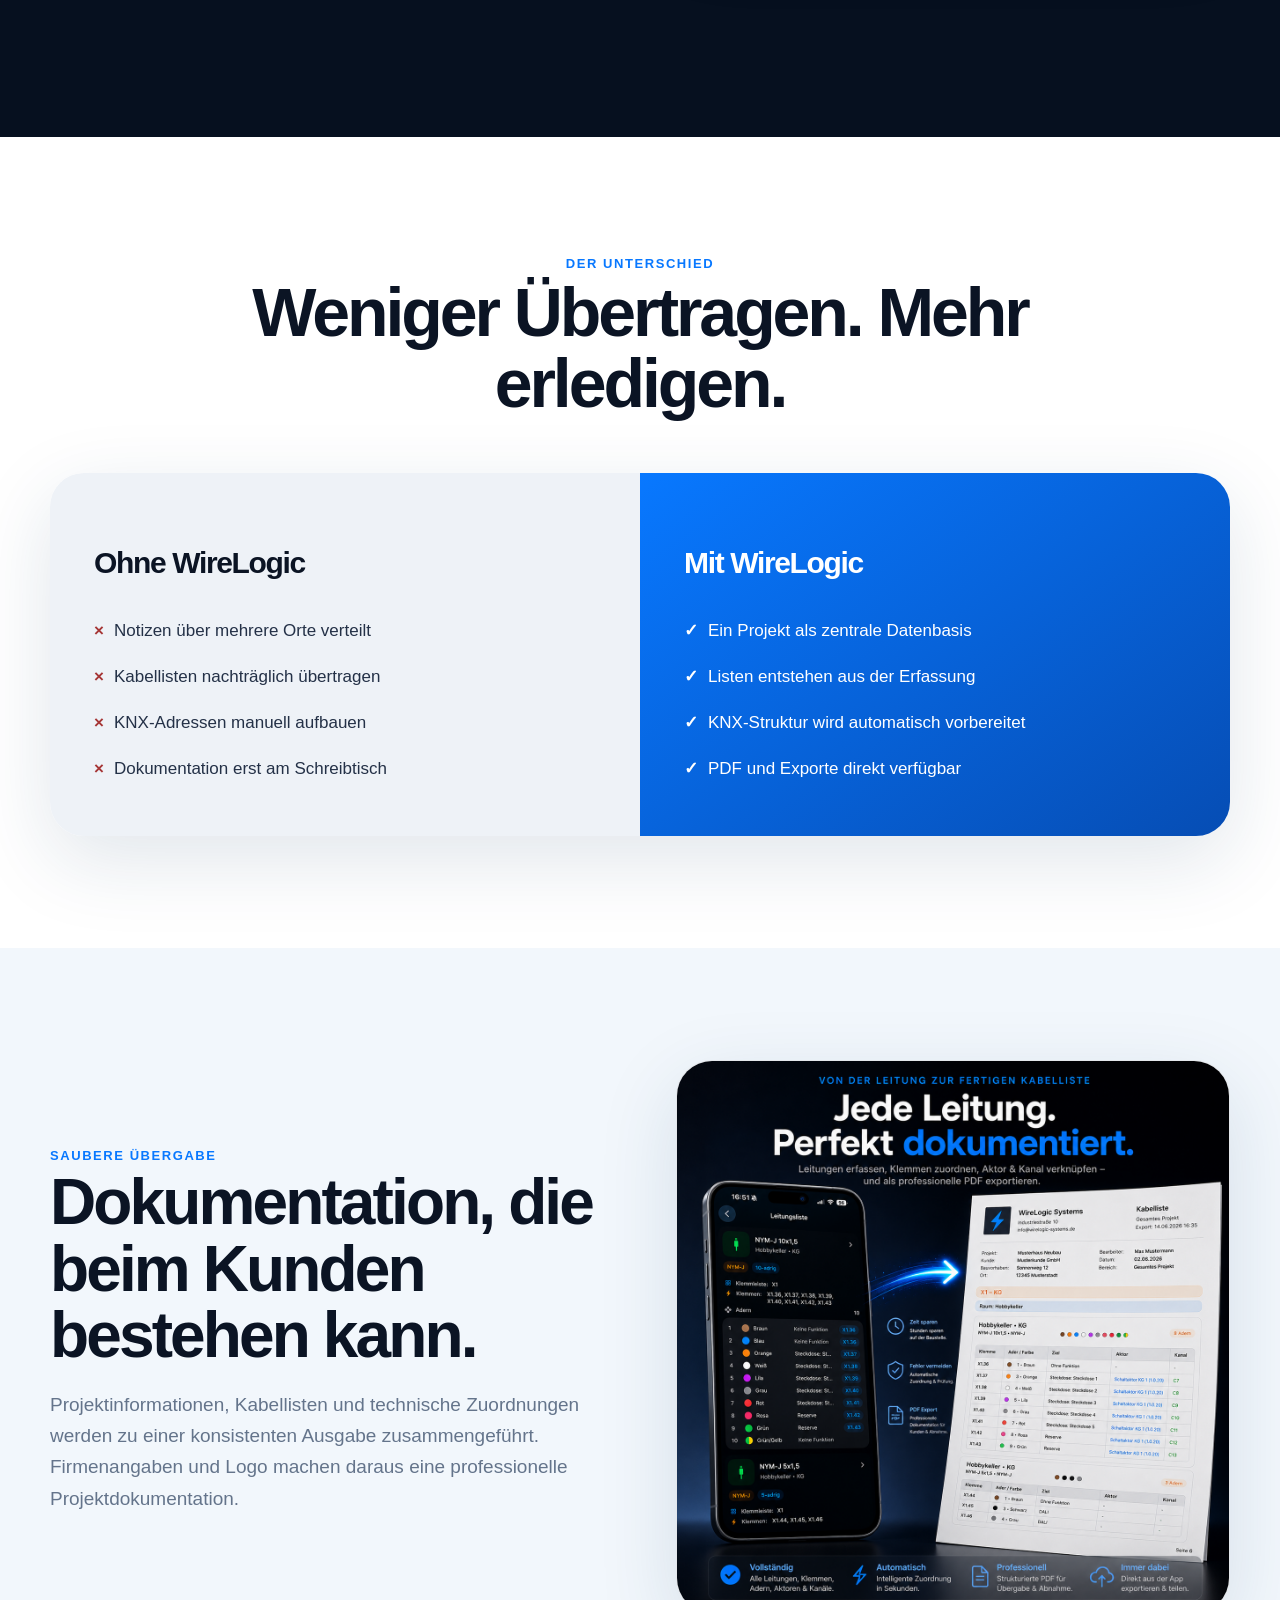
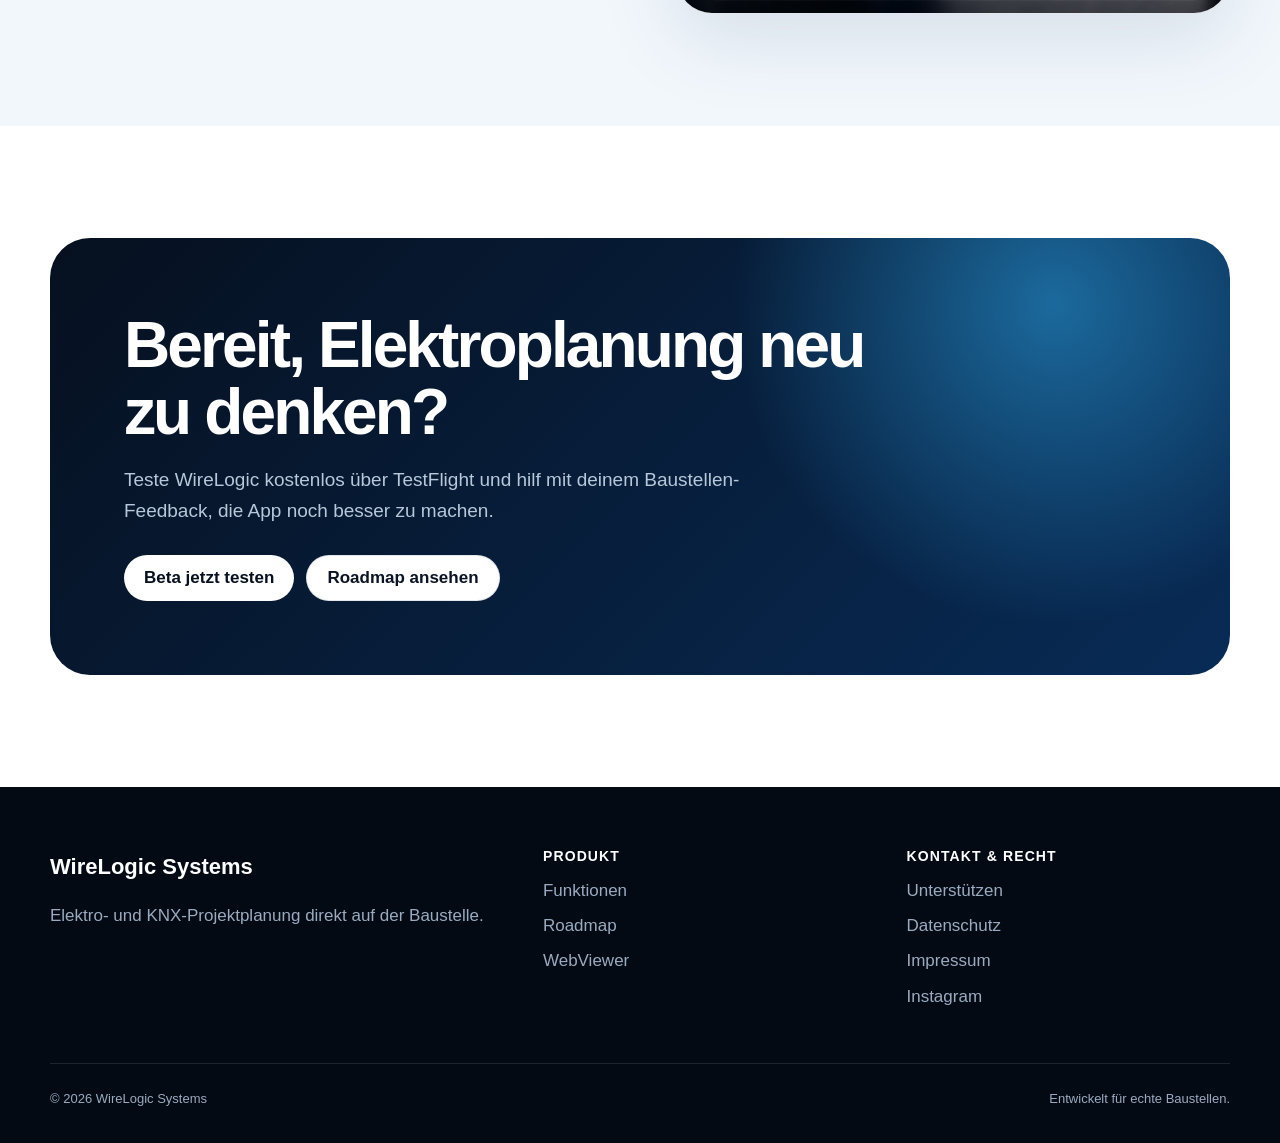
==== commit f9ac1314: "Add iPad support to landing page" ====
--- a/index.html
+++ b/index.html
@@ -54,7 +54,7 @@
             <a class="button button-primary" href="https://testflight.apple.com/join/2BMqs9C9">Kostenlos Beta testen</a>
             <a class="button button-dark" href="#workflow">So funktioniert es</a>
           </div>
-          <div class="trust-row"><span>Kein Benutzerkonto</span><span>Daten lokal auf dem Gerät</span><span>Für iPhone</span></div>
+          <div class="trust-row"><span>Kein Benutzerkonto</span><span>Daten lokal auf dem Gerät</span><span>Für iPhone &amp; iPad</span></div>
         </div>
         <div class="hero-product" aria-label="Stilisierte Vorschau der WireLogic App">
           <div class="phone">
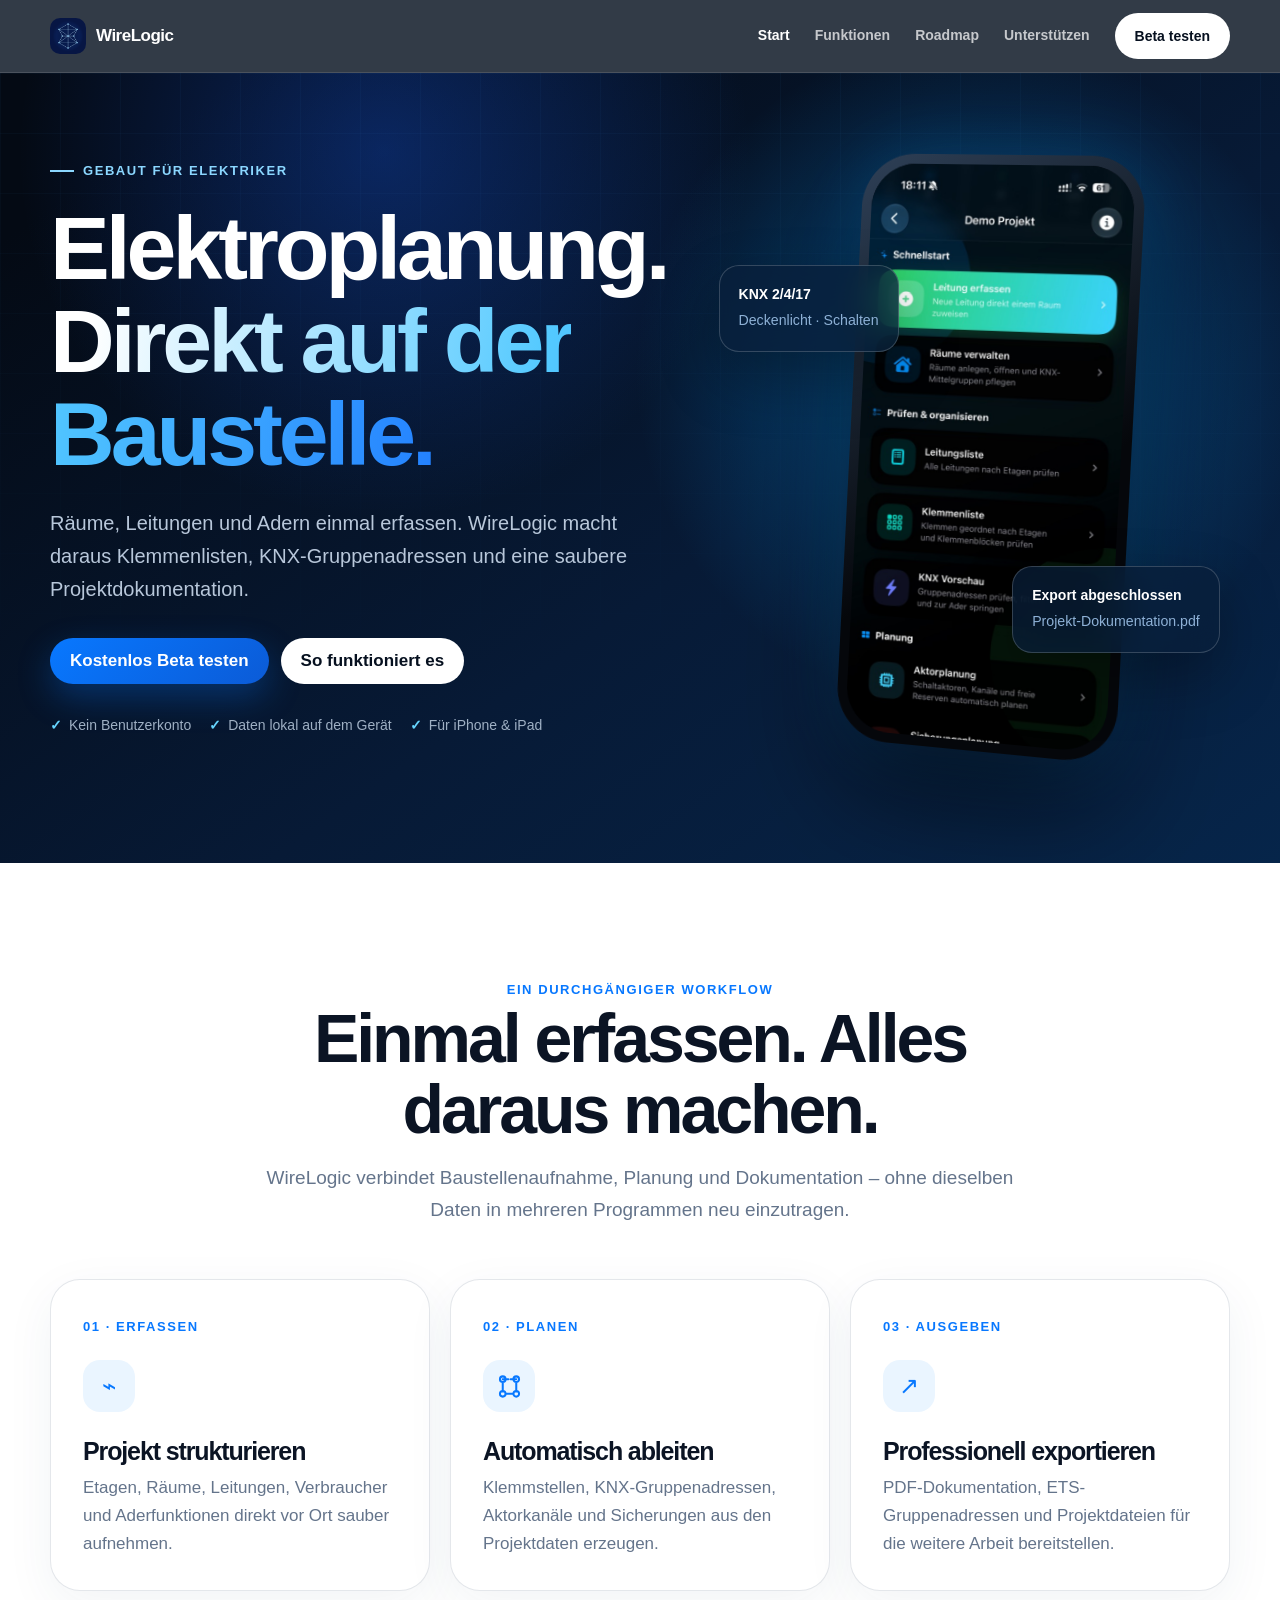
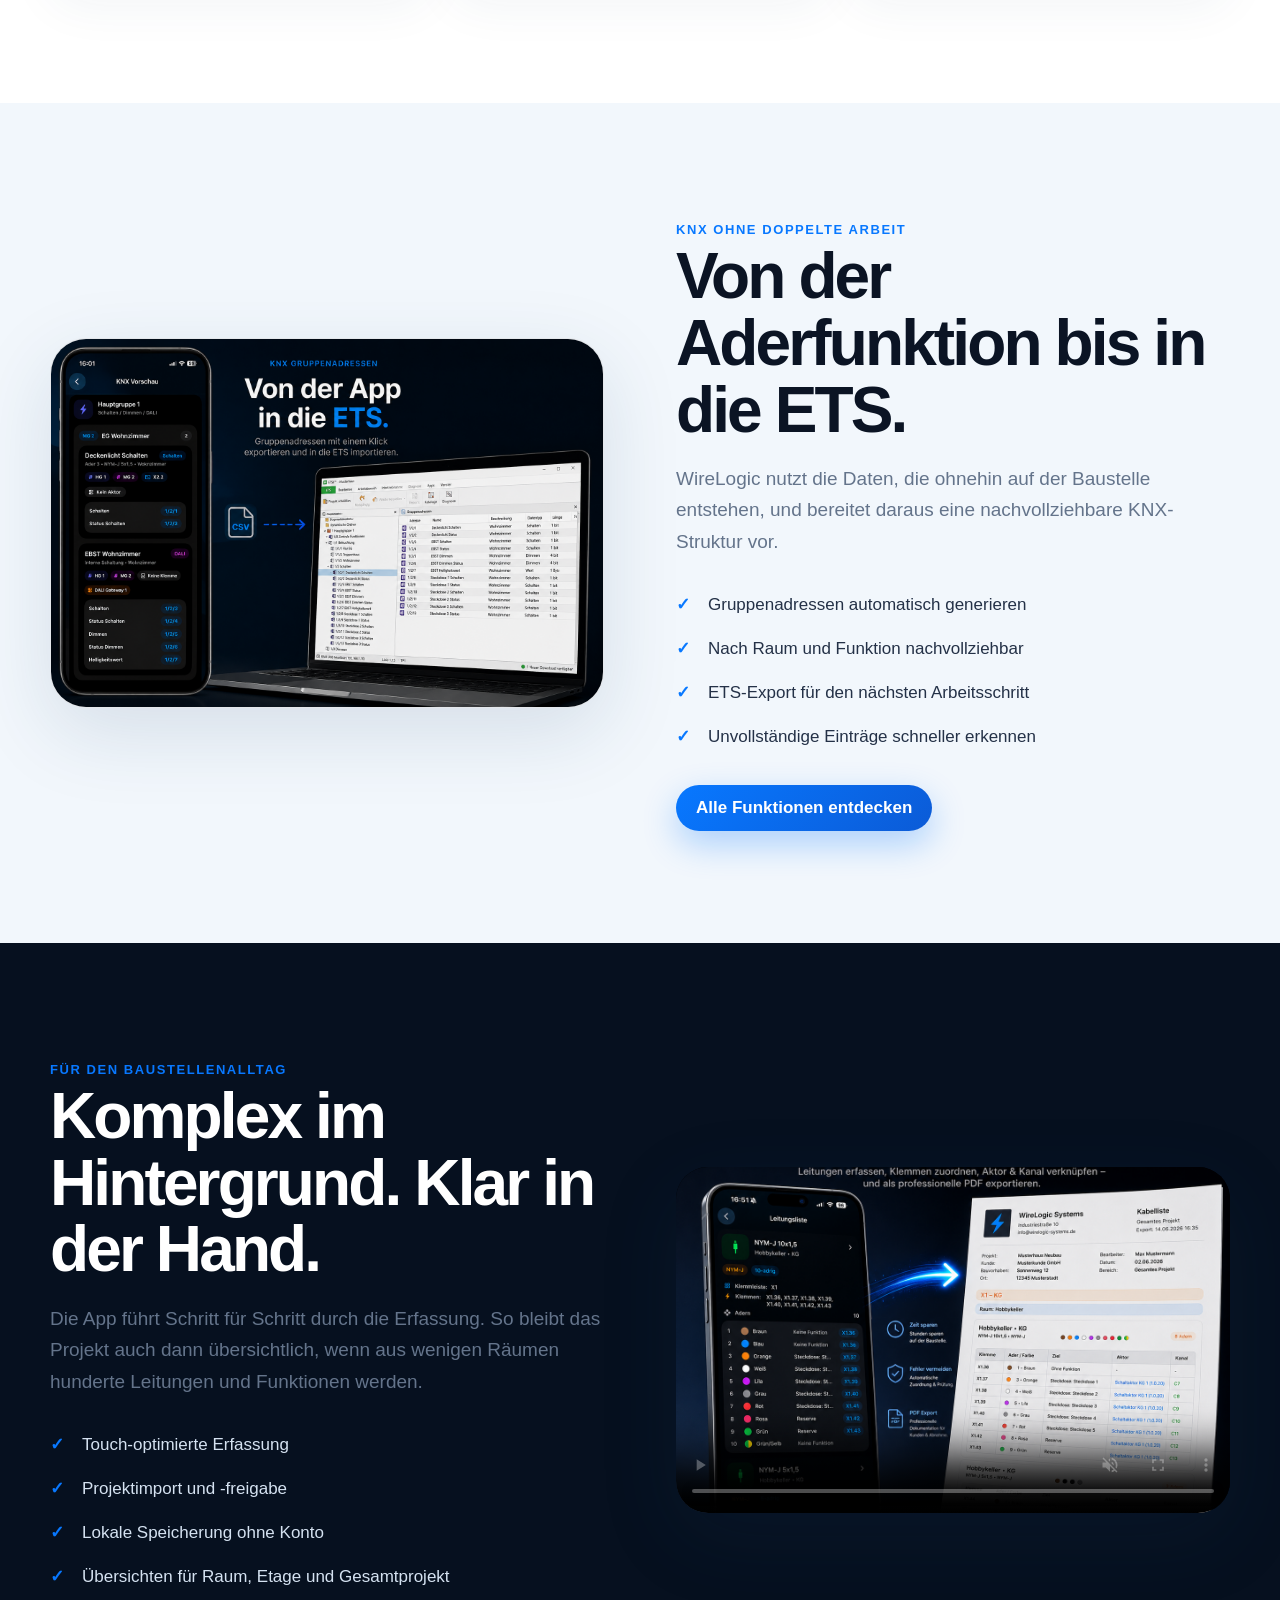
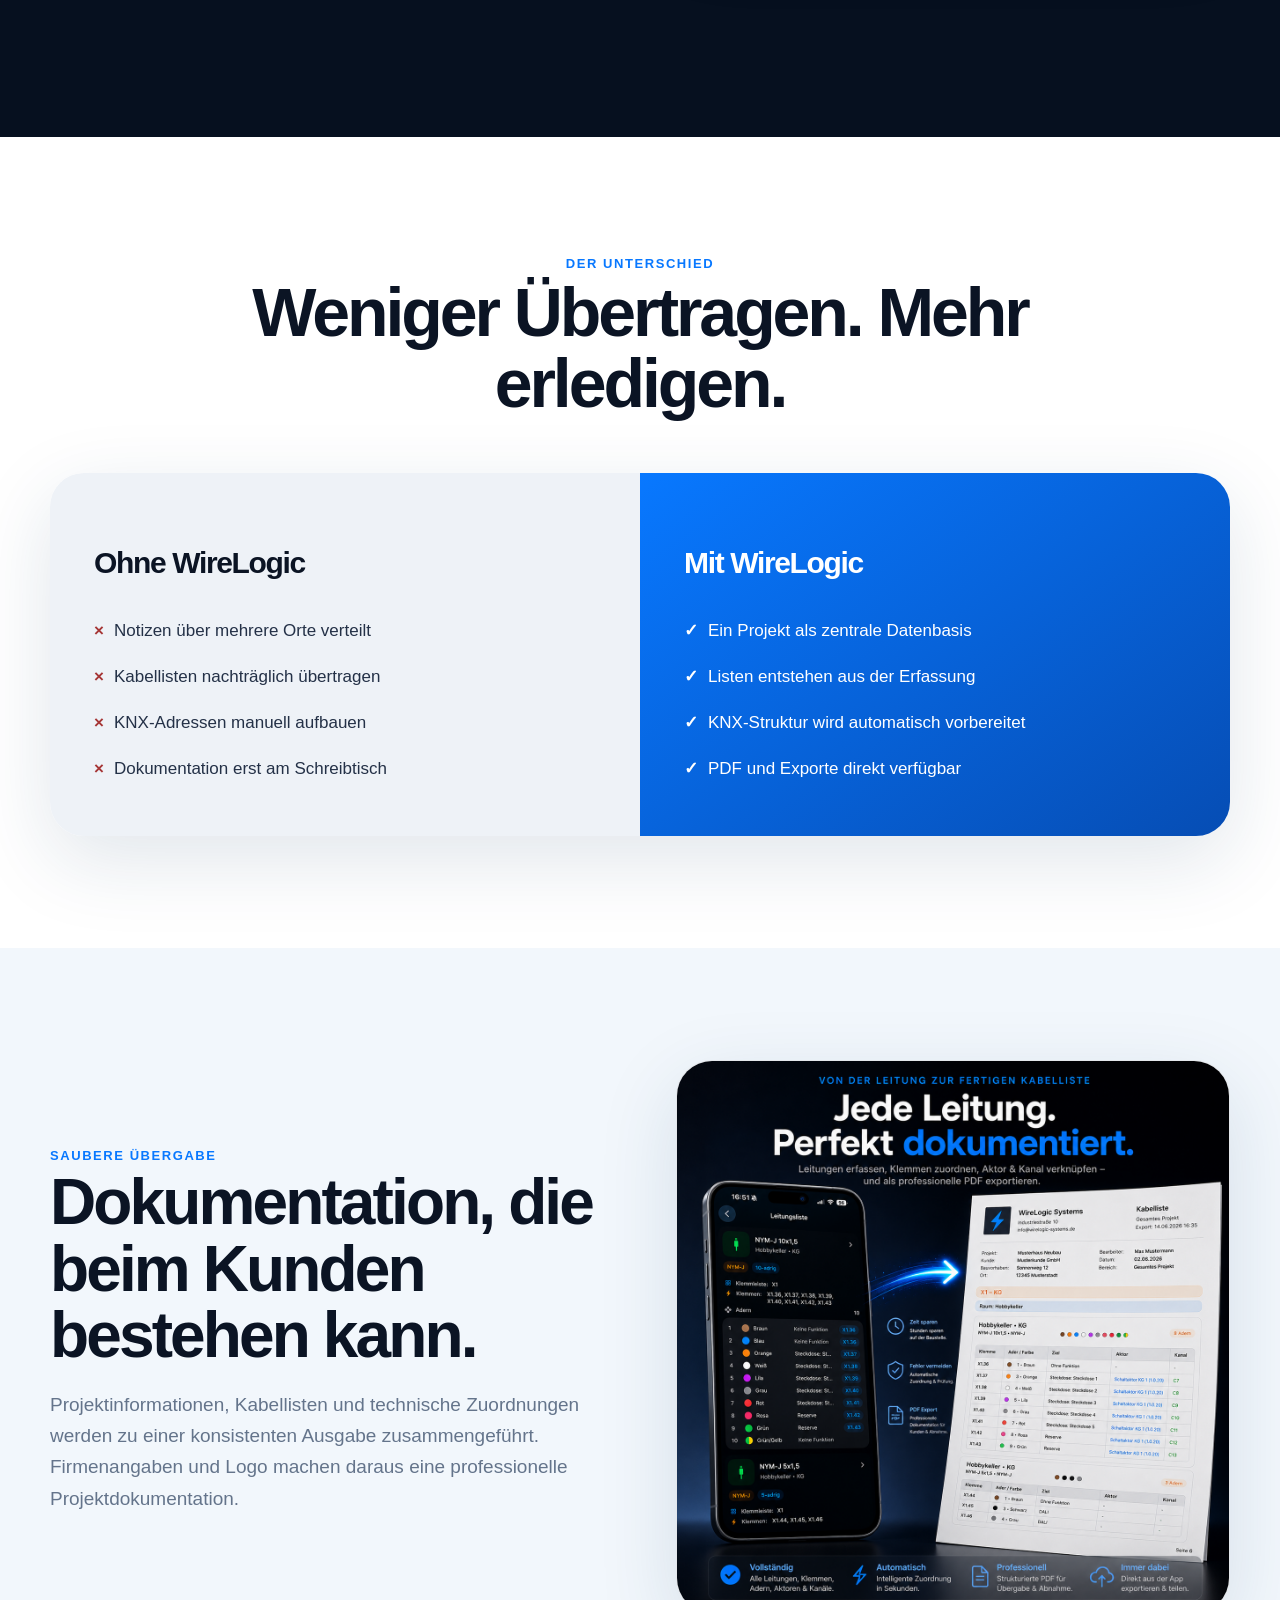
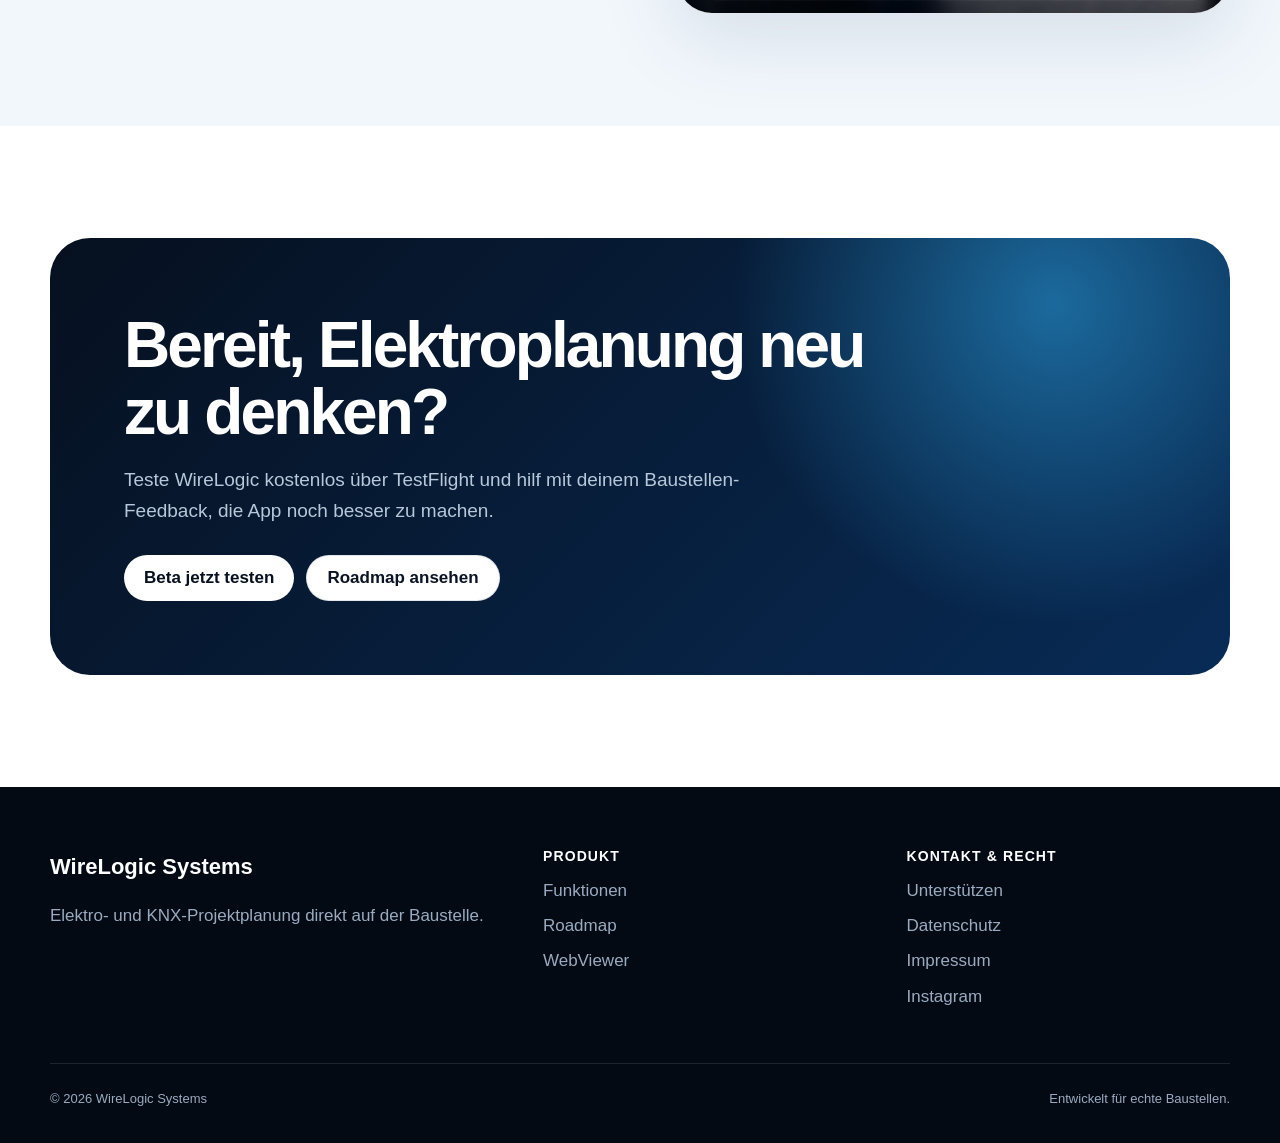
==== commit e814fdca: "Social-Vorschaubild auf ETS-Export aktualisieren" ====
--- a/index.html
+++ b/index.html
@@ -16,13 +16,13 @@
   <meta property="og:title" content="WireLogic – Elektroplanung direkt auf der Baustelle">
   <meta property="og:description" content="Einmal erfassen. Automatisch planen, dokumentieren und exportieren.">
   <meta property="og:url" content="https://wirelogicsystems.de/">
-  <meta property="og:image" content="https://wirelogicsystems.de/assets/images/wirelogic-preview.png">
-  <meta property="og:image:width" content="1200">
-  <meta property="og:image:height" content="630">
+  <meta property="og:image" content="https://wirelogicsystems.de/assets/images/wirelogic-ets-export.png">
+  <meta property="og:image:width" content="1536">
+  <meta property="og:image:height" content="1024">
   <meta name="twitter:card" content="summary_large_image">
   <meta name="twitter:title" content="WireLogic – Elektroplanung neu gedacht">
   <meta name="twitter:description" content="Für Elektriker, KNX-Planer und echte Baustellen.">
-  <meta name="twitter:image" content="https://wirelogicsystems.de/assets/images/wirelogic-preview.png">
+  <meta name="twitter:image" content="https://wirelogicsystems.de/assets/images/wirelogic-ets-export.png">
   <script type="application/ld+json">
   {"@context":"https://schema.org","@type":"SoftwareApplication","name":"WireLogic","applicationCategory":"BusinessApplication","operatingSystem":"iOS","url":"https://wirelogicsystems.de/","description":"Elektro- und KNX-Projektplanung für Elektriker direkt auf der Baustelle.","offers":{"@type":"Offer","price":"0","priceCurrency":"EUR","description":"Kostenlose TestFlight-Beta"}}
   </script>
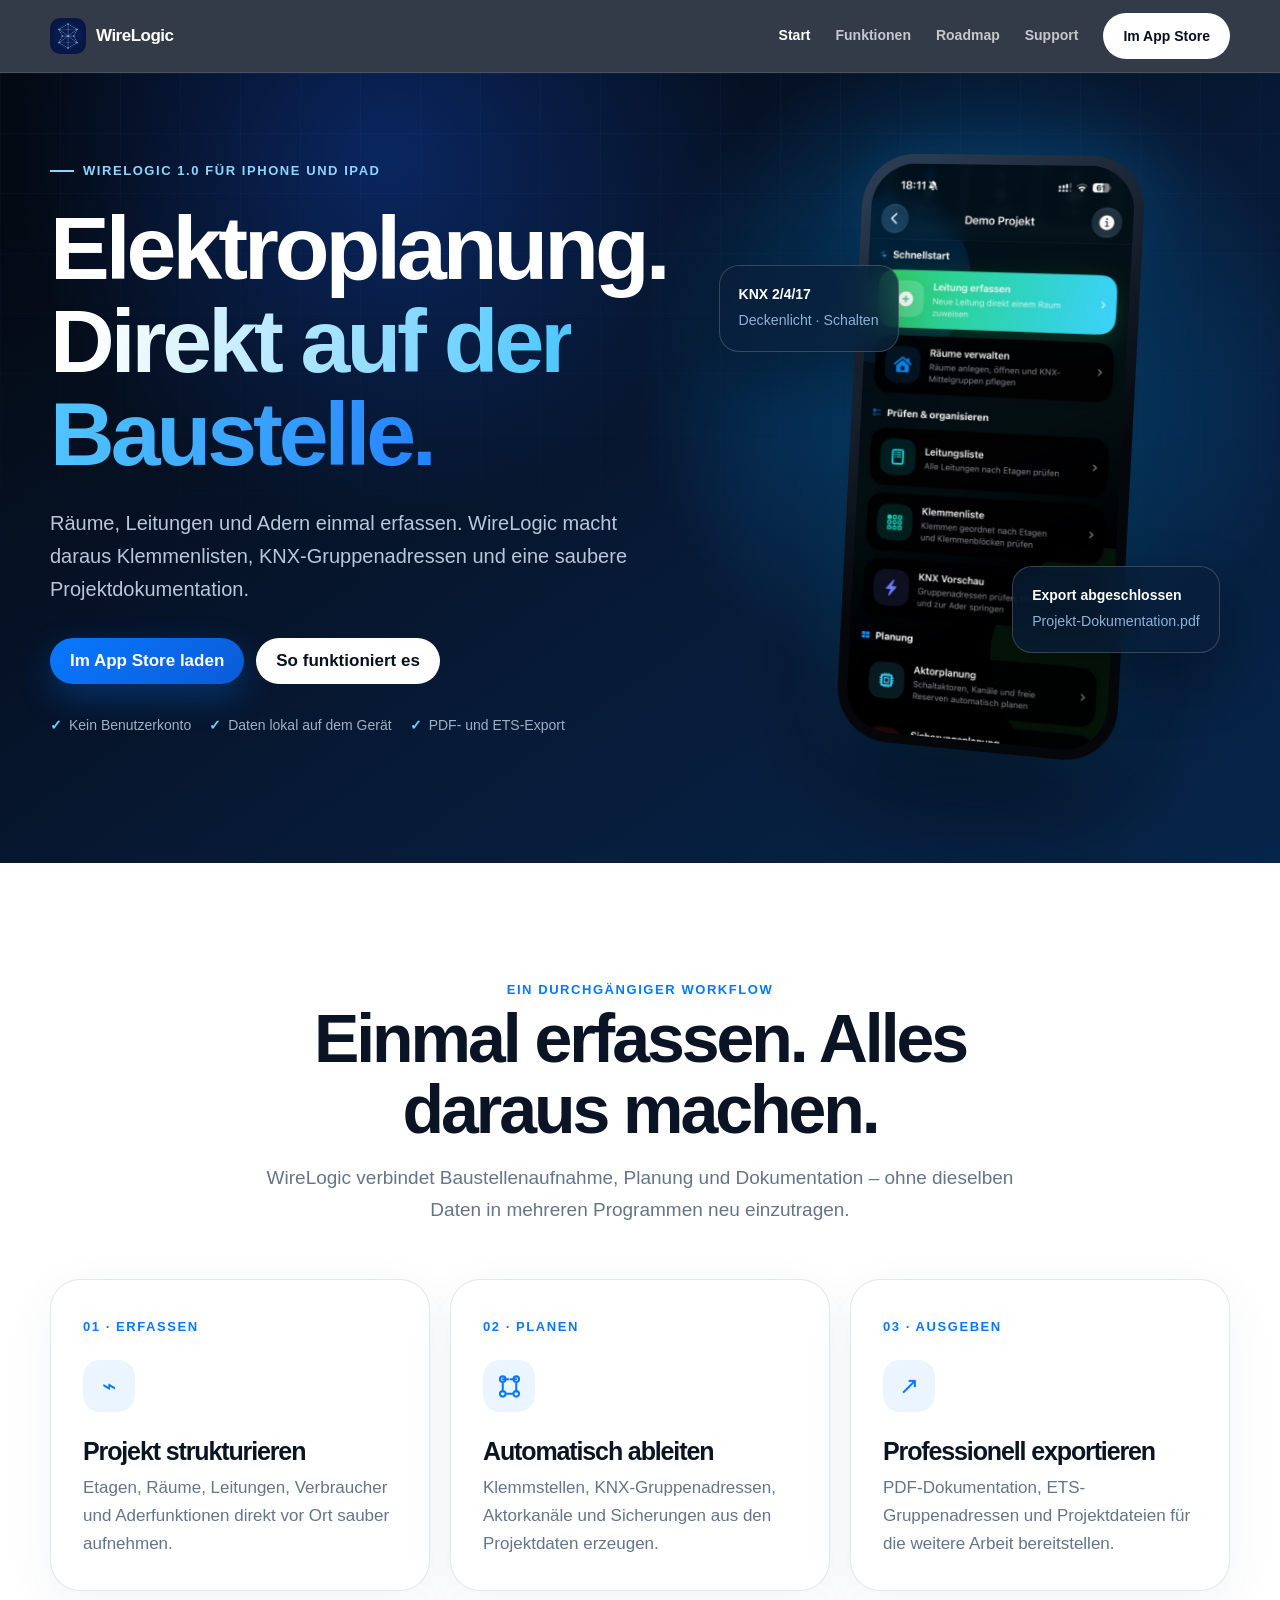
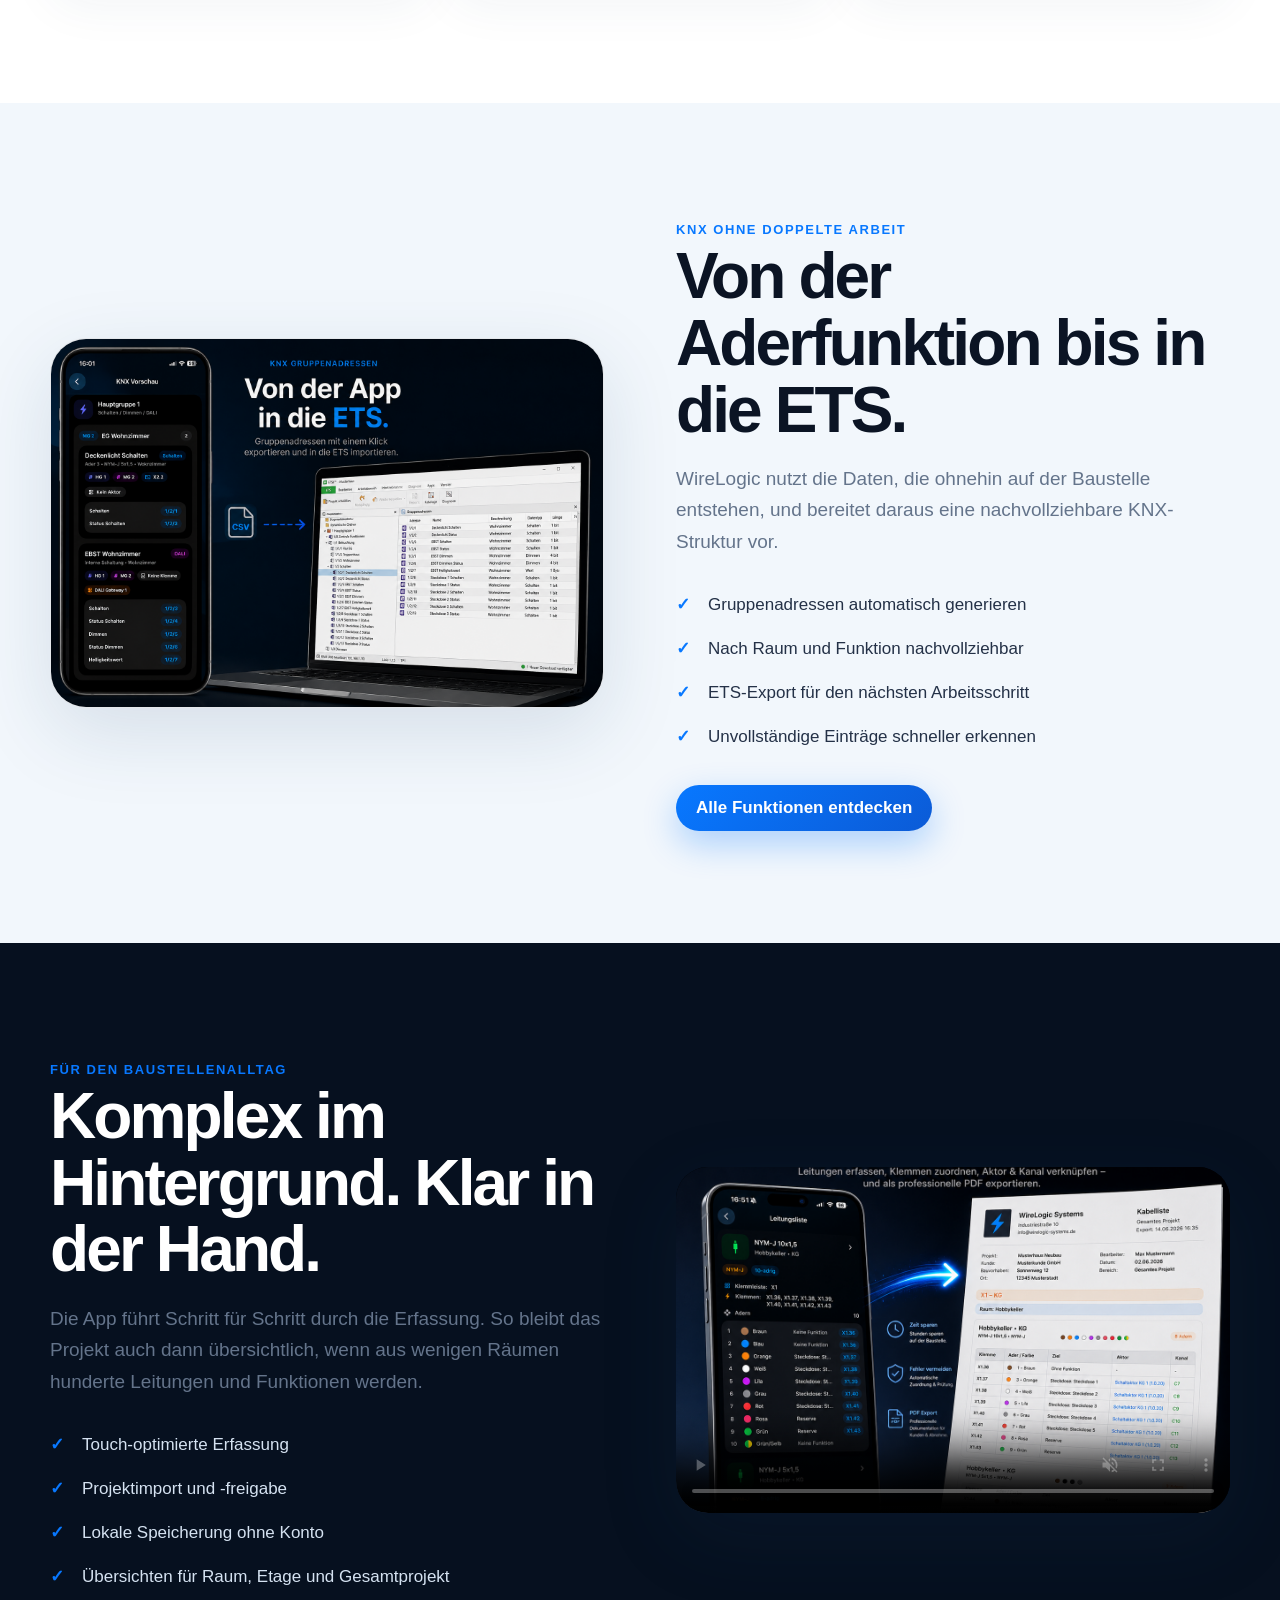
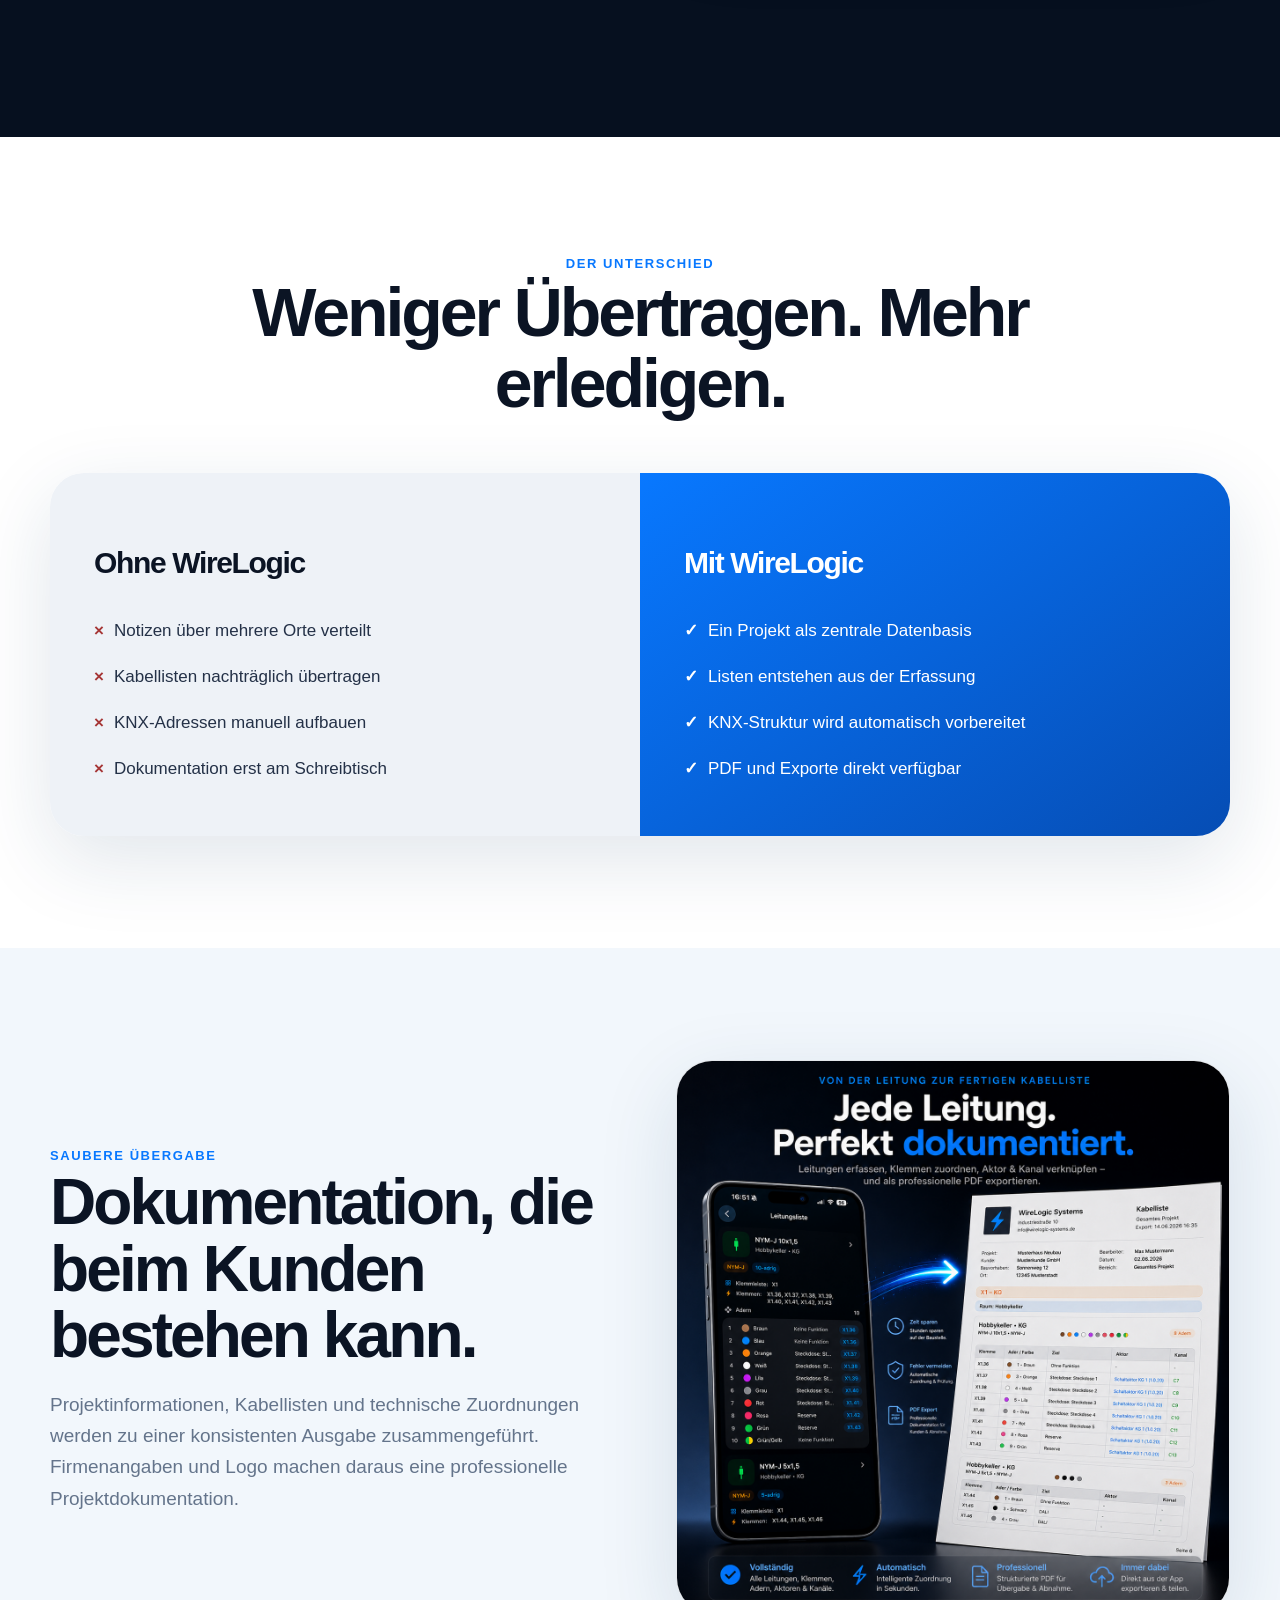
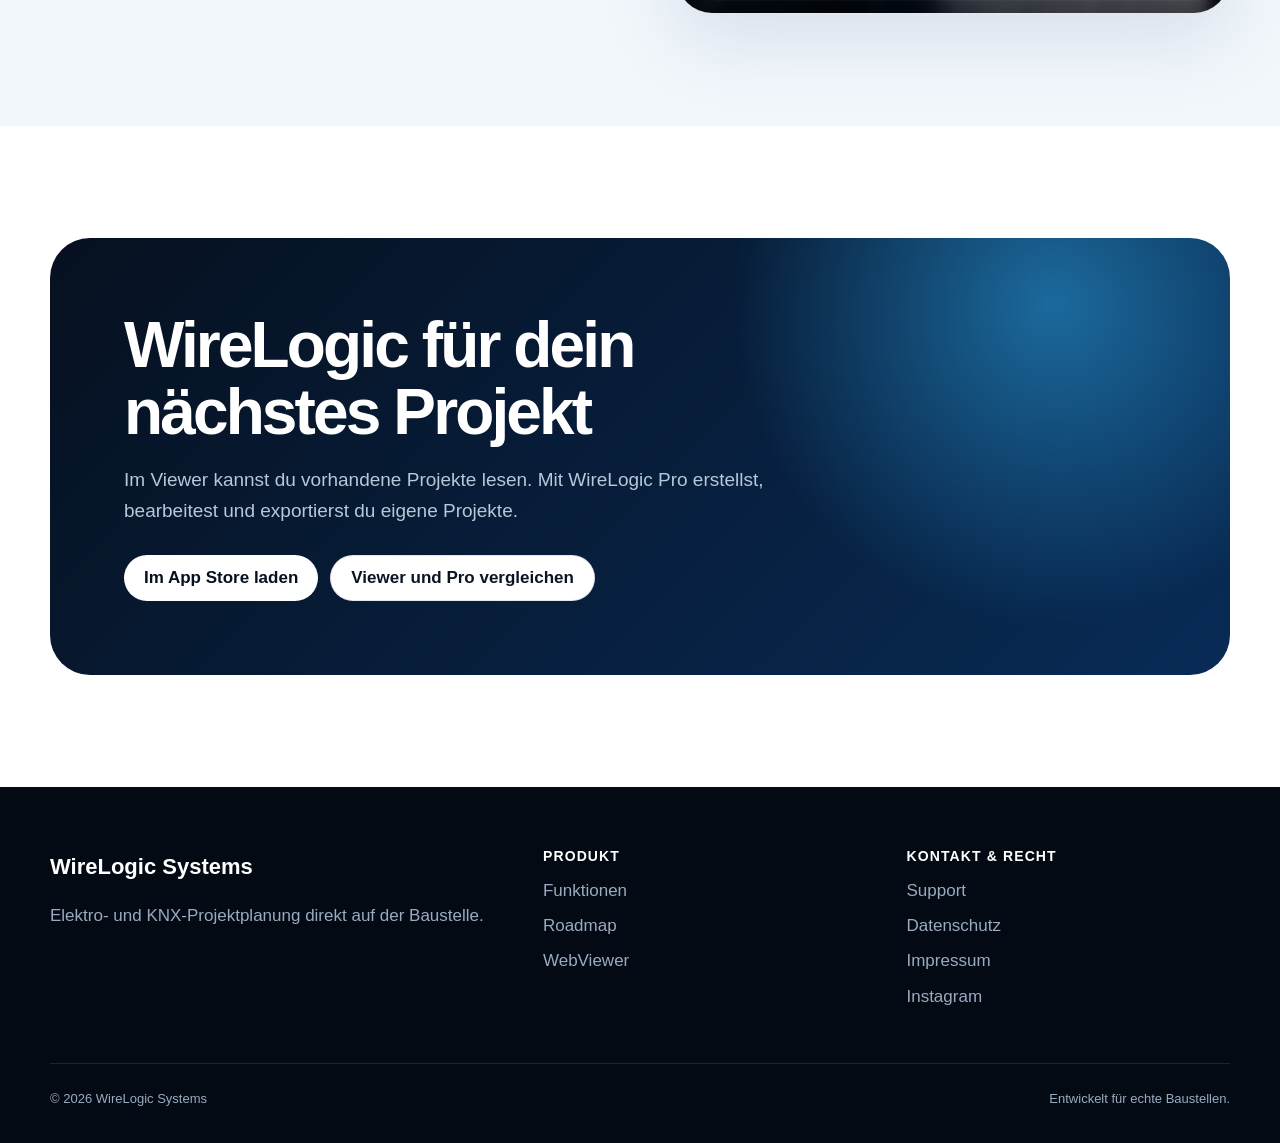
==== commit 2b9f8c52: "Launch WireLogic 1.0 website and App Store links" ====
--- a/index.html
+++ b/index.html
@@ -3,8 +3,9 @@
 <head>
   <meta charset="utf-8">
   <meta name="viewport" content="width=device-width, initial-scale=1">
-  <title>WireLogic – Elektroplanung direkt auf der Baustelle</title>
-  <meta name="description" content="WireLogic verbindet Kabelliste, Klemmenliste, KNX-Gruppenadressen, Aktor- und Sicherungsplanung in einer iOS-App für Elektriker.">
+  <title>WireLogic 1.0 – App für Elektro- und KNX-Planung</title>
+  <meta name="description" content="WireLogic 1.0 für iPhone und iPad. Leitungen und Adern erfassen, Klemmenlisten und KNX-Gruppenadressen erstellen und als PDF oder für ETS exportieren.">
+  <meta name="apple-itunes-app" content="app-id=6767243569">
   <meta name="robots" content="index,follow">
   <link rel="canonical" href="https://wirelogicsystems.de/">
   <link rel="icon" href="assets/icons/logo.png">
@@ -13,18 +14,18 @@
   <meta property="og:locale" content="de_DE">
   <meta property="og:type" content="website">
   <meta property="og:site_name" content="WireLogic">
-  <meta property="og:title" content="WireLogic – Elektroplanung direkt auf der Baustelle">
-  <meta property="og:description" content="Einmal erfassen. Automatisch planen, dokumentieren und exportieren.">
+  <meta property="og:title" content="WireLogic 1.0 – App für Elektro- und KNX-Planung">
+  <meta property="og:description" content="Leitungen erfassen, KNX-Gruppenadressen erzeugen und Projekte dokumentieren. WireLogic 1.0 im App Store.">
   <meta property="og:url" content="https://wirelogicsystems.de/">
   <meta property="og:image" content="https://wirelogicsystems.de/assets/images/wirelogic-ets-export.png">
   <meta property="og:image:width" content="1536">
   <meta property="og:image:height" content="1024">
   <meta name="twitter:card" content="summary_large_image">
-  <meta name="twitter:title" content="WireLogic – Elektroplanung neu gedacht">
-  <meta name="twitter:description" content="Für Elektriker, KNX-Planer und echte Baustellen.">
+  <meta name="twitter:title" content="WireLogic 1.0 – App für Elektro- und KNX-Planung">
+  <meta name="twitter:description" content="Kabellisten, KNX-Gruppenadressen und Exporte für Elektrofachbetriebe.">
   <meta name="twitter:image" content="https://wirelogicsystems.de/assets/images/wirelogic-ets-export.png">
   <script type="application/ld+json">
-  {"@context":"https://schema.org","@type":"SoftwareApplication","name":"WireLogic","applicationCategory":"BusinessApplication","operatingSystem":"iOS","url":"https://wirelogicsystems.de/","description":"Elektro- und KNX-Projektplanung für Elektriker direkt auf der Baustelle.","offers":{"@type":"Offer","price":"0","priceCurrency":"EUR","description":"Kostenlose TestFlight-Beta"}}
+  {"@context":"https://schema.org","@type":"SoftwareApplication","name":"WireLogic","applicationCategory":"ProductivityApplication","operatingSystem":"iOS, iPadOS","softwareVersion":"1.0","url":"https://wirelogicsystems.de/","downloadUrl":"https://apps.apple.com/app/id6767243569","description":"Elektro- und KNX-Projektplanung für Elektriker direkt auf der Baustelle."}
   </script>
 </head>
 <body>
@@ -32,13 +33,13 @@
   <header class="site-header">
     <div class="nav-shell">
       <a class="brand" href="index.html" aria-label="WireLogic Startseite"><img src="assets/icons/logo.png" alt="" width="36" height="36">WireLogic</a>
-      <button class="menu-button" type="button" aria-expanded="false" aria-label="Navigation öffnen">☰</button>
-      <nav class="nav-links" aria-label="Hauptnavigation">
+      <button class="menu-button" type="button" aria-expanded="false" aria-controls="hauptnavigation" aria-label="Hauptnavigation">☰</button>
+      <nav id="hauptnavigation" class="nav-links" aria-label="Hauptnavigation">
         <a href="index.html" aria-current="page">Start</a>
         <a href="funktionen.html">Funktionen</a>
         <a href="roadmap.html">Roadmap</a>
-        <a href="support.html">Unterstützen</a>
-        <a class="nav-cta" href="https://testflight.apple.com/join/2BMqs9C9">Beta testen</a>
+        <a href="support.html">Support</a>
+        <a class="nav-cta" href="https://apps.apple.com/app/id6767243569">Im App Store</a>
       </nav>
     </div>
   </header>
@@ -47,14 +48,14 @@
     <section class="hero">
       <div class="hero-inner">
         <div class="hero-copy">
-          <span class="eyebrow">Gebaut für Elektriker</span>
+          <span class="eyebrow">WireLogic 1.0 für iPhone und iPad</span>
           <h1>Elektroplanung. <span class="gradient-text">Direkt auf der Baustelle.</span></h1>
           <p>Räume, Leitungen und Adern einmal erfassen. WireLogic macht daraus Klemmenlisten, KNX-Gruppenadressen und eine saubere Projektdokumentation.</p>
           <div class="actions">
-            <a class="button button-primary" href="https://testflight.apple.com/join/2BMqs9C9">Kostenlos Beta testen</a>
+            <a class="button button-primary" href="https://apps.apple.com/app/id6767243569">Im App Store laden</a>
             <a class="button button-dark" href="#workflow">So funktioniert es</a>
           </div>
-          <div class="trust-row"><span>Kein Benutzerkonto</span><span>Daten lokal auf dem Gerät</span><span>Für iPhone &amp; iPad</span></div>
+          <div class="trust-row"><span>Kein Benutzerkonto</span><span>Daten lokal auf dem Gerät</span><span>PDF- und ETS-Export</span></div>
         </div>
         <div class="hero-product" aria-label="Stilisierte Vorschau der WireLogic App">
           <div class="phone">
@@ -138,7 +139,7 @@
 
     <section class="section">
       <div class="section-inner">
-        <div class="cta-panel reveal"><h2>Bereit, Elektroplanung neu zu denken?</h2><p>Teste WireLogic kostenlos über TestFlight und hilf mit deinem Baustellen-Feedback, die App noch besser zu machen.</p><div class="actions"><a class="button button-dark" href="https://testflight.apple.com/join/2BMqs9C9">Beta jetzt testen</a><a class="button button-secondary" href="roadmap.html">Roadmap ansehen</a></div></div>
+        <div class="cta-panel reveal"><h2>WireLogic für dein nächstes Projekt</h2><p>Im Viewer kannst du vorhandene Projekte lesen. Mit WireLogic Pro erstellst, bearbeitest und exportierst du eigene Projekte.</p><div class="actions"><a class="button button-dark" href="https://apps.apple.com/app/id6767243569">Im App Store laden</a><a class="button button-secondary" href="funktionen.html#wirelogic-pro">Viewer und Pro vergleichen</a></div></div>
       </div>
     </section>
   </main>
@@ -148,7 +149,7 @@
       <div class="footer-grid">
         <div><div class="footer-brand">WireLogic Systems</div><p>Elektro- und KNX-Projektplanung direkt auf der Baustelle.</p></div>
         <div><h3>Produkt</h3><a href="funktionen.html">Funktionen</a><a href="roadmap.html">Roadmap</a><a href="https://severinfallecker1.github.io/wirelogic-web/">WebViewer</a></div>
-        <div><h3>Kontakt &amp; Recht</h3><a href="support.html">Unterstützen</a><a href="privacy.html">Datenschutz</a><a href="impressum.html">Impressum</a><a href="https://www.instagram.com/wirelogicsystems/">Instagram</a></div>
+        <div><h3>Kontakt &amp; Recht</h3><a href="support.html">Support</a><a href="privacy.html">Datenschutz</a><a href="impressum.html">Impressum</a><a href="https://www.instagram.com/wirelogicsystems/">Instagram</a></div>
       </div>
       <div class="footer-bottom"><span>© <span data-year>2026</span> WireLogic Systems</span><span>Entwickelt für echte Baustellen.</span></div>
     </div>
